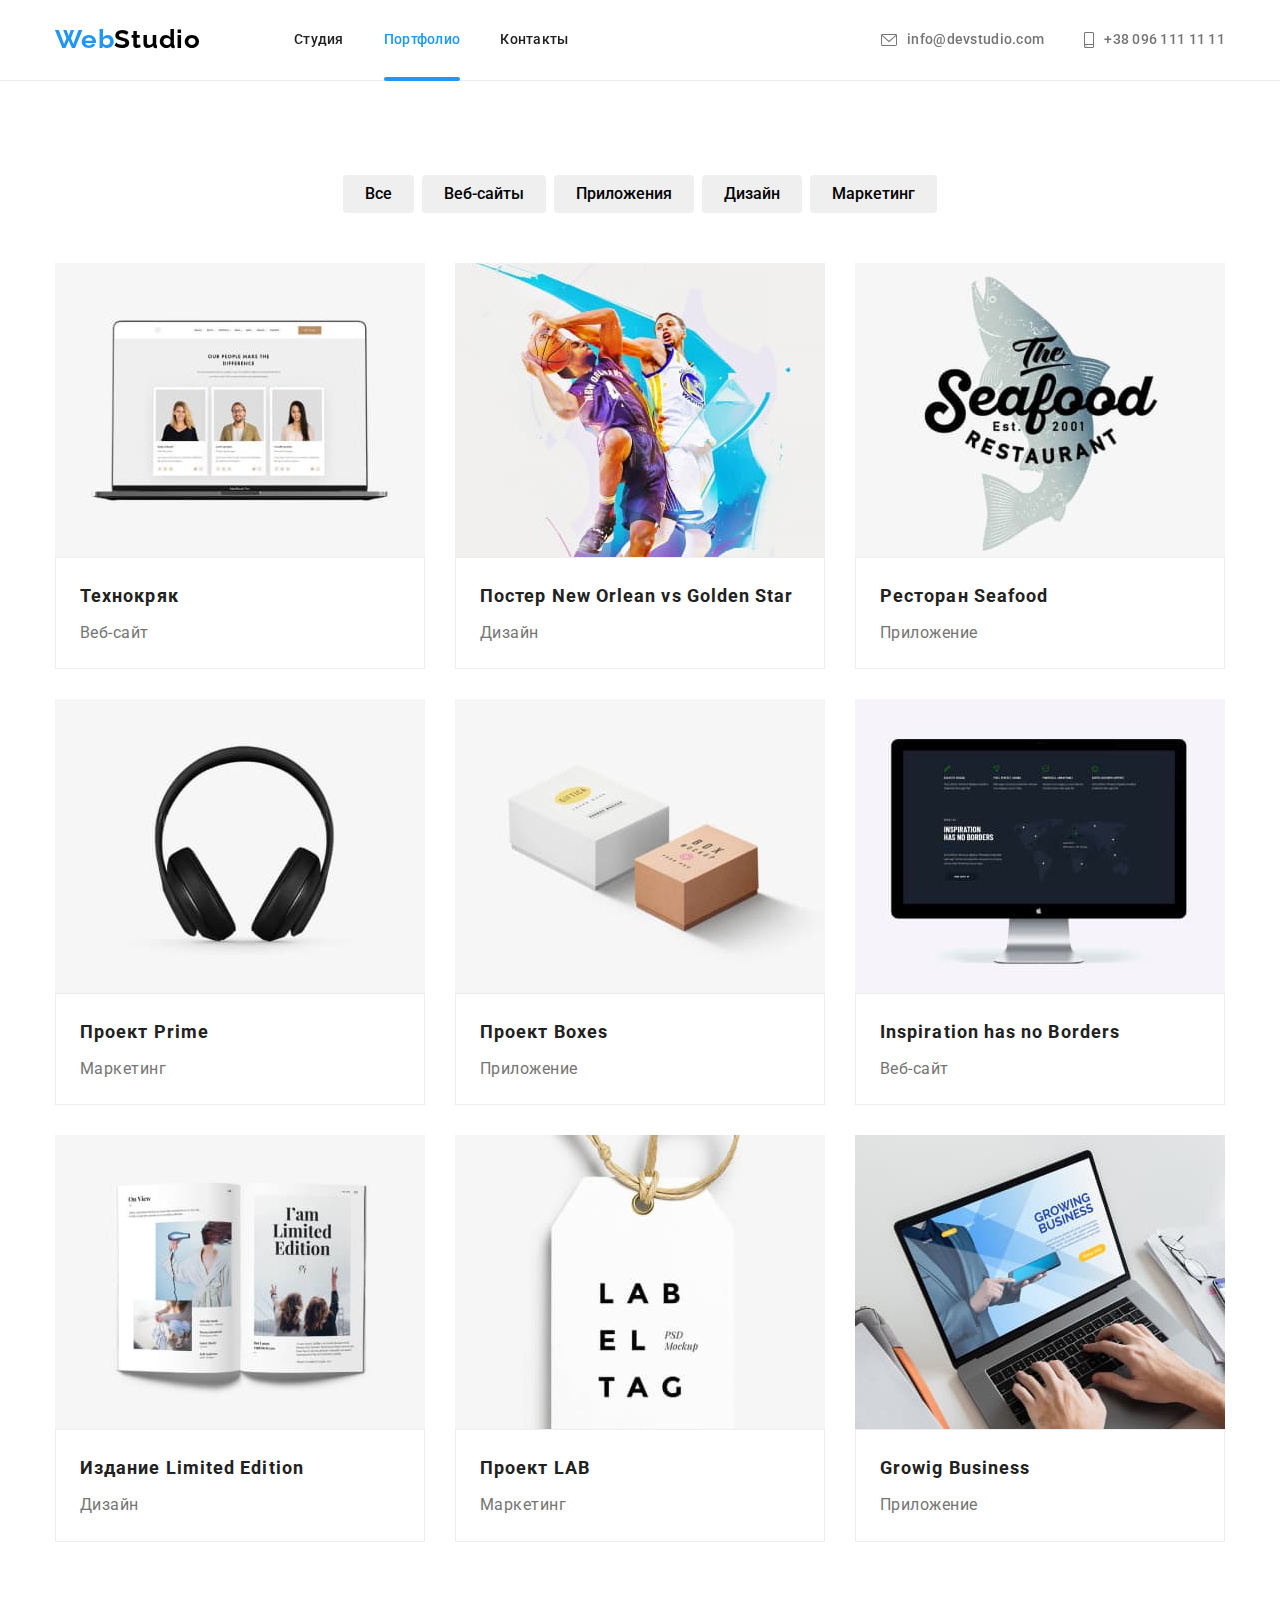
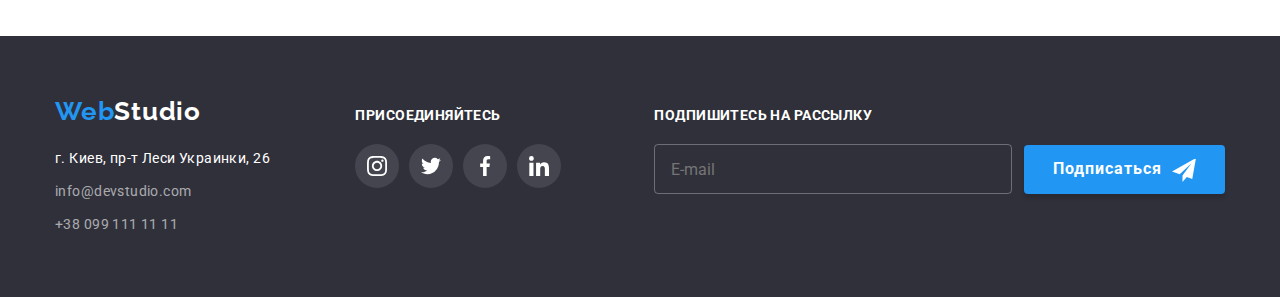
==== portfolio.html @ 3650c0e2 "Initial commit" ====
<!DOCTYPE html>
<html lang="ru">
<head>
    <meta charset="UTF-8">
    <meta http-equiv="X-UA-Compatible" content="IE=edge">
    <meta name="viewport" content="width=device-width, initial-scale=1.0">
    <title>Студия</title>
    <link rel="preconnect" href="https://fonts.googleapis.com">
    <link rel="preconnect" href="https://fonts.gstatic.com" crossorigin>
    <link
        href="https://fonts.googleapis.com/css2?family=Raleway:wght@700&family=Roboto:wght@400;500;700;900&display=swap"
        rel="stylesheet">
    <link rel="stylesheet" href="./css/main.min.css">
</head>

<body class="body">
    <!-- header -->
         <header class="page-header">
        <!-- навигация -->
        <div class="container container__page-header">
            <nav class="navigation-wrapper">
                <a href="./index.html" class="page-header__logo logo">Web<span
                        class="logo__black">Studio
                    </span>
                </a>
                    <ul class="site-nav">
                        <li class="site-nav__item">
                            <a href="./index.html" class="site-nav__link">Студия</a>
                        </li>
                        <li class="site-nav__item">
                            <a href="./portfolio.html" class="site-nav__link site-nav__link--current">Портфолио</a>
                        </li>
                        <li class="site-nav__item">
                            <a href="/" class="site-nav__link">Контакты</a>
                        </li>
                    </ul>
                </nav>
            
                <ul class="page-header__contacts contacts">
                    <li class="contacts__item">
                        <a href="mailto:info@devstudio.com" class="contacts__link">
                            <svg class="contacts__icon" width="16" height="12">
                                <use href="./images/sprite.svg#icon-mail"></use>
                            </svg>info@devstudio.com
                        </a>
                    </li>
                    <li class="contacts__item">
                        <a href="tel:+380961111111" class="contacts__link">
                            <svg class="contacts__icon" width="10" height="16">
                                <use href="./images/sprite.svg#icon-smartphone"></use>
                            </svg>+38 096 111 11 11
                        </a>
                    </li>
                </ul>
            </div>
    </header>
    <main>
     
        <section class="section">
            <div class="container">
                <h1 class="section__title visually-hidden">Портфолио</h1>
                    <ul class="section__menu-panel menu-panel">
                        <li class="menu-panel__item">
                            <button type="button" class="menu-panel__button">Все</button>
                        </li>
                        <li class="menu-panel__item">
                            <button type="button" class="menu-panel__button">Веб-сайты</button>
                        </li>
                        <li class="menu-panel__item">
                            <button type="button" class="menu-panel__button">Приложения</button>
                        </li>
                        <li class="menu-panel__item">
                            <button type="button" class="menu-panel__button">Дизайн</button>
                        </li>
                        <li class="menu-panel__item">
                            <button type="button" class="menu-panel__button">Маркетинг</button>
                        </li>
                    </ul>
                <!-- галерея портфолио -->
                    <ul class="section__portfolio portfolio">
                        <li class="portfolio__item">
                            <a href="/" class="portfolio__link">
                                <div class="portfolio__thumb">
                                    <img class="portfolio__img" src="./images/techno_crack.jpg" alt="Технокряк"
                                        width="370" />
                                    <p class="portfolio__overlay">Технокряк это современная площадка распространения
                                        коронавируса. Компании используют эту платформу для цифрового шпионажа и атак на
                                        защищённые сервера конкурентов.</p>
                                </div>
                                <div class="portfolio__description">
                                    <h2 class="portfolio__title">Технокряк</h2>
                                    <p class="portfolio__text">Веб-сайт</p>
                                </div>
                            </a>
                        </li>

                        <li class="portfolio__item">
                            <a href="/" class="portfolio__link">
                                <div class="portfolio__thumb">
                                    <img class="portfolio__img" src="./images/poster_no_gs.jpg"
                                        alt="Постер New Orlean vs Golden Star" width="370" />
                                    <p class="portfolio__overlay">В дизайне постера New Orlean vs Golden Star мы вынуждены
                                        отталкиваться от того, что внедрение современных методик позволяет оценить
                                        значение распределения внутренних резервов и ресурсов.</p>
                                </div>
                                <div class="portfolio__description">
                                    <h2 class="portfolio__title">Постер New Orlean vs Golden Star</h2>
                                    <p class="portfolio__text">Дизайн</p>
                                </div>
                            </a>
                        </li>

                        <li class="portfolio__item">
                            <a href="/" class="portfolio__link">
                                <div class="portfolio__thumb">
                                    <img class="portfolio__img" src="./images/the_seeafood_restaurant.jpg"
                                        alt="Ресторан Seafood" width="370" />
                                    <p class="portfolio__overlay">Ресторан Seafood - высококачественный прототип будущего
                                        проекта напрямую зависит от анализа существующих паттернов поведения.</p>
                                </div>
                                <div class="portfolio__description">
                                    <h2 class="portfolio__title">Ресторан Seafood</h2>
                                    <p class="portfolio__text">Приложение</p>
                                </div>
                            </a>
                        </li>

                        <li class="portfolio__item">
                            <a href="/" class="portfolio__link">
                                <div class="portfolio__thumb">
                                    <img class="portfolio__img" src="./images/prime_project.jpg" alt="Проект Prime"
                                        width="370" />
                                    <p class="portfolio__overlay">Проект Prime это идейные соображения высшего порядка, а
                                        также перспективное планирование позволяет оценить значение позиций, занимаемых
                                        участниками в отношении поставленных задач.</p>
                                </div>
                                <div class="portfolio__description">
                                    <h2 class="portfolio__title">Проект Prime</h2>
                                    <p class="portfolio__text">Маркетинг</p>
                                </div>
                            </a>
                        </li>

                        <li class="portfolio__item">
                            <a href="/" class="portfolio__link">
                                <div class="portfolio__thumb">
                                    <img class="portfolio__img" src="./images/boxes_project.jpg" alt="Проект Boxes"
                                        width="370" />
                                    <p class="portfolio__overlay">Проект Boxes это интерактивные прототипы, которые лишь
                                        добавляют фракционных разногласий и обнародованы.</p>
                                </div>
                                <div class="portfolio__description">
                                    <h2 class="portfolio__title">Проект Boxes</h2>
                                    <p class="portfolio__text">Приложение</p>
                                </div>
                            </a>
                        </li>

                        <li class="portfolio__item">
                            <a href="/" class="portfolio__link">
                                <div class="portfolio__thumb">
                                    <img class="portfolio__img" src="./images/inspiration.jpg"
                                        alt="Inspiration has no Borders" width="370" />
                                    <p class="portfolio__overlay">Имеется спорная точка зрения, гласящая примерно
                                        следующее: предприниматели в сети интернет могут быть смешаны с не уникальными
                                        данными до степени совершенной неузнаваемости.</p>
                                </div>
                                <div class="portfolio__description">
                                    <h2 class="portfolio__title" lang="en">Inspiration has no Borders</h2>
                                    <p class="portfolio__text">Веб-сайт</p>
                                </div>
                            </a>
                        </li>

                        <li class="portfolio__item">
                            <a href="/" class="portfolio__link">
                                <div class="portfolio__thumb">
                                    <img class="portfolio__img" src="./images/limited_edition.jpg"
                                        alt="Издание Limited Edition" width="370" />
                                    <p class="portfolio__overlay">Как уже неоднократно упомянуто Limited Edition, диаграммы
                                        связей призывают нас к новым свершениям, которые, в свою очередь, должны быть
                                        разоблачены.</p>
                                </div>
                                <div class="portfolio__description">
                                    <h2 class="portfolio__title">Издание Limited Edition</h2>
                                    <p class="portfolio__text">Дизайн</p>
                                </div>
                            </a>
                        </li>

                        <li class="portfolio__item">
                            <a href="/" class="portfolio__link">
                                <div class="portfolio__thumb">
                                    <img class="portfolio__img" src="./images/lab_project.jpg" alt="Проект LAB"
                                        width="370" />
                                    <p class="portfolio__overlay">Безусловно, постоянное информационно-пропагандистское
                                        обеспечение нашей деятельности в значительной степени обусловливает важность
                                        стандартных подходов!</p>
                                </div>
                                <div class="portfolio__description">
                                    <h2 class="portfolio__title">Проект LAB</h2>
                                    <p class="portfolio__text">Маркетинг</p>
                                </div>
                            </a>
                        </li>

                        <li class="portfolio__item">
                            <a href="/" class="portfolio__link">
                                <div class="portfolio__thumb">
                                    <img class="portfolio__img" src="./images/growig_bussines.jpg"
                                        alt="Growing Business" width="370" />
                                    <p class="portfolio__overlay">Growig Business, как элементы политического процесса
                                        функционально разнесены на независимые элементы.</p>
                                </div>
                                <div class="portfolio__description">
                                    <h2 class="portfolio__title" lang="en">Growig Business</h2>
                                    <p class="portfolio__text">Приложение</p>
                                </div>
                            </a>
                        </li>
                    </ul>
                </div>
        </section>
    </main>
   <!-- footer -->
    <footer class="page-footer">
        <div class="container container__page-footer">
            <div class="page-footer__wrapper">
                <a href="./index.html" class="page-footer__logo logo">Web<span
                        class="logo__white">Studio
                    </span>
                </a>
                <address>
                    <ul class="address">
                        <li class="address__item">
                            <a href="https://goo.gl/maps/7974E7wmpm6zUWJ98"
                                class="address__link address__link--white">г.
                                Киев, пр-т Леси
                                Украинки, 26
                            </a>
                        </li>
                        <li class="address__item">
                            <a href="mailto:info@devstudio.com"
                                class="address__link ">info@devstudio.com
                            </a>
                        </li>
                        <li class="address__item">
                            <a href="tel:+380991111111" class="address__link ">+38 099 111 11 11
                            </a>
                        </li>
                    </ul>
                </address>
            </div>
            <!-- соцсети футера -->
            <div class="page-footer__social-thumb">    
            <p class="page-footer__text">присоединяйтесь</p>
                <ul class="social">
                    <li class="social__item">
                        <a href="" class="social__link social__link--grey-bcg">
                            <svg class="social__icon social__icon--white">
                                <use href="./images/sprite.svg#icon-instagram"></use>
                            </svg>
                        </a>
                    </li>
                    <li class="social__item">
                        <a href="" class="social__link social__link--grey-bcg">
                            <svg class="social__icon social__icon--white">
                                <use href="./images/sprite.svg#icon-twitter"></use>
                            </svg>
                        </a>
                    </li>
                    <li class="social__item">
                        <a href="" class="social__link social__link--grey-bcg">
                            <svg class="social__icon social__icon--white">
                                <use href="./images/sprite.svg#icon-facebook"></use>
                            </svg>
                        </a>
                    </li>
                    <li class="social__item">
                        <a href="" class="social__link social__link--grey-bcg">
                            <svg class="social__icon social__icon--white">
                                <use href="./images/sprite.svg#icon-linkedin"></use>
                            </svg>
                        </a>
                    </li>
                </ul>
                </div>
            <!-- рассылка -->
                <form class="page-footer__form mailing-form js-form" autocomplete="off">
                    <label for="user_mail" class="mailing-form__label ">Подпишитесь на рассылку</label>
                    <div class="mailing-form__input-wrapper">
                        <input id="user_mail" type="email" name="email" class="mailing-form__input"
                            placeholder="E-mail" />
                        <button type="submit" class="mailing-form__button ">Подписаться
                            <svg class="mailing-form__icon">
                                <use href="./images/icons.svg#icon-send"></use>
                            </svg>
                        </button>
                    </div>
                </form>
        </div>
    </footer>
    </body>

</html>
---- css/main.min.css ----
/*! modern-normalize v1.1.0 | MIT License | https://github.com/sindresorhus/modern-normalize */*,::before,::after{-webkit-box-sizing:border-box;box-sizing:border-box}html{line-height:1.15;-webkit-text-size-adjust:100%;-moz-tab-size:4;-o-tab-size:4;tab-size:4}body{margin:0;font-family:system-ui,-apple-system,"Segoe UI",Roboto,Helvetica,Arial,sans-serif,"Apple Color Emoji","Segoe UI Emoji"}hr{height:0;color:inherit}abbr[title]{-webkit-text-decoration:underline dotted;text-decoration:underline dotted}b,strong{font-weight:bolder}code,kbd,samp,pre{font-family:ui-monospace, SFMono-Regular, Consolas, 'Liberation Mono', Menlo, monospace;font-size:1em}small{font-size:80%}sub,sup{font-size:75%;line-height:0;position:relative;vertical-align:baseline}sub{bottom:-0.25em}sup{top:-0.5em}table{text-indent:0;border-color:inherit}button,input,optgroup,select,textarea{font-family:inherit;font-size:100%;line-height:1.15;margin:0}button,select{text-transform:none}button,[type='button'],[type='reset'],[type='submit']{-webkit-appearance:button}::-moz-focus-inner{border-style:none;padding:0}:-moz-focusring{outline:1px dotted ButtonText}:-moz-ui-invalid{box-shadow:none}legend{padding:0}progress{vertical-align:baseline}::-webkit-inner-spin-button,::-webkit-outer-spin-button{height:auto}[type='search']{-webkit-appearance:textfield;outline-offset:-2px}::-webkit-search-decoration{-webkit-appearance:none}::-webkit-file-upload-button{-webkit-appearance:button;font:inherit}summary{display:list-item}*,*::before,*::after{-webkit-box-sizing:border-box;box-sizing:border-box}body{color:var(--title-text-color);font-family:var(--primary-font),sans-serif;background-color:#fff}address{font-style:normal}ul,ol{list-style:none;margin:0;padding:0}h1,h2,h3,h4,h5,h6,p{margin:0}a{text-decoration:none;color:var(--title-text-color)}img{display:block;max-width:100%;height:auto}input,textarea{outline:none}:root{--title-text-color: #212121;--secondary-background-color: #f5f4fa;--primary-text-color: #757575;--accent-color: #2196f3;--fill-main: #afb1b8;--primary-font: 'Roboto';--secondary-font: 'Raleway';--timing-function: cubic-bezier(0.4, 0, 0.2, 1)}.container{margin-left:auto;margin-right:auto;padding-left:15px;padding-right:15px;width:1200px}.section{padding:94px 0}.section--no-padding-top{padding-top:0}.section--other-bcg{background-color:var(--secondary-background-color)}@-webkit-keyframes pulse{from{-webkit-transform:scale3d(1, 1, 1);transform:scale3d(1, 1, 1)}10%,20%{-webkit-transform:scale3d(0.9, 0.9, 0.9) rotate3d(0, 0, 1, -3deg);transform:scale3d(0.9, 0.9, 0.9) rotate3d(0, 0, 1, -3deg)}30%,50%,70%,90%{-webkit-transform:scale3d(1.1, 1.1, 1.1) rotate3d(0, 0, 1, 3deg);transform:scale3d(1.1, 1.1, 1.1) rotate3d(0, 0, 1, 3deg)}40%,60%,80%{-webkit-transform:scale3d(1.1, 1.1, 1.1) rotate3d(0, 0, 1, -3deg);transform:scale3d(1.1, 1.1, 1.1) rotate3d(0, 0, 1, -3deg)}to{-webkit-transform:scale3d(1, 1, 1);transform:scale3d(1, 1, 1)}}@keyframes pulse{from{-webkit-transform:scale3d(1, 1, 1);transform:scale3d(1, 1, 1)}10%,20%{-webkit-transform:scale3d(0.9, 0.9, 0.9) rotate3d(0, 0, 1, -3deg);transform:scale3d(0.9, 0.9, 0.9) rotate3d(0, 0, 1, -3deg)}30%,50%,70%,90%{-webkit-transform:scale3d(1.1, 1.1, 1.1) rotate3d(0, 0, 1, 3deg);transform:scale3d(1.1, 1.1, 1.1) rotate3d(0, 0, 1, 3deg)}40%,60%,80%{-webkit-transform:scale3d(1.1, 1.1, 1.1) rotate3d(0, 0, 1, -3deg);transform:scale3d(1.1, 1.1, 1.1) rotate3d(0, 0, 1, -3deg)}to{-webkit-transform:scale3d(1, 1, 1);transform:scale3d(1, 1, 1)}}.page-header{border-bottom:1px solid #ececec;position:-webkit-sticky;position:sticky;top:-1px;background-color:rgba(255,255,255,0.9);z-index:99}.container__page-header{display:-webkit-box;display:-webkit-flex;display:-ms-flexbox;display:flex}.navigation-wrapper{display:-webkit-box;display:-webkit-flex;display:-ms-flexbox;display:flex;-webkit-box-align:center;-webkit-align-items:center;-ms-flex-align:center;align-items:center}.page-header__logo{margin-right:93px}.logo{display:inline-block;color:var(--accent-color);font-family:var(--secondary-font);font-weight:700;font-size:26px;line-height:1.2;letter-spacing:0.03em}.logo__black{color:#000}.site-nav{display:-webkit-box;display:-webkit-flex;display:-ms-flexbox;display:flex}.site-nav__item{display:-webkit-box;display:-webkit-flex;display:-ms-flexbox;display:flex;-webkit-align-content:center;-ms-flex-line-pack:center;align-content:center;margin-right:40px;-webkit-box-align:center;-webkit-align-items:center;-ms-flex-align:center;align-items:center}.site-nav__item:last-child{margin-right:0}.site-nav__link{padding:32px 0;display:block;color:var(--title-text-color);font-weight:500;font-size:14px;line-height:1.1;letter-spacing:0.02em;-webkit-transition:color 250ms var(--timing-function);-o-transition:color 250ms var(--timing-function);transition:color 250ms var(--timing-function)}.site-nav__link:focus,.site-nav__link:hover{color:var(--accent-color)}.site-nav__link--current{position:relative;color:var(--accent-color)}.site-nav__link--current::after{content:'';display:block;position:absolute;width:100%;height:4px;background-color:currentColor;bottom:-1px;-webkit-border-radius:2px;border-radius:2px}.page-header__contacts{margin-left:auto}.contacts{display:-webkit-box;display:-webkit-flex;display:-ms-flexbox;display:flex}.contacts__link{display:-webkit-inline-box;display:-webkit-inline-flex;display:-ms-inline-flexbox;display:inline-flex;-webkit-box-pack:center;-webkit-justify-content:center;-ms-flex-pack:center;justify-content:center;-webkit-box-align:center;-webkit-align-items:center;-ms-flex-align:center;align-items:center;color:var(--primary-text-color);padding:32px 0;font-weight:500;font-size:14px;line-height:1.1;letter-spacing:0.02em;-webkit-transition:color 250ms var(--timing-function);-o-transition:color 250ms var(--timing-function);transition:color 250ms var(--timing-function)}.contacts__link:hover,.contacts__link:focus{color:var(--accent-color)}.contacts__item{display:-webkit-box;display:-webkit-flex;display:-ms-flexbox;display:flex;-webkit-align-content:center;-ms-flex-line-pack:center;align-content:center;margin-right:40px;-webkit-box-align:center;-webkit-align-items:center;-ms-flex-align:center;align-items:center}.contacts__item:last-child{margin-right:0}.contacts__icon{margin-right:10px;fill:var(--primary-text-color);-webkit-transition:fill 250ms var(--timing-function);-o-transition:fill 250ms var(--timing-function);transition:fill 250ms var(--timing-function)}.contacts__link:hover>.contacts__icon,.contacts__link:focus>.contacts__icon{fill:var(--accent-color)}.hero{background-color:#212121;background-image:-webkit-gradient(linear, left top, left bottom, from(rgba(47,48,58,0.4)), to(rgba(47,48,58,0.4))),url(../images/bg-1.jpg);background-image:-webkit-linear-gradient(rgba(47,48,58,0.4), rgba(47,48,58,0.4)),url(../images/bg-1.jpg);background-image:-o-linear-gradient(rgba(47,48,58,0.4), rgba(47,48,58,0.4)),url(../images/bg-1.jpg);background-image:linear-gradient(rgba(47,48,58,0.4), rgba(47,48,58,0.4)),url(../images/bg-1.jpg);-webkit-background-size:cover;background-size:cover;text-align:center;background-repeat:no-repeat;padding:200px 0;max-width:1600px}.main__hero{margin-right:auto;margin-left:auto}.hero__title{margin-bottom:30px;color:#fff;font-weight:900;font-size:44px;line-height:1.4;letter-spacing:0.06em;text-transform:uppercase}.hero__button{-webkit-border-radius:4px;border-radius:4px;border:transparent;display:inline-block;padding:10px 32px;font-family:inherit;font-weight:700;font-size:16px;line-height:1.8;letter-spacing:0.06em;cursor:pointer;color:#fff;background:var(--accent-color);-webkit-box-shadow:0px 4px 4px rgba(0,0,0,0.15);box-shadow:0px 4px 4px rgba(0,0,0,0.15)}.backdrop{position:fixed;top:0;left:0;width:100%;height:100%;background-color:rgba(0,0,0,0.2);opacity:1;visibility:visible;-webkit-transition:opacity 250ms var(--timing-function),visibility 250ms var(--timing-function);-o-transition:opacity 250ms var(--timing-function),visibility 250ms var(--timing-function);transition:opacity 250ms var(--timing-function),visibility 250ms var(--timing-function);z-index:100}.backdrop.backdrop--is-hidden{visibility:hidden;opacity:0;pointer-events:none}.backdrop--is-hidden>.modal__box{-webkit-transform:translate(-50%, -50%) scale(1.3);-ms-transform:translate(-50%, -50%) scale(1.3);transform:translate(-50%, -50%) scale(1.3)}.modal__box{position:absolute;top:50%;left:50%;width:528px;min-height:581px;padding:40px;background-color:#fff;-webkit-box-shadow:0px 1px 3px rgba(0,0,0,0.12),0px 1px 1px rgba(0,0,0,0.14),0px 2px 1px rgba(0,0,0,0.2);box-shadow:0px 1px 3px rgba(0,0,0,0.12),0px 1px 1px rgba(0,0,0,0.14),0px 2px 1px rgba(0,0,0,0.2);-webkit-border-radius:4px;border-radius:4px;-webkit-transform:translate(-50%, -50%) scale(1);-ms-transform:translate(-50%, -50%) scale(1);transform:translate(-50%, -50%) scale(1);-webkit-transition:-webkit-transform 250ms var(--timing-function);transition:-webkit-transform 250ms var(--timing-function);-o-transition:transform 250ms var(--timing-function);transition:transform 250ms var(--timing-function);transition:transform 250ms var(--timing-function), -webkit-transform 250ms var(--timing-function)}.modal__close-icon{position:absolute;fill:#000;-webkit-transition:fill 250ms var(--timing-function);-o-transition:fill 250ms var(--timing-function);transition:fill 250ms var(--timing-function)}.modal__close-button:hover>.modal__close-icon,.modal__close-button:focus>.modal__close-icon{fill:var(--accent-color)}.modal__close-button{position:absolute;display:-webkit-box;display:-webkit-flex;display:-ms-flexbox;display:flex;-webkit-box-pack:center;-webkit-justify-content:center;-ms-flex-pack:center;justify-content:center;-webkit-box-align:center;-webkit-align-items:center;-ms-flex-align:center;align-items:center;width:30px;height:30px;top:8px;right:8px;background-color:#fff;border:1px solid rgba(0,0,0,0.1);-webkit-border-radius:50%;border-radius:50%;cursor:pointer}.modal__headline{font-size:20px;line-height:1.5;text-align:center;letter-spacing:0.03em;color:var(--title-text-color)}.modal__form{margin-top:12px}.form{text-align:center}.form__label{display:-webkit-box;display:-webkit-flex;display:-ms-flexbox;display:flex;-webkit-box-orient:vertical;-webkit-box-direction:normal;-webkit-flex-direction:column;-ms-flex-direction:column;flex-direction:column;-webkit-box-align:baseline;-webkit-align-items:baseline;-ms-flex-align:baseline;align-items:baseline;margin-bottom:10px;color:var(--primary-text-color);font-size:12px;position:relative}.form__label--comment{margin-bottom:20px}.form__input,.form__textarea{width:100%;height:40px;border:1px solid rgba(33,33,33,0.2);-webkit-border-radius:4px;border-radius:4px;margin-top:4px;padding:12px 15px 12px 42px;-webkit-transition:border 250ms var(--timing-function);-o-transition:border 250ms var(--timing-function);transition:border 250ms var(--timing-function)}.form__input :focus,.form__input:hover,.form__textarea :focus,.form__textarea:hover{border:1px solid var(--accent-color)}.form__textarea{font-size:12px;letter-spacing:0.01em;line-height:1.14;resize:none;height:120px;padding:12px 16px}.form__textarea::-webkit-input-placeholder{color:rgba(117,117,117,0.5)}.form__textarea:-ms-input-placeholder{color:rgba(117,117,117,0.5)}.form__textarea::-ms-input-placeholder{color:rgba(117,117,117,0.5)}.form__textarea::placeholder{color:rgba(117,117,117,0.5)}.form__policy-box{font-size:14px;color:var(--primary-text-color);margin-bottom:30px;display:-webkit-box;display:-webkit-flex;display:-ms-flexbox;display:flex;-webkit-box-align:center;-webkit-align-items:center;-ms-flex-align:center;align-items:center;-webkit-box-pack:center;-webkit-justify-content:center;-ms-flex-pack:center;justify-content:center}.form__policy-box::before{content:'';display:block;cursor:pointer;width:16px;height:15px;border:2px solid var(--title-text-color);-webkit-border-radius:2px;border-radius:2px;margin-right:7px;-webkit-transition:border 250ms var(--timing-function);-o-transition:border 250ms var(--timing-function);transition:border 250ms var(--timing-function)}.form__policy-checkbox:checked+.form__policy-box::before{background-image:url(../images/icon-check.svg);border-color:var(--accent-color);background-color:var(--accent-color);background-repeat:no-repeat;background-position:center;-webkit-background-size:contain;background-size:contain;-webkit-background-origin:border-box;background-origin:border-box}.form__policy-checkbox:hover+.form__policy-box::before,.form__policy-checkbox:focus+.form__policy-box::before{border:2px solid var(--accent-color)}.form__policy-box a{color:var(--accent-color);text-decoration:underline}.form__button{-webkit-border-radius:4px;border-radius:4px;border:transparent;font-family:inherit;font-weight:700;font-size:16px;line-height:1.8;letter-spacing:0.06em;cursor:pointer;color:#fff;background:var(--accent-color);-webkit-box-shadow:0px 4px 4px rgba(0,0,0,0.15);box-shadow:0px 4px 4px rgba(0,0,0,0.15);padding:10px 55px;-webkit-transition:-webkit-box-shadow 250ms var(--timing-function);transition:-webkit-box-shadow 250ms var(--timing-function);-o-transition:box-shadow 250ms var(--timing-function);transition:box-shadow 250ms var(--timing-function);transition:box-shadow 250ms var(--timing-function), -webkit-box-shadow 250ms var(--timing-function)}.form__button:hover,.form__button:focus{-webkit-box-shadow:2px 2px 10px 2px rgba(0,0,0,0.4);box-shadow:2px 2px 10px 2px rgba(0,0,0,0.4)}.form__input-icon{display:block;width:18px;height:18px;position:absolute;top:50%;left:10px;fill:var(--title-text-color);-webkit-transition:fill 250ms var(--timing-function);-o-transition:fill 250ms var(--timing-function);transition:fill 250ms var(--timing-function)}.form__input:focus+.form__input-icon,.form__input:hover+.form__input-icon{fill:var(--accent-color)}.form__policy-checkbox.visually-hidden{position:absolute;width:1px;height:1px;margin:-1px;border:0px;padding:0px;clip:rect(0 0 0 0);overflow:hidden}.section__title.visually-hidden{position:absolute;width:1px;height:1px;margin:-1px;border:0px;padding:0px;clip:rect(0 0 0 0);overflow:hidden}.features{display:-webkit-box;display:-webkit-flex;display:-ms-flexbox;display:flex}.features__wrap{display:-webkit-box;display:-webkit-flex;display:-ms-flexbox;display:flex;-webkit-box-pack:center;-webkit-justify-content:center;-ms-flex-pack:center;justify-content:center;-webkit-box-align:center;-webkit-align-items:center;-ms-flex-align:center;align-items:center;margin-bottom:30px;width:270px;height:120px;background:#f5f4fa;-webkit-border-radius:4px;border-radius:4px}.features__icon{width:70px;height:70px}.features__title{margin-bottom:10px;color:var(--title-text-color);font-weight:700;font-size:14px;line-height:1.14;letter-spacing:0.03em;text-transform:uppercase}.features__text{color:var(--primary-text-color);font-size:14px;line-height:1.71;letter-spacing:0.03em}.features__item{margin-right:30px}.features__item:last-child{margin-right:0}.section__title{text-align:center;margin-bottom:50px;font-weight:700;font-size:36px;line-height:1.2;letter-spacing:0.03em}.work{display:-webkit-box;display:-webkit-flex;display:-ms-flexbox;display:flex}.work__item{margin-right:30px}.work__item:last-child{margin-right:0}.work__title{display:-webkit-box;display:-webkit-flex;display:-ms-flexbox;display:flex;-webkit-box-align:center;-webkit-align-items:center;-ms-flex-align:center;align-items:center;-webkit-box-pack:center;-webkit-justify-content:center;-ms-flex-pack:center;justify-content:center;position:absolute;bottom:0;width:100%;height:70px;color:#fff;background-color:rgba(47,48,58,0.8);font-weight:700;font-size:14px;line-height:1.14;letter-spacing:0.03em;text-transform:uppercase}.work__thumb{position:relative;overflow:hidden}.section__title{text-align:center;margin-bottom:50px;font-weight:700;font-size:36px;line-height:1.2;letter-spacing:0.03em}.team{margin-left:-30px;display:-webkit-box;display:-webkit-flex;display:-ms-flexbox;display:flex;-webkit-flex-wrap:wrap;-ms-flex-wrap:wrap;flex-wrap:wrap}.team__item{background:#fff;-webkit-flex-basis:-webkit-calc(100% / 4 - 30px);-ms-flex-preferred-size:calc(100% / 4 - 30px);flex-basis:calc(100% / 4 - 30px);margin-left:30px;-webkit-box-shadow:0px 1px 3px rgba(0,0,0,0.12),0px 1px 1px rgba(0,0,0,0.14),0px 2px 1px rgba(0,0,0,0.2);box-shadow:0px 1px 3px rgba(0,0,0,0.12),0px 1px 1px rgba(0,0,0,0.14),0px 2px 1px rgba(0,0,0,0.2);-webkit-border-radius:4px;border-radius:4px}.team__thumb{padding:30px 0}.team__title{margin-bottom:10px;text-align:center;font-weight:500;font-size:16px;line-height:1.2;letter-spacing:0.03em}.team__text{margin-bottom:16px;text-align:center;color:var(--primary-text-color);font-size:16px;line-height:1.2;letter-spacing:0.03em}.social{display:-webkit-box;display:-webkit-flex;display:-ms-flexbox;display:flex;-webkit-box-pack:center;-webkit-justify-content:center;-ms-flex-pack:center;justify-content:center}.social__item{display:-webkit-box;display:-webkit-flex;display:-ms-flexbox;display:flex;-webkit-box-pack:center;-webkit-justify-content:center;-ms-flex-pack:center;justify-content:center;margin-right:10px}.social__item:last-child{margin-right:0}.social__icon{width:20px;height:20px;fill:var(--fill-main);-webkit-transition:fill 250ms var(--timing-function);-o-transition:fill 250ms var(--timing-function);transition:fill 250ms var(--timing-function)}.social__link:hover>.social__icon,.social__link:focus>.social__icon{fill:#fff}.social__link{background-color:#fff;-webkit-border-radius:50%;border-radius:50%;width:44px;height:44px;display:-webkit-inline-box;display:-webkit-inline-flex;display:-ms-inline-flexbox;display:inline-flex;-webkit-box-pack:center;-webkit-justify-content:center;-ms-flex-pack:center;justify-content:center;-webkit-box-align:center;-webkit-align-items:center;-ms-flex-align:center;align-items:center;-webkit-transition:background-color 250ms var(--timing-function);-o-transition:background-color 250ms var(--timing-function);transition:background-color 250ms var(--timing-function)}.social__link:hover,.social__link:focus{background-color:var(--accent-color)}.section__title{text-align:center;margin-bottom:50px;font-weight:700;font-size:36px;line-height:1.2;letter-spacing:0.03em}.customer{display:-webkit-box;display:-webkit-flex;display:-ms-flexbox;display:flex}.customer__item{display:-webkit-box;display:-webkit-flex;display:-ms-flexbox;display:flex;-webkit-box-pack:center;-webkit-justify-content:center;-ms-flex-pack:center;justify-content:center;margin-right:30px}.customer__item:last-child{margin-right:0}.customer__logo{width:106px;height:60px;fill:var(--fill-main);-webkit-transition:fill 250ms var(--timing-function);-o-transition:fill 250ms var(--timing-function);transition:fill 250ms var(--timing-function)}.customer__link:hover>.customer__logo,.customer__link:focus>.customer__logo{fill:var(--accent-color)}.customer__link{display:-webkit-box;display:-webkit-flex;display:-ms-flexbox;display:flex;-webkit-box-pack:center;-webkit-justify-content:center;-ms-flex-pack:center;justify-content:center;-webkit-box-align:center;-webkit-align-items:center;-ms-flex-align:center;align-items:center;width:170px;height:92px;border:1px solid var(--fill-main);-webkit-border-radius:4px;border-radius:4px;-webkit-transition:border 250ms var(--timing-function);-o-transition:border 250ms var(--timing-function);transition:border 250ms var(--timing-function)}.customer__link:hover,.customer__link:focus{border:1px solid var(--accent-color)}.menu-panel{display:-webkit-box;display:-webkit-flex;display:-ms-flexbox;display:flex;-webkit-box-pack:center;-webkit-justify-content:center;-ms-flex-pack:center;justify-content:center}.section__menu-panel{margin-bottom:50px}.menu-panel__item{margin-right:8px}.menu-panel__item:last-child{margin-right:0}.menu-panel__button{border:transparent;-webkit-border-radius:4px;border-radius:4px;text-align:center;padding:6px 22px;font-family:inherit;cursor:pointer;font-weight:500;font-size:16px;line-height:1.6;-webkit-transition:background-color 250ms var(--timing-function),color 250ms var(--timing-function),-webkit-box-shadow 250ms var(--timing-function);transition:background-color 250ms var(--timing-function),color 250ms var(--timing-function),-webkit-box-shadow 250ms var(--timing-function);-o-transition:background-color 250ms var(--timing-function),color 250ms var(--timing-function),box-shadow 250ms var(--timing-function);transition:background-color 250ms var(--timing-function),color 250ms var(--timing-function),box-shadow 250ms var(--timing-function);transition:background-color 250ms var(--timing-function),color 250ms var(--timing-function),box-shadow 250ms var(--timing-function),-webkit-box-shadow 250ms var(--timing-function)}.menu-panel__button:hover,.menu-panel__button:focus{background-color:var(--accent-color);color:#fff;-webkit-box-shadow:0px 1px 1px rgba(0,0,0,0.12),0px 4px 4px rgba(0,0,0,0.06),1px 4px 6px rgba(0,0,0,0.16);box-shadow:0px 1px 1px rgba(0,0,0,0.12),0px 4px 4px rgba(0,0,0,0.06),1px 4px 6px rgba(0,0,0,0.16)}.menu-panel__button:active{background-color:var(--accent-color);color:#fff}.section__title.visually-hidden{position:absolute;width:1px;height:1px;margin:-1px;border:0px;padding:0px;clip:rect(0 0 0 0);overflow:hidden}.section__portfolio{margin-left:-30px;margin-top:-30px}.portfolio{display:-webkit-box;display:-webkit-flex;display:-ms-flexbox;display:flex;-webkit-flex-wrap:wrap;-ms-flex-wrap:wrap;flex-wrap:wrap}.portfolio__thumb{position:relative;overflow:hidden}.portfolio__img{display:block}.portfolio__overlay{position:absolute;padding:63px 24px;top:0;left:0;font-size:18px;line-height:1.55;letter-spacing:0.03em;color:#fff;background-color:rgba(33,150,243,0.9);width:100%;height:100%;-webkit-transition:-webkit-transform 250ms var(--timing-function);transition:-webkit-transform 250ms var(--timing-function);-o-transition:transform 250ms var(--timing-function);transition:transform 250ms var(--timing-function);transition:transform 250ms var(--timing-function), -webkit-transform 250ms var(--timing-function);-webkit-transform:translateY(100%);-ms-transform:translateY(100%);transform:translateY(100%)}.portfolio__link:hover .portfolio__overlay,.portfolio__link:focus .portfolio__overlay{-webkit-transform:translateY(0);-ms-transform:translateY(0);transform:translateY(0)}.portfolio__item{cursor:pointer;-webkit-flex-basis:-webkit-calc(100% / 3 - 30px);-ms-flex-preferred-size:calc(100% / 3 - 30px);flex-basis:calc(100% / 3 - 30px);margin-left:30px;margin-top:30px}.portfolio__link{display:block;-webkit-transition:-webkit-box-shadow 250ms var(--timing-function);transition:-webkit-box-shadow 250ms var(--timing-function);-o-transition:box-shadow 250ms var(--timing-function);transition:box-shadow 250ms var(--timing-function);transition:box-shadow 250ms var(--timing-function), -webkit-box-shadow 250ms var(--timing-function)}.portfolio__link:hover,.portfolio__link:focus{-webkit-box-shadow:0px 1px 1px rgba(0,0,0,0.12),0px 4px 4px rgba(0,0,0,0.06),1px 4px 6px rgba(0,0,0,0.16);box-shadow:0px 1px 1px rgba(0,0,0,0.12),0px 4px 4px rgba(0,0,0,0.06),1px 4px 6px rgba(0,0,0,0.16)}.portfolio__description{border:1px solid #eeeeee;padding:20px 24px}.portfolio__title{margin-bottom:4px;font-weight:700;font-size:18px;line-height:2;letter-spacing:0.06em}.portfolio__text{color:var(--primary-text-color);font-size:16px;line-height:1.9;letter-spacing:0.03em}.page-footer{background-color:#2f303a;padding:60px 0}.container__page-footer{display:-webkit-box;display:-webkit-flex;display:-ms-flexbox;display:flex;-webkit-box-align:baseline;-webkit-align-items:baseline;-ms-flex-align:baseline;align-items:baseline}.page-footer__wrapper{-webkit-box-flex:1;-webkit-flex-grow:1;-ms-flex-positive:1;flex-grow:1}.page-footer__logo{margin-bottom:20px}.logo{display:inline-block;color:var(--accent-color);font-family:var(--secondary-font);font-weight:700;font-size:26px;line-height:1.2;letter-spacing:0.03em}.logo__white{color:#fff}.address__item{margin-bottom:9px}.address__item:last-child{margin-bottom:0}.address__link{font-size:14px;line-height:1.71;letter-spacing:0.03em;color:rgba(255,255,255,0.6);-webkit-transition:color 250ms var(--timing-function);-o-transition:color 250ms var(--timing-function);transition:color 250ms var(--timing-function)}.address__link:focus,.address__link:hover{color:var(--accent-color)}.address__link--white{color:#fff}.page-footer__form{margin-left:93px}.mailing-form__label{font-weight:700;font-size:14px;line-height:1.14;letter-spacing:0.03em;text-transform:uppercase;color:#fff;margin-bottom:20px}.mailing-form__input-wrapper{margin-top:20px;display:-webkit-box;display:-webkit-flex;display:-ms-flexbox;display:flex;-webkit-box-align:end;-webkit-align-items:flex-end;-ms-flex-align:end;align-items:flex-end}.mailing-form__input{color:rgba(255,255,255,0.6);padding:15px 16px;width:358px;height:50px;border:1px solid rgba(255,255,255,0.3);-webkit-border-radius:4px;border-radius:4px;background-color:transparent;-webkit-transition:border 250ms var(--timing-function);-o-transition:border 250ms var(--timing-function);transition:border 250ms var(--timing-function)}.mailing-form__input:hover,.mailing-form__input:focus{border:1px solid var(--accent-color)}.mailing-form__input:not(placeholder-shown){color:#fff}.mailing-form__button{-webkit-border-radius:4px;border-radius:4px;border:transparent;font-family:inherit;font-weight:700;font-size:16px;line-height:1.8;letter-spacing:0.06em;cursor:pointer;color:#fff;background:var(--accent-color);-webkit-box-shadow:0px 4px 4px rgba(0,0,0,0.15);box-shadow:0px 4px 4px rgba(0,0,0,0.15);-webkit-box-align:center;-webkit-align-items:center;-ms-flex-align:center;align-items:center;display:-webkit-box;display:-webkit-flex;display:-ms-flexbox;display:flex;padding:10px 29px;margin-left:12px;-webkit-transition:-webkit-box-shadow 250ms var(--timing-function);transition:-webkit-box-shadow 250ms var(--timing-function);-o-transition:box-shadow 250ms var(--timing-function);transition:box-shadow 250ms var(--timing-function);transition:box-shadow 250ms var(--timing-function), -webkit-box-shadow 250ms var(--timing-function)}.mailing-form__button:hover,.mailing-form__button:focus{-webkit-box-shadow:0px 0px 2px #fff, 0px 0px 4px #fff;box-shadow:0px 0px 2px #fff, 0px 0px 4px #fff}.mailing-form__icon{margin-left:10px;width:24px;height:24px;fill:#fff}.mailing-form__button:hover>.mailing-form__icon,.mailing-form__button:focus>.mailing-form__icon{-webkit-filter:drop-shadow(0px 4px 4px rgba(0,0,0,0.15));filter:drop-shadow(0px 4px 4px rgba(0,0,0,0.15));-webkit-animation-name:pulse;animation-name:pulse;-webkit-animation-duration:2500ms;animation-duration:2500ms}.page-footer__text{font-weight:700;font-size:14px;line-height:1.14;letter-spacing:0.03em;text-transform:uppercase;color:#fff;margin-bottom:20px}.page-footer__social-thumb{margin-left:70px}.social{display:-webkit-box;display:-webkit-flex;display:-ms-flexbox;display:flex;-webkit-box-pack:center;-webkit-justify-content:center;-ms-flex-pack:center;justify-content:center}.social__item{display:-webkit-box;display:-webkit-flex;display:-ms-flexbox;display:flex;-webkit-box-pack:center;-webkit-justify-content:center;-ms-flex-pack:center;justify-content:center;margin-right:10px}.social__item:last-child{margin-right:0}.social__icon{width:20px;height:20px;fill:var(--fill-main);-webkit-transition:fill 250ms var(--timing-function);-o-transition:fill 250ms var(--timing-function);transition:fill 250ms var(--timing-function)}.social__icon--white{fill:#fff}.social__link{background-color:#fff;-webkit-border-radius:50%;border-radius:50%;width:44px;height:44px;display:-webkit-inline-box;display:-webkit-inline-flex;display:-ms-inline-flexbox;display:inline-flex;-webkit-box-pack:center;-webkit-justify-content:center;-ms-flex-pack:center;justify-content:center;-webkit-box-align:center;-webkit-align-items:center;-ms-flex-align:center;align-items:center;-webkit-transition:background-color 250ms var(--timing-function);-o-transition:background-color 250ms var(--timing-function);transition:background-color 250ms var(--timing-function)}.social__link:hover,.social__link:focus{background-color:var(--accent-color)}.social__link--grey-bcg{background-color:rgba(255,255,255,0.1)}
/*# sourceMappingURL=main.min.css.map */
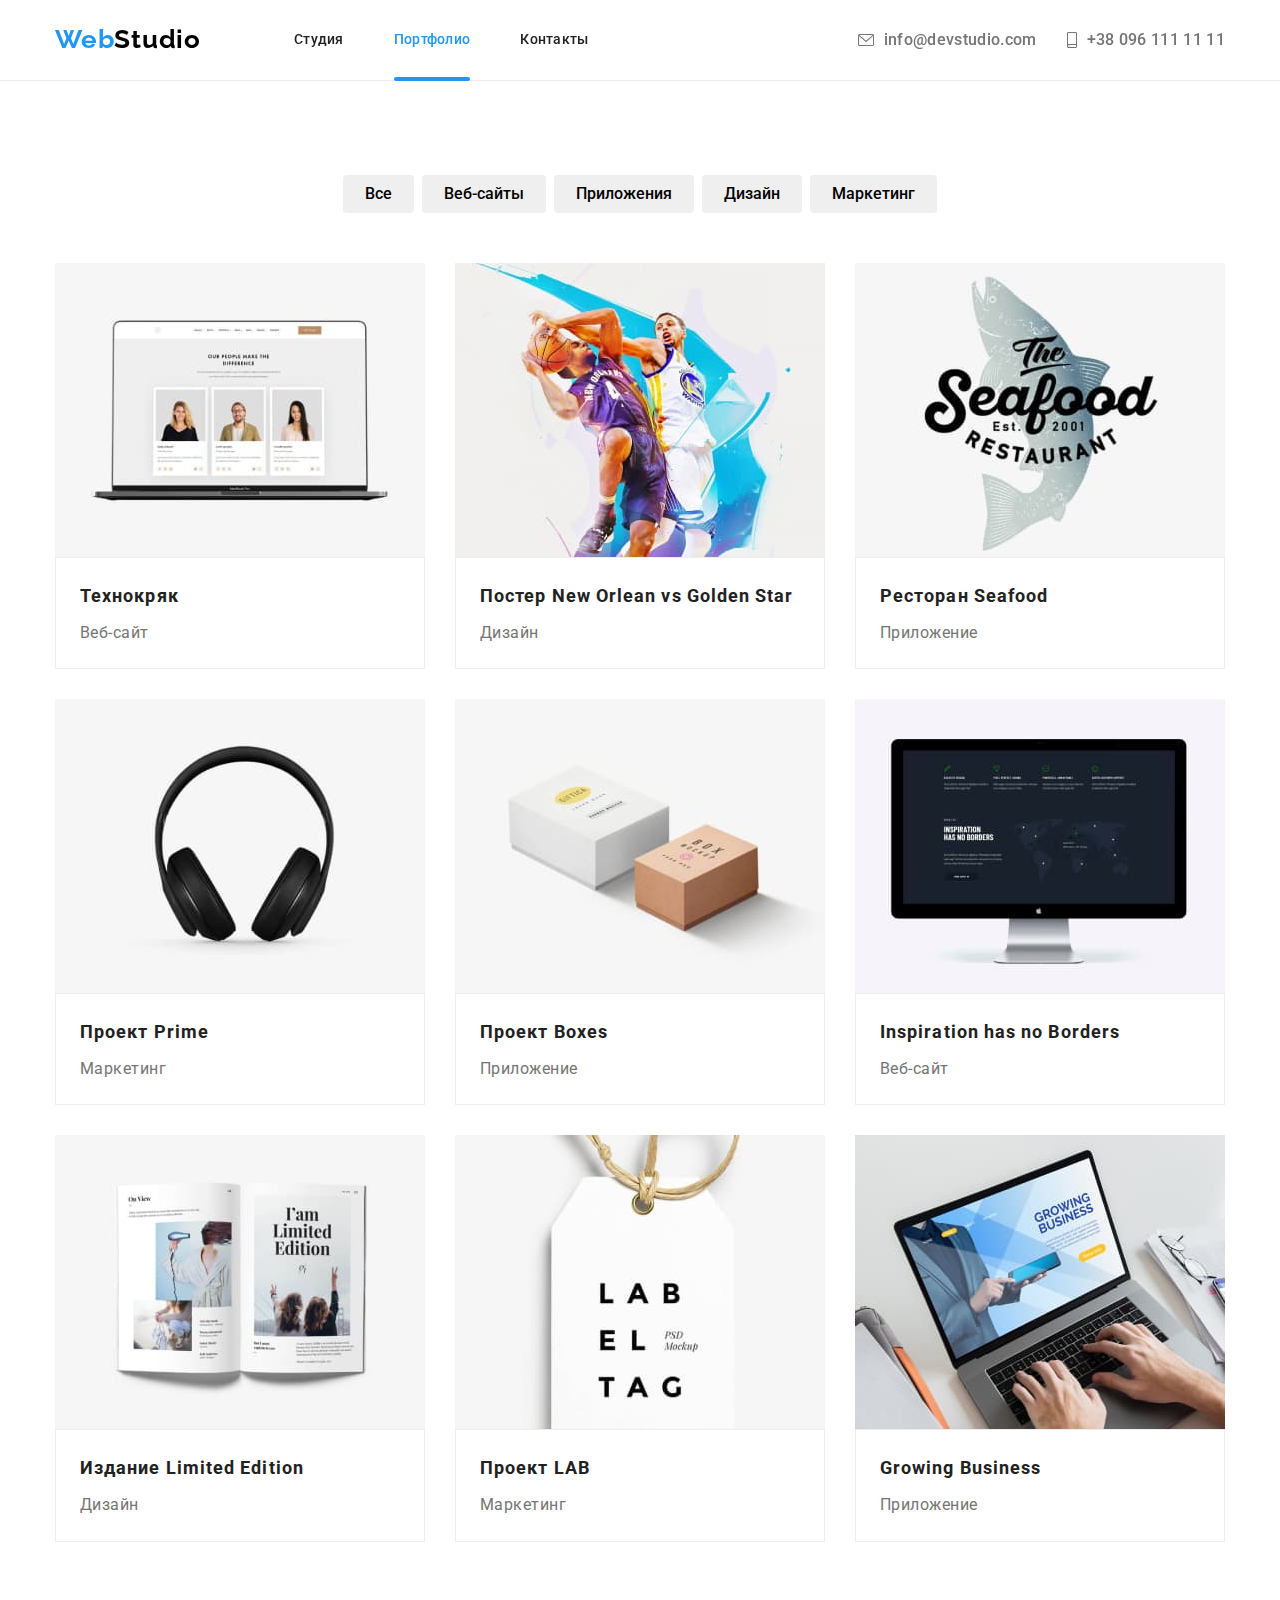
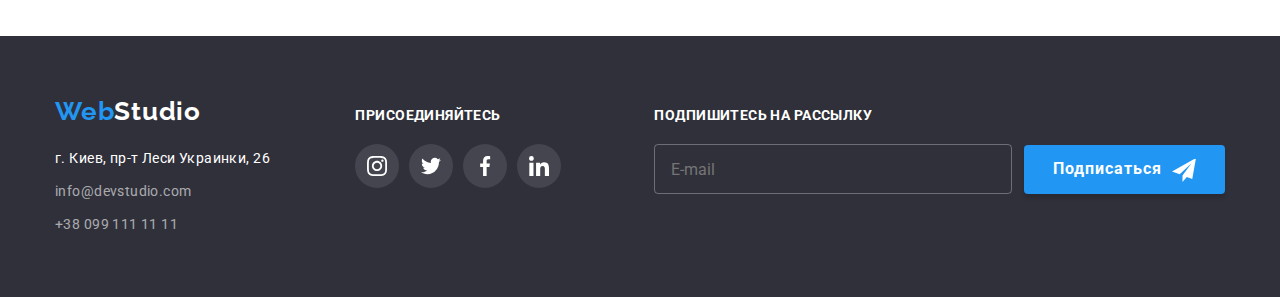
==== commit 3ded1626: "дз8 готово" ====
--- a/portfolio.html
+++ b/portfolio.html
@@ -1,5 +1,6 @@
 <!DOCTYPE html>
 <html lang="ru">
+
 <head>
     <meta charset="UTF-8">
     <meta http-equiv="X-UA-Compatible" content="IE=edge">
@@ -15,14 +16,20 @@
 
 <body class="body">
     <!-- header -->
-         <header class="page-header">
+    <header class="page-header">
         <!-- навигация -->
         <div class="container container__page-header">
-            <nav class="navigation-wrapper">
-                <a href="./index.html" class="page-header__logo logo">Web<span
-                        class="logo__black">Studio
-                    </span>
-                </a>
+            <a href="./index.html" class="page-header__logo logo">Web<span class="logo__black">Studio</span>
+            </a>
+            <button type="button" class="page-header__menu-button" aria-expanded="false" aria-controls="menu"
+                data-menu-button>
+                <svg class="page-header__menu-icon" width="40" height="40" aria-label="Переключатель мобильного меню">
+                    <use class="page-header__menu-burger" href="./images/sprite.svg#icon-burger"></use>
+                    <use class="page-header__menu-close" href="./images/sprite.svg#icon-close"></use>
+                </svg>
+            </button>
+            <div class="menu" id="menu" data-menu>
+                <nav class="navigation-wrapper">
                     <ul class="site-nav">
                         <li class="site-nav__item">
                             <a href="./index.html" class="site-nav__link">Студия</a>
@@ -35,213 +42,333 @@
                         </li>
                     </ul>
                 </nav>
-            
-                <ul class="page-header__contacts contacts">
-                    <li class="contacts__item">
-                        <a href="mailto:info@devstudio.com" class="contacts__link">
-                            <svg class="contacts__icon" width="16" height="12">
-                                <use href="./images/sprite.svg#icon-mail"></use>
-                            </svg>info@devstudio.com
-                        </a>
-                    </li>
-                    <li class="contacts__item">
-                        <a href="tel:+380961111111" class="contacts__link">
-                            <svg class="contacts__icon" width="10" height="16">
-                                <use href="./images/sprite.svg#icon-smartphone"></use>
-                            </svg>+38 096 111 11 11
-                        </a>
-                    </li>
-                </ul>
+                <div class="contacts-list">
+                    <ul class="page-header__contacts contacts">
+                        <li class="contacts__item">
+                            <a href="mailto:info@devstudio.com" class="contacts__link contacts__link--mail">
+                                <svg class="contacts__icon contacts__icon--mail" width="16" height="12">
+                                    <use href="./images/sprite.svg#icon-mail"></use>
+                                </svg>info@devstudio.com
+                            </a>
+                        </li>
+                        <li class="contacts__item">
+                            <a href="tel:+380961111111" class="contacts__link contacts__link--phone">
+                                <svg class="contacts__icon contacts__icon--phone" width="10" height="16">
+                                    <use href="./images/sprite.svg#icon-smartphone"></use>
+                                </svg>+38 096 111 11 11
+                            </a>
+                        </li>
+                    </ul>
+                    <ul class="contacts-list__social">
+                        <li class="contacts-list__social-item">
+                            <a class="contacts-list__social-link">Instagram</a>
+                        </li>
+                        <li class="contacts-list__social-item">
+                            <a class="contacts-list__social-link">Twitter</a>
+                        </li>
+                        <li class="contacts-list__social-item">
+                            <a class="contacts-list__social-link">Facebook</a>
+                        </li>
+                        <li class="contacts-list__social-item">
+                            <a class="contacts-list__social-link">LinkedIn</a>
+                        </li>
+                    </ul>
+                </div>
             </div>
+        </div>
     </header>
     <main>
-     
+
         <section class="section">
             <div class="container">
                 <h1 class="section__title visually-hidden">Портфолио</h1>
-                    <ul class="section__menu-panel menu-panel">
-                        <li class="menu-panel__item">
-                            <button type="button" class="menu-panel__button">Все</button>
-                        </li>
-                        <li class="menu-panel__item">
-                            <button type="button" class="menu-panel__button">Веб-сайты</button>
-                        </li>
-                        <li class="menu-panel__item">
-                            <button type="button" class="menu-panel__button">Приложения</button>
-                        </li>
-                        <li class="menu-panel__item">
-                            <button type="button" class="menu-panel__button">Дизайн</button>
-                        </li>
-                        <li class="menu-panel__item">
-                            <button type="button" class="menu-panel__button">Маркетинг</button>
-                        </li>
-                    </ul>
+                <ul class="section__menu-panel menu-panel">
+                    <li class="menu-panel__item">
+                        <button type="button" class="menu-panel__button">Все</button>
+                    </li>
+                    <li class="menu-panel__item">
+                        <button type="button" class="menu-panel__button">Веб-сайты</button>
+                    </li>
+                    <li class="menu-panel__item">
+                        <button type="button" class="menu-panel__button">Приложения</button>
+                    </li>
+                    <li class="menu-panel__item">
+                        <button type="button" class="menu-panel__button">Дизайн</button>
+                    </li>
+                    <li class="menu-panel__item">
+                        <button type="button" class="menu-panel__button">Маркетинг</button>
+                    </li>
+                </ul>
                 <!-- галерея портфолио -->
-                    <ul class="section__portfolio portfolio">
-                        <li class="portfolio__item">
-                            <a href="/" class="portfolio__link">
-                                <div class="portfolio__thumb">
-                                    <img class="portfolio__img" src="./images/techno_crack.jpg" alt="Технокряк"
-                                        width="370" />
-                                    <p class="portfolio__overlay">Технокряк это современная площадка распространения
-                                        коронавируса. Компании используют эту платформу для цифрового шпионажа и атак на
-                                        защищённые сервера конкурентов.</p>
-                                </div>
-                                <div class="portfolio__description">
-                                    <h2 class="portfolio__title">Технокряк</h2>
-                                    <p class="portfolio__text">Веб-сайт</p>
-                                </div>
-                            </a>
-                        </li>
-
-                        <li class="portfolio__item">
-                            <a href="/" class="portfolio__link">
-                                <div class="portfolio__thumb">
-                                    <img class="portfolio__img" src="./images/poster_no_gs.jpg"
+                <ul class="section__portfolio portfolio">
+                    <li class="portfolio__item">
+                        <a href="/" class="portfolio__link">
+                            <div class="portfolio__thumb">
+                                <picture>
+                                    <source
+                                        srcset="./images/desktop/portfolio/techno_crack.jpg 1x, ./images/desktop/portfolio/techno_crack@2x.jpg 2x"
+                                        media="(min-width: 1200px)">
+                                    <source
+                                        srcset="./images/tablet/portfolio/techno_crack_tab.jpg 1x, ./images/tablet/portfolio/techno_crack_tab@2x.jpg 2x"
+                                        media="(min-width: 768px)">
+                                    <source
+                                        srcset="./images/mobile/portfolio/techno_crack_mob.jpg 1x, ./images/mobile/portfolio/techno_crack_mob@2x.jpg 2x"
+                                        media="(min-width: 480px)">
+                                    <img class="portfolio__img" src="./images/desktop/portfolio/techno_crack.jpg"
+                                        alt="Технокряк" width="370" />
+                                </picture>
+                                <p class="portfolio__overlay">Технокряк это современная площадка распространения
+                                    коронавируса. Компании используют эту платформу для цифрового шпионажа и атак на
+                                    защищённые сервера конкурентов.</p>
+                            </div>
+                            <div class="portfolio__description">
+                                <h2 class="portfolio__title">Технокряк</h2>
+                                <p class="portfolio__text">Веб-сайт</p>
+                            </div>
+                        </a>
+                    </li>
+
+                    <li class="portfolio__item">
+                        <a href="/" class="portfolio__link">
+                            <div class="portfolio__thumb">
+                                <picture>
+                                    <source
+                                        srcset="./images/desktop/portfolio/poster_no_gs.jpg 1x, ./images/desktop/portfolio/poster_no_gs@2x.jpg 2x"
+                                        media="(min-width: 1200px)">
+                                    <source
+                                        srcset="./images/tablet/portfolio/poster_no_gs_tab.jpg 1x, ./images/tablet/portfolio/poster_no_gs_tab@2x.jpg 2x"
+                                        media="(min-width: 768px)">
+                                    <source
+                                        srcset="./images/mobile/portfolio/poster_no_gs_mob.jpg 1x, ./images/mobile/portfolio/poster_no_gs_mob@2x.jpg 2x"
+                                        media="(min-width: 480px)">
+                                    <img class="portfolio__img" src="./images/desktop/portfolio/poster_no_gs.jpg"
                                         alt="Постер New Orlean vs Golden Star" width="370" />
-                                    <p class="portfolio__overlay">В дизайне постера New Orlean vs Golden Star мы вынуждены
-                                        отталкиваться от того, что внедрение современных методик позволяет оценить
-                                        значение распределения внутренних резервов и ресурсов.</p>
-                                </div>
-                                <div class="portfolio__description">
-                                    <h2 class="portfolio__title">Постер New Orlean vs Golden Star</h2>
-                                    <p class="portfolio__text">Дизайн</p>
-                                </div>
-                            </a>
-                        </li>
-
-                        <li class="portfolio__item">
-                            <a href="/" class="portfolio__link">
-                                <div class="portfolio__thumb">
-                                    <img class="portfolio__img" src="./images/the_seeafood_restaurant.jpg"
-                                        alt="Ресторан Seafood" width="370" />
-                                    <p class="portfolio__overlay">Ресторан Seafood - высококачественный прототип будущего
-                                        проекта напрямую зависит от анализа существующих паттернов поведения.</p>
-                                </div>
-                                <div class="portfolio__description">
-                                    <h2 class="portfolio__title">Ресторан Seafood</h2>
-                                    <p class="portfolio__text">Приложение</p>
-                                </div>
-                            </a>
-                        </li>
-
-                        <li class="portfolio__item">
-                            <a href="/" class="portfolio__link">
-                                <div class="portfolio__thumb">
-                                    <img class="portfolio__img" src="./images/prime_project.jpg" alt="Проект Prime"
-                                        width="370" />
-                                    <p class="portfolio__overlay">Проект Prime это идейные соображения высшего порядка, а
-                                        также перспективное планирование позволяет оценить значение позиций, занимаемых
-                                        участниками в отношении поставленных задач.</p>
-                                </div>
-                                <div class="portfolio__description">
-                                    <h2 class="portfolio__title">Проект Prime</h2>
-                                    <p class="portfolio__text">Маркетинг</p>
-                                </div>
-                            </a>
-                        </li>
-
-                        <li class="portfolio__item">
-                            <a href="/" class="portfolio__link">
-                                <div class="portfolio__thumb">
-                                    <img class="portfolio__img" src="./images/boxes_project.jpg" alt="Проект Boxes"
-                                        width="370" />
-                                    <p class="portfolio__overlay">Проект Boxes это интерактивные прототипы, которые лишь
-                                        добавляют фракционных разногласий и обнародованы.</p>
-                                </div>
-                                <div class="portfolio__description">
-                                    <h2 class="portfolio__title">Проект Boxes</h2>
-                                    <p class="portfolio__text">Приложение</p>
-                                </div>
-                            </a>
-                        </li>
-
-                        <li class="portfolio__item">
-                            <a href="/" class="portfolio__link">
-                                <div class="portfolio__thumb">
-                                    <img class="portfolio__img" src="./images/inspiration.jpg"
-                                        alt="Inspiration has no Borders" width="370" />
-                                    <p class="portfolio__overlay">Имеется спорная точка зрения, гласящая примерно
-                                        следующее: предприниматели в сети интернет могут быть смешаны с не уникальными
-                                        данными до степени совершенной неузнаваемости.</p>
-                                </div>
-                                <div class="portfolio__description">
-                                    <h2 class="portfolio__title" lang="en">Inspiration has no Borders</h2>
-                                    <p class="portfolio__text">Веб-сайт</p>
-                                </div>
-                            </a>
-                        </li>
-
-                        <li class="portfolio__item">
-                            <a href="/" class="portfolio__link">
-                                <div class="portfolio__thumb">
-                                    <img class="portfolio__img" src="./images/limited_edition.jpg"
-                                        alt="Издание Limited Edition" width="370" />
-                                    <p class="portfolio__overlay">Как уже неоднократно упомянуто Limited Edition, диаграммы
-                                        связей призывают нас к новым свершениям, которые, в свою очередь, должны быть
-                                        разоблачены.</p>
-                                </div>
-                                <div class="portfolio__description">
-                                    <h2 class="portfolio__title">Издание Limited Edition</h2>
-                                    <p class="portfolio__text">Дизайн</p>
-                                </div>
-                            </a>
-                        </li>
-
-                        <li class="portfolio__item">
-                            <a href="/" class="portfolio__link">
-                                <div class="portfolio__thumb">
-                                    <img class="portfolio__img" src="./images/lab_project.jpg" alt="Проект LAB"
-                                        width="370" />
-                                    <p class="portfolio__overlay">Безусловно, постоянное информационно-пропагандистское
-                                        обеспечение нашей деятельности в значительной степени обусловливает важность
-                                        стандартных подходов!</p>
-                                </div>
-                                <div class="portfolio__description">
-                                    <h2 class="portfolio__title">Проект LAB</h2>
-                                    <p class="portfolio__text">Маркетинг</p>
-                                </div>
-                            </a>
-                        </li>
-
-                        <li class="portfolio__item">
-                            <a href="/" class="portfolio__link">
-                                <div class="portfolio__thumb">
-                                    <img class="portfolio__img" src="./images/growig_bussines.jpg"
-                                        alt="Growing Business" width="370" />
-                                    <p class="portfolio__overlay">Growig Business, как элементы политического процесса
-                                        функционально разнесены на независимые элементы.</p>
-                                </div>
-                                <div class="portfolio__description">
-                                    <h2 class="portfolio__title" lang="en">Growig Business</h2>
-                                    <p class="portfolio__text">Приложение</p>
-                                </div>
-                            </a>
-                        </li>
-                    </ul>
-                </div>
+                                </picture>
+                                <p class="portfolio__overlay">В дизайне постера New Orlean vs Golden Star мы вынуждены
+                                    отталкиваться от того, что внедрение современных методик позволяет оценить
+                                    значение распределения внутренних резервов и ресурсов.</p>
+                            </div>
+                            <div class="portfolio__description">
+                                <h2 class="portfolio__title">Постер New Orlean vs Golden Star</h2>
+                                <p class="portfolio__text">Дизайн</p>
+                            </div>
+                        </a>
+                    </li>
+
+                    <li class="portfolio__item">
+                        <a href="/" class="portfolio__link">
+                            <div class="portfolio__thumb">
+                                <picture>
+                                    <source
+                                        srcset="./images/desktop/portfolio/the_seeafood_restaurant.jpg 1x, ./images/desktop/portfolio/the_seeafood_restaurant@2x.jpg 2x"
+                                        media="(min-width: 1200px)">
+                                    <source
+                                        srcset="./images/tablet/portfolio/the_seeafood_restaurant_tab.jpg 1x, ./images/tablet/portfolio/the_seeafood_restaurant_tab@2x.jpg 2x"
+                                        media="(min-width: 768px)">
+                                    <source
+                                        srcset="./images/mobile/portfolio/the_seeafood_restaurant_mob.jpg 1x, ./images/mobile/portfolio/the_seeafood_restaurant_mob@2x.jpg 2x"
+                                        media="(min-width: 480px)">
+                                
+                                        <img class="portfolio__img" src="./images/desktop/portfolio/the_seeafood_restaurant.jpg"
+                                            alt="Ресторан Seafood" width="370" />
+                                </picture>
+                                <p class="portfolio__overlay">Ресторан Seafood - высококачественный прототип будущего
+                                    проекта напрямую зависит от анализа существующих паттернов поведения.</p>
+                            </div>
+                            <div class="portfolio__description">
+                                <h2 class="portfolio__title">Ресторан Seafood</h2>
+                                <p class="portfolio__text">Приложение</p>
+                            </div>
+                        </a>
+                    </li>
+
+                    <li class="portfolio__item">
+                        <a href="/" class="portfolio__link">
+                            <div class="portfolio__thumb">
+                                <picture>
+                                    <source
+                                        srcset="./images/desktop/portfolio/prime_project.jpg 1x, ./images/desktop/portfolio/prime_project@2x.jpg 2x"
+                                        media="(min-width: 1200px)">
+                                    <source
+                                        srcset="./images/tablet/portfolio/prime_project_tab.jpg 1x, ./images/tablet/portfolio/prime_project_tab@2x.jpg 2x"
+                                        media="(min-width: 768px)">
+                                    <source
+                                        srcset="./images/mobile/portfolio/prime_project_mob.jpg 1x, ./images/mobile/portfolio/prime_project_mob@2x.jpg 2x"
+                                        media="(min-width: 480px)">
+                           
+                                        <img class="portfolio__img" src="./images/desktop/portfolio/prime_project.jpg"
+                                            alt="Проект Prime" width="370" />
+                                </picture>
+                                <p class="portfolio__overlay">Проект Prime это идейные соображения высшего порядка, а
+                                    также перспективное планирование позволяет оценить значение позиций, занимаемых
+                                    участниками в отношении поставленных задач.</p>
+                            </div>
+                            <div class="portfolio__description">
+                                <h2 class="portfolio__title">Проект Prime</h2>
+                                <p class="portfolio__text">Маркетинг</p>
+                            </div>
+                        </a>
+                    </li>
+
+                    <li class="portfolio__item">
+                        <a href="/" class="portfolio__link">
+                            <div class="portfolio__thumb">
+                                <picture>
+                                    <source
+                                        srcset="./images/desktop/portfolio/boxes_project.jpg 1x, ./images/desktop/portfolio/boxes_project@2x.jpg 2x"
+                                        media="(min-width: 1200px)">
+                                    <source
+                                        srcset="./images/tablet/portfolio/boxes_project_tab.jpg 1x, ./images/tablet/portfolio/boxes_project_tab@2x.jpg 2x"
+                                        media="(min-width: 768px)">
+                                    <source
+                                        srcset="./images/mobile/portfolio/boxes_project_mob.jpg 1x, ./images/mobile/portfolio/boxes_project_mob@2x.jpg 2x"
+                                        media="(min-width: 480px)">
+                            
+                                        <img class="portfolio__img" src="./images/desktop/portfolio/boxes_project.jpg"
+                                            alt="Проект Boxes" width="370" />
+                                </picture>
+                                <p class="portfolio__overlay">Проект Boxes это интерактивные прототипы, которые лишь
+                                    добавляют фракционных разногласий и обнародованы.</p>
+                            </div>
+                            <div class="portfolio__description">
+                                <h2 class="portfolio__title">Проект Boxes</h2>
+                                <p class="portfolio__text">Приложение</p>
+                            </div>
+                        </a>
+                    </li>
+
+                    <li class="portfolio__item">
+                        <a href="/" class="portfolio__link">
+                            <div class="portfolio__thumb">
+                                <picture>
+                                    <source
+                                        srcset="./images/desktop/portfolio/inspiration.jpg 1x, ./images/desktop/portfolio/inspiration@2x.jpg 2x"
+                                        media="(min-width: 1200px)">
+                                    <source
+                                        srcset="./images/tablet/portfolio/inspiration_tab.jpg 1x, ./images/tablet/portfolio/inspiration_tab@2x.jpg 2x"
+                                        media="(min-width: 768px)">
+                                    <source
+                                        srcset="./images/mobile/portfolio/inspiration_mob.jpg 1x, ./images/mobile/portfolio/inspiration_mob@2x.jpg 2x"
+                                        media="(min-width: 480px)">
+                          
+                                        <img class="portfolio__img" src="./images/desktop/portfolio/inspiration.jpg"
+                                            alt="Inspiration has no Borders" width="370" />
+                                </picture>
+                                <p class="portfolio__overlay">Имеется спорная точка зрения, гласящая примерно
+                                    следующее: предприниматели в сети интернет могут быть смешаны с не уникальными
+                                    данными до степени совершенной неузнаваемости.</p>
+                            </div>
+                            <div class="portfolio__description">
+                                <h2 class="portfolio__title" lang="en">Inspiration has no Borders</h2>
+                                <p class="portfolio__text">Веб-сайт</p>
+                            </div>
+                        </a>
+                    </li>
+
+                    <li class="portfolio__item">
+                        <a href="/" class="portfolio__link">
+                            <div class="portfolio__thumb">
+                                <picture>
+                                    <source
+                                        srcset="./images/desktop/portfolio/limited_edition.jpg 1x, ./images/desktop/portfolio/limited_edition@2x.jpg 2x"
+                                        media="(min-width: 1200px)">
+                                    <source
+                                        srcset="./images/tablet/portfolio/limited_edition_tab.jpg 1x, ./images/tablet/portfolio/limited_edition_tab@2x.jpg 2x"
+                                        media="(min-width: 768px)">
+                                    <source
+                                        srcset="./images/mobile/portfolio/limited_edition_mob.jpg 1x, ./images/mobile/portfolio/limited_edition_mob@2x.jpg 2x"
+                                        media="(min-width: 480px)">
+                             
+                                        <img class="portfolio__img" src="./images/desktop/portfolio/limited_edition.jpg"
+                                            alt="Издание Limited Edition" width="370" />
+                                </picture>
+                                <p class="portfolio__overlay">Как уже неоднократно упомянуто Limited Edition, диаграммы
+                                    связей призывают нас к новым свершениям, которые, в свою очередь, должны быть
+                                    разоблачены.</p>
+                            </div>
+                            <div class="portfolio__description">
+                                <h2 class="portfolio__title">Издание Limited Edition</h2>
+                                <p class="portfolio__text">Дизайн</p>
+                            </div>
+                        </a>
+                    </li>
+
+                    <li class="portfolio__item">
+                        <a href="/" class="portfolio__link">
+                            <div class="portfolio__thumb">
+                                <picture>
+                                    <source
+                                        srcset="./images/desktop/portfolio/lab_project.jpg 1x, ./images/desktop/portfolio/lab_project@2x.jpg 2x"
+                                        media="(min-width: 1200px)">
+                                    <source
+                                        srcset="./images/tablet/portfolio/lab_project_tab.jpg 1x, ./images/tablet/portfolio/lab_project_tab@2x.jpg 2x"
+                                        media="(min-width: 768px)">
+                                    <source
+                                        srcset="./images/mobile/portfolio/lab_project_mob.jpg 1x, ./images/mobile/portfolio/lab_project_mob@2x.jpg 2x"
+                                        media="(min-width: 480px)">
+                           
+                                        <img class="portfolio__img" src="./images/desktop/portfolio/lab_project.jpg"
+                                            alt="Проект LAB" width="370" />
+                                </picture>
+                                <p class="portfolio__overlay">Безусловно, постоянное информационно-пропагандистское
+                                    обеспечение нашей деятельности в значительной степени обусловливает важность
+                                    стандартных подходов!</p>
+                            </div>
+                            <div class="portfolio__description">
+                                <h2 class="portfolio__title">Проект LAB</h2>
+                                <p class="portfolio__text">Маркетинг</p>
+                            </div>
+                        </a>
+                    </li>
+
+                    <li class="portfolio__item">
+                        <a href="/" class="portfolio__link">
+                            <div class="portfolio__thumb">
+                                <picture>
+                                    <source
+                                        srcset="./images/desktop/portfolio/growing_business.jpg 1x, ./images/desktop/portfolio/growing_business@2x.jpg 2x"
+                                        media="(min-width: 1200px)">
+                                    <source
+                                        srcset="./images/tablet/portfolio/growing_business_tab.jpg 1x, ./images/tablet/portfolio/growing_business_tab@2x.jpg 2x"
+                                        media="(min-width: 768px)">
+                                    <source
+                                        srcset="./images/mobile/portfolio/growing_business_mob.jpg 1x, ./images/mobile/portfolio/growing_business_mob@2x.jpg 2x"
+                                        media="(min-width: 480px)">
+                     
+                                        <img class="portfolio__img" src="./images/desktop/portfolio/growing_business.jpg"
+                                            alt="Growing Business" width="370" />
+                                </picture>
+                                <p class="portfolio__overlay">Growing Business, как элементы политического процесса
+                                    функционально разнесены на независимые элементы.</p>
+                            </div>
+                            <div class="portfolio__description">
+                                <h2 class="portfolio__title" lang="en">Growing Business</h2>
+                                <p class="portfolio__text">Приложение</p>
+                            </div>
+                        </a>
+                    </li>
+                </ul>
+            </div>
         </section>
     </main>
-   <!-- footer -->
+    <!-- footer -->
     <footer class="page-footer">
         <div class="container container__page-footer">
             <div class="page-footer__wrapper">
-                <a href="./index.html" class="page-footer__logo logo">Web<span
-                        class="logo__white">Studio
+                <a href="./index.html" class="page-footer__logo logo">Web<span class="logo__white">Studio
                     </span>
                 </a>
                 <address>
                     <ul class="address">
                         <li class="address__item">
                             <a href="https://goo.gl/maps/7974E7wmpm6zUWJ98"
-                                class="address__link address__link--white">г.
+                                class="address__link address__link--location">г.
                                 Киев, пр-т Леси
                                 Украинки, 26
                             </a>
                         </li>
                         <li class="address__item">
-                            <a href="mailto:info@devstudio.com"
-                                class="address__link ">info@devstudio.com
+                            <a href="mailto:info@devstudio.com" class="address__link ">info@devstudio.com
                             </a>
                         </li>
                         <li class="address__item">
@@ -252,8 +379,8 @@
                 </address>
             </div>
             <!-- соцсети футера -->
-            <div class="page-footer__social-thumb">    
-            <p class="page-footer__text">присоединяйтесь</p>
+            <div class="page-footer__social-thumb">
+                <p class="page-footer__text">присоединяйтесь</p>
                 <ul class="social">
                     <li class="social__item">
                         <a href="" class="social__link social__link--grey-bcg">
@@ -284,22 +411,22 @@
                         </a>
                     </li>
                 </ul>
+            </div>
+            <!-- рассылка -->
+            <form class="page-footer__form mailing-form js-form" autocomplete="off">
+                <label for="user_mail" class="mailing-form__label ">Подпишитесь на рассылку</label>
+                <div class="mailing-form__input-wrapper">
+                    <input id="user_mail" type="email" name="email" class="mailing-form__input" placeholder="E-mail" />
+                    <button type="submit" class="mailing-form__button main-btn">Подписаться
+                        <svg class="mailing-form__icon">
+                            <use href="./images/icons.svg#icon-send"></use>
+                        </svg>
+                    </button>
                 </div>
-            <!-- рассылка -->
-                <form class="page-footer__form mailing-form js-form" autocomplete="off">
-                    <label for="user_mail" class="mailing-form__label ">Подпишитесь на рассылку</label>
-                    <div class="mailing-form__input-wrapper">
-                        <input id="user_mail" type="email" name="email" class="mailing-form__input"
-                            placeholder="E-mail" />
-                        <button type="submit" class="mailing-form__button ">Подписаться
-                            <svg class="mailing-form__icon">
-                                <use href="./images/icons.svg#icon-send"></use>
-                            </svg>
-                        </button>
-                    </div>
-                </form>
+            </form>
         </div>
     </footer>
-    </body>
+    <script src="./js/mobile-menu.js"></script>
+</body>
 
 </html>--- a/css/main.min.css
+++ b/css/main.min.css
@@ -3,5 +3,5 @@
  Consolas,  'Liberation Mono',  Menlo,- monospace;font-size:1em}small{font-size:80%}sub,sup{font-size:75%;line-height:0;position:relative;vertical-align:baseline}sub{bottom:-0.25em}sup{top:-0.5em}table{text-indent:0;border-color:inherit}button,input,optgroup,select,textarea{font-family:inherit;font-size:100%;line-height:1.15;margin:0}button,select{text-transform:none}button,[type='button'],[type='reset'],[type='submit']{-webkit-appearance:button}::-moz-focus-inner{border-style:none;padding:0}:-moz-focusring{outline:1px dotted ButtonText}:-moz-ui-invalid{box-shadow:none}legend{padding:0}progress{vertical-align:baseline}::-webkit-inner-spin-button,::-webkit-outer-spin-button{height:auto}[type='search']{-webkit-appearance:textfield;outline-offset:-2px}::-webkit-search-decoration{-webkit-appearance:none}::-webkit-file-upload-button{-webkit-appearance:button;font:inherit}summary{display:list-item}*,*::before,*::after{-webkit-box-sizing:border-box;box-sizing:border-box}body{color:var(--title-text-color);font-family:var(--primary-font),sans-serif;background-color:#fff}address{font-style:normal}ul,ol{list-style:none;margin:0;padding:0}h1,h2,h3,h4,h5,h6,p{margin:0}a{text-decoration:none;color:var(--title-text-color)}img{display:block;max-width:100%;height:auto}input,textarea{outline:none}:root{--title-text-color: #212121;--secondary-background-color: #f5f4fa;--primary-text-color: #757575;--accent-color: #2196f3;--fill-main: #afb1b8;--primary-font: 'Roboto';--secondary-font: 'Raleway';--timing-function: cubic-bezier(0.4, 0, 0.2, 1)}.container{margin-left:auto;margin-right:auto;padding-left:15px;padding-right:15px;width:1200px}.section{padding:94px 0}.section--no-padding-top{padding-top:0}.section--other-bcg{background-color:var(--secondary-background-color)}@-webkit-keyframes pulse{from{-webkit-transform:scale3d(1, 1, 1);transform:scale3d(1, 1, 1)}10%,20%{-webkit-transform:scale3d(0.9, 0.9, 0.9) rotate3d(0, 0, 1, -3deg);transform:scale3d(0.9, 0.9, 0.9) rotate3d(0, 0, 1, -3deg)}30%,50%,70%,90%{-webkit-transform:scale3d(1.1, 1.1, 1.1) rotate3d(0, 0, 1, 3deg);transform:scale3d(1.1, 1.1, 1.1) rotate3d(0, 0, 1, 3deg)}40%,60%,80%{-webkit-transform:scale3d(1.1, 1.1, 1.1) rotate3d(0, 0, 1, -3deg);transform:scale3d(1.1, 1.1, 1.1) rotate3d(0, 0, 1, -3deg)}to{-webkit-transform:scale3d(1, 1, 1);transform:scale3d(1, 1, 1)}}@keyframes pulse{from{-webkit-transform:scale3d(1, 1, 1);transform:scale3d(1, 1, 1)}10%,20%{-webkit-transform:scale3d(0.9, 0.9, 0.9) rotate3d(0, 0, 1, -3deg);transform:scale3d(0.9, 0.9, 0.9) rotate3d(0, 0, 1, -3deg)}30%,50%,70%,90%{-webkit-transform:scale3d(1.1, 1.1, 1.1) rotate3d(0, 0, 1, 3deg);transform:scale3d(1.1, 1.1, 1.1) rotate3d(0, 0, 1, 3deg)}40%,60%,80%{-webkit-transform:scale3d(1.1, 1.1, 1.1) rotate3d(0, 0, 1, -3deg);transform:scale3d(1.1, 1.1, 1.1) rotate3d(0, 0, 1, -3deg)}to{-webkit-transform:scale3d(1, 1, 1);transform:scale3d(1, 1, 1)}}.page-header{border-bottom:1px solid #ececec;position:-webkit-sticky;position:sticky;top:-1px;background-color:rgba(255,255,255,0.9);z-index:99}.container__page-header{display:-webkit-box;display:-webkit-flex;display:-ms-flexbox;display:flex}.navigation-wrapper{display:-webkit-box;display:-webkit-flex;display:-ms-flexbox;display:flex;-webkit-box-align:center;-webkit-align-items:center;-ms-flex-align:center;align-items:center}.page-header__logo{margin-right:93px}.logo{display:inline-block;color:var(--accent-color);font-family:var(--secondary-font);font-weight:700;font-size:26px;line-height:1.2;letter-spacing:0.03em}.logo__black{color:#000}.site-nav{display:-webkit-box;display:-webkit-flex;display:-ms-flexbox;display:flex}.site-nav__item{display:-webkit-box;display:-webkit-flex;display:-ms-flexbox;display:flex;-webkit-align-content:center;-ms-flex-line-pack:center;align-content:center;margin-right:40px;-webkit-box-align:center;-webkit-align-items:center;-ms-flex-align:center;align-items:center}.site-nav__item:last-child{margin-right:0}.site-nav__link{padding:32px 0;display:block;color:var(--title-text-color);font-weight:500;font-size:14px;line-height:1.1;letter-spacing:0.02em;-webkit-transition:color 250ms var(--timing-function);-o-transition:color 250ms var(--timing-function);transition:color 250ms var(--timing-function)}.site-nav__link:focus,.site-nav__link:hover{color:var(--accent-color)}.site-nav__link--current{position:relative;color:var(--accent-color)}.site-nav__link--current::after{content:'';display:block;position:absolute;width:100%;height:4px;background-color:currentColor;bottom:-1px;-webkit-border-radius:2px;border-radius:2px}.page-header__contacts{margin-left:auto}.contacts{display:-webkit-box;display:-webkit-flex;display:-ms-flexbox;display:flex}.contacts__link{display:-webkit-inline-box;display:-webkit-inline-flex;display:-ms-inline-flexbox;display:inline-flex;-webkit-box-pack:center;-webkit-justify-content:center;-ms-flex-pack:center;justify-content:center;-webkit-box-align:center;-webkit-align-items:center;-ms-flex-align:center;align-items:center;color:var(--primary-text-color);padding:32px 0;font-weight:500;font-size:14px;line-height:1.1;letter-spacing:0.02em;-webkit-transition:color 250ms var(--timing-function);-o-transition:color 250ms var(--timing-function);transition:color 250ms var(--timing-function)}.contacts__link:hover,.contacts__link:focus{color:var(--accent-color)}.contacts__item{display:-webkit-box;display:-webkit-flex;display:-ms-flexbox;display:flex;-webkit-align-content:center;-ms-flex-line-pack:center;align-content:center;margin-right:40px;-webkit-box-align:center;-webkit-align-items:center;-ms-flex-align:center;align-items:center}.contacts__item:last-child{margin-right:0}.contacts__icon{margin-right:10px;fill:var(--primary-text-color);-webkit-transition:fill 250ms var(--timing-function);-o-transition:fill 250ms var(--timing-function);transition:fill 250ms var(--timing-function)}.contacts__link:hover>.contacts__icon,.contacts__link:focus>.contacts__icon{fill:var(--accent-color)}.hero{background-color:#212121;background-image:-webkit-gradient(linear, left top, left bottom, from(rgba(47,48,58,0.4)), to(rgba(47,48,58,0.4))),url(../images/bg-1.jpg);background-image:-webkit-linear-gradient(rgba(47,48,58,0.4), rgba(47,48,58,0.4)),url(../images/bg-1.jpg);background-image:-o-linear-gradient(rgba(47,48,58,0.4), rgba(47,48,58,0.4)),url(../images/bg-1.jpg);background-image:linear-gradient(rgba(47,48,58,0.4), rgba(47,48,58,0.4)),url(../images/bg-1.jpg);-webkit-background-size:cover;background-size:cover;text-align:center;background-repeat:no-repeat;padding:200px 0;max-width:1600px}.main__hero{margin-right:auto;margin-left:auto}.hero__title{margin-bottom:30px;color:#fff;font-weight:900;font-size:44px;line-height:1.4;letter-spacing:0.06em;text-transform:uppercase}.hero__button{-webkit-border-radius:4px;border-radius:4px;border:transparent;display:inline-block;padding:10px 32px;font-family:inherit;font-weight:700;font-size:16px;line-height:1.8;letter-spacing:0.06em;cursor:pointer;color:#fff;background:var(--accent-color);-webkit-box-shadow:0px 4px 4px rgba(0,0,0,0.15);box-shadow:0px 4px 4px rgba(0,0,0,0.15)}.backdrop{position:fixed;top:0;left:0;width:100%;height:100%;background-color:rgba(0,0,0,0.2);opacity:1;visibility:visible;-webkit-transition:opacity 250ms var(--timing-function),visibility 250ms var(--timing-function);-o-transition:opacity 250ms var(--timing-function),visibility 250ms var(--timing-function);transition:opacity 250ms var(--timing-function),visibility 250ms var(--timing-function);z-index:100}.backdrop.backdrop--is-hidden{visibility:hidden;opacity:0;pointer-events:none}.backdrop--is-hidden>.modal__box{-webkit-transform:translate(-50%, -50%) scale(1.3);-ms-transform:translate(-50%, -50%) scale(1.3);transform:translate(-50%, -50%) scale(1.3)}.modal__box{position:absolute;top:50%;left:50%;width:528px;min-height:581px;padding:40px;background-color:#fff;-webkit-box-shadow:0px 1px 3px rgba(0,0,0,0.12),0px 1px 1px rgba(0,0,0,0.14),0px 2px 1px rgba(0,0,0,0.2);box-shadow:0px 1px 3px rgba(0,0,0,0.12),0px 1px 1px rgba(0,0,0,0.14),0px 2px 1px rgba(0,0,0,0.2);-webkit-border-radius:4px;border-radius:4px;-webkit-transform:translate(-50%, -50%) scale(1);-ms-transform:translate(-50%, -50%) scale(1);transform:translate(-50%, -50%) scale(1);-webkit-transition:-webkit-transform 250ms var(--timing-function);transition:-webkit-transform 250ms var(--timing-function);-o-transition:transform 250ms var(--timing-function);transition:transform 250ms var(--timing-function);transition:transform 250ms var(--timing-function), -webkit-transform 250ms var(--timing-function)}.modal__close-icon{position:absolute;fill:#000;-webkit-transition:fill 250ms var(--timing-function);-o-transition:fill 250ms var(--timing-function);transition:fill 250ms var(--timing-function)}.modal__close-button:hover>.modal__close-icon,.modal__close-button:focus>.modal__close-icon{fill:var(--accent-color)}.modal__close-button{position:absolute;display:-webkit-box;display:-webkit-flex;display:-ms-flexbox;display:flex;-webkit-box-pack:center;-webkit-justify-content:center;-ms-flex-pack:center;justify-content:center;-webkit-box-align:center;-webkit-align-items:center;-ms-flex-align:center;align-items:center;width:30px;height:30px;top:8px;right:8px;background-color:#fff;border:1px solid rgba(0,0,0,0.1);-webkit-border-radius:50%;border-radius:50%;cursor:pointer}.modal__headline{font-size:20px;line-height:1.5;text-align:center;letter-spacing:0.03em;color:var(--title-text-color)}.modal__form{margin-top:12px}.form{text-align:center}.form__label{display:-webkit-box;display:-webkit-flex;display:-ms-flexbox;display:flex;-webkit-box-orient:vertical;-webkit-box-direction:normal;-webkit-flex-direction:column;-ms-flex-direction:column;flex-direction:column;-webkit-box-align:baseline;-webkit-align-items:baseline;-ms-flex-align:baseline;align-items:baseline;margin-bottom:10px;color:var(--primary-text-color);font-size:12px;position:relative}.form__label--comment{margin-bottom:20px}.form__input,.form__textarea{width:100%;height:40px;border:1px solid rgba(33,33,33,0.2);-webkit-border-radius:4px;border-radius:4px;margin-top:4px;padding:12px 15px 12px 42px;-webkit-transition:border 250ms var(--timing-function);-o-transition:border 250ms var(--timing-function);transition:border 250ms var(--timing-function)}.form__input :focus,.form__input:hover,.form__textarea :focus,.form__textarea:hover{border:1px solid var(--accent-color)}.form__textarea{font-size:12px;letter-spacing:0.01em;line-height:1.14;resize:none;height:120px;padding:12px 16px}.form__textarea::-webkit-input-placeholder{color:rgba(117,117,117,0.5)}.form__textarea:-ms-input-placeholder{color:rgba(117,117,117,0.5)}.form__textarea::-ms-input-placeholder{color:rgba(117,117,117,0.5)}.form__textarea::placeholder{color:rgba(117,117,117,0.5)}.form__policy-box{font-size:14px;color:var(--primary-text-color);margin-bottom:30px;display:-webkit-box;display:-webkit-flex;display:-ms-flexbox;display:flex;-webkit-box-align:center;-webkit-align-items:center;-ms-flex-align:center;align-items:center;-webkit-box-pack:center;-webkit-justify-content:center;-ms-flex-pack:center;justify-content:center}.form__policy-box::before{content:'';display:block;cursor:pointer;width:16px;height:15px;border:2px solid var(--title-text-color);-webkit-border-radius:2px;border-radius:2px;margin-right:7px;-webkit-transition:border 250ms var(--timing-function);-o-transition:border 250ms var(--timing-function);transition:border 250ms var(--timing-function)}.form__policy-checkbox:checked+.form__policy-box::before{background-image:url(../images/icon-check.svg);border-color:var(--accent-color);background-color:var(--accent-color);background-repeat:no-repeat;background-position:center;-webkit-background-size:contain;background-size:contain;-webkit-background-origin:border-box;background-origin:border-box}.form__policy-checkbox:hover+.form__policy-box::before,.form__policy-checkbox:focus+.form__policy-box::before{border:2px solid var(--accent-color)}.form__policy-box a{color:var(--accent-color);text-decoration:underline}.form__button{-webkit-border-radius:4px;border-radius:4px;border:transparent;font-family:inherit;font-weight:700;font-size:16px;line-height:1.8;letter-spacing:0.06em;cursor:pointer;color:#fff;background:var(--accent-color);-webkit-box-shadow:0px 4px 4px rgba(0,0,0,0.15);box-shadow:0px 4px 4px rgba(0,0,0,0.15);padding:10px 55px;-webkit-transition:-webkit-box-shadow 250ms var(--timing-function);transition:-webkit-box-shadow 250ms var(--timing-function);-o-transition:box-shadow 250ms var(--timing-function);transition:box-shadow 250ms var(--timing-function);transition:box-shadow 250ms var(--timing-function), -webkit-box-shadow 250ms var(--timing-function)}.form__button:hover,.form__button:focus{-webkit-box-shadow:2px 2px 10px 2px rgba(0,0,0,0.4);box-shadow:2px 2px 10px 2px rgba(0,0,0,0.4)}.form__input-icon{display:block;width:18px;height:18px;position:absolute;top:50%;left:10px;fill:var(--title-text-color);-webkit-transition:fill 250ms var(--timing-function);-o-transition:fill 250ms var(--timing-function);transition:fill 250ms var(--timing-function)}.form__input:focus+.form__input-icon,.form__input:hover+.form__input-icon{fill:var(--accent-color)}.form__policy-checkbox.visually-hidden{position:absolute;width:1px;height:1px;margin:-1px;border:0px;padding:0px;clip:rect(0 0 0 0);overflow:hidden}.section__title.visually-hidden{position:absolute;width:1px;height:1px;margin:-1px;border:0px;padding:0px;clip:rect(0 0 0 0);overflow:hidden}.features{display:-webkit-box;display:-webkit-flex;display:-ms-flexbox;display:flex}.features__wrap{display:-webkit-box;display:-webkit-flex;display:-ms-flexbox;display:flex;-webkit-box-pack:center;-webkit-justify-content:center;-ms-flex-pack:center;justify-content:center;-webkit-box-align:center;-webkit-align-items:center;-ms-flex-align:center;align-items:center;margin-bottom:30px;width:270px;height:120px;background:#f5f4fa;-webkit-border-radius:4px;border-radius:4px}.features__icon{width:70px;height:70px}.features__title{margin-bottom:10px;color:var(--title-text-color);font-weight:700;font-size:14px;line-height:1.14;letter-spacing:0.03em;text-transform:uppercase}.features__text{color:var(--primary-text-color);font-size:14px;line-height:1.71;letter-spacing:0.03em}.features__item{margin-right:30px}.features__item:last-child{margin-right:0}.section__title{text-align:center;margin-bottom:50px;font-weight:700;font-size:36px;line-height:1.2;letter-spacing:0.03em}.work{display:-webkit-box;display:-webkit-flex;display:-ms-flexbox;display:flex}.work__item{margin-right:30px}.work__item:last-child{margin-right:0}.work__title{display:-webkit-box;display:-webkit-flex;display:-ms-flexbox;display:flex;-webkit-box-align:center;-webkit-align-items:center;-ms-flex-align:center;align-items:center;-webkit-box-pack:center;-webkit-justify-content:center;-ms-flex-pack:center;justify-content:center;position:absolute;bottom:0;width:100%;height:70px;color:#fff;background-color:rgba(47,48,58,0.8);font-weight:700;font-size:14px;line-height:1.14;letter-spacing:0.03em;text-transform:uppercase}.work__thumb{position:relative;overflow:hidden}.section__title{text-align:center;margin-bottom:50px;font-weight:700;font-size:36px;line-height:1.2;letter-spacing:0.03em}.team{margin-left:-30px;display:-webkit-box;display:-webkit-flex;display:-ms-flexbox;display:flex;-webkit-flex-wrap:wrap;-ms-flex-wrap:wrap;flex-wrap:wrap}.team__item{background:#fff;-webkit-flex-basis:-webkit-calc(100% / 4 - 30px);-ms-flex-preferred-size:calc(100% / 4 - 30px);flex-basis:calc(100% / 4 - 30px);margin-left:30px;-webkit-box-shadow:0px 1px 3px rgba(0,0,0,0.12),0px 1px 1px rgba(0,0,0,0.14),0px 2px 1px rgba(0,0,0,0.2);box-shadow:0px 1px 3px rgba(0,0,0,0.12),0px 1px 1px rgba(0,0,0,0.14),0px 2px 1px rgba(0,0,0,0.2);-webkit-border-radius:4px;border-radius:4px}.team__thumb{padding:30px 0}.team__title{margin-bottom:10px;text-align:center;font-weight:500;font-size:16px;line-height:1.2;letter-spacing:0.03em}.team__text{margin-bottom:16px;text-align:center;color:var(--primary-text-color);font-size:16px;line-height:1.2;letter-spacing:0.03em}.social{display:-webkit-box;display:-webkit-flex;display:-ms-flexbox;display:flex;-webkit-box-pack:center;-webkit-justify-content:center;-ms-flex-pack:center;justify-content:center}.social__item{display:-webkit-box;display:-webkit-flex;display:-ms-flexbox;display:flex;-webkit-box-pack:center;-webkit-justify-content:center;-ms-flex-pack:center;justify-content:center;margin-right:10px}.social__item:last-child{margin-right:0}.social__icon{width:20px;height:20px;fill:var(--fill-main);-webkit-transition:fill 250ms var(--timing-function);-o-transition:fill 250ms var(--timing-function);transition:fill 250ms var(--timing-function)}.social__link:hover>.social__icon,.social__link:focus>.social__icon{fill:#fff}.social__link{background-color:#fff;-webkit-border-radius:50%;border-radius:50%;width:44px;height:44px;display:-webkit-inline-box;display:-webkit-inline-flex;display:-ms-inline-flexbox;display:inline-flex;-webkit-box-pack:center;-webkit-justify-content:center;-ms-flex-pack:center;justify-content:center;-webkit-box-align:center;-webkit-align-items:center;-ms-flex-align:center;align-items:center;-webkit-transition:background-color 250ms var(--timing-function);-o-transition:background-color 250ms var(--timing-function);transition:background-color 250ms var(--timing-function)}.social__link:hover,.social__link:focus{background-color:var(--accent-color)}.section__title{text-align:center;margin-bottom:50px;font-weight:700;font-size:36px;line-height:1.2;letter-spacing:0.03em}.customer{display:-webkit-box;display:-webkit-flex;display:-ms-flexbox;display:flex}.customer__item{display:-webkit-box;display:-webkit-flex;display:-ms-flexbox;display:flex;-webkit-box-pack:center;-webkit-justify-content:center;-ms-flex-pack:center;justify-content:center;margin-right:30px}.customer__item:last-child{margin-right:0}.customer__logo{width:106px;height:60px;fill:var(--fill-main);-webkit-transition:fill 250ms var(--timing-function);-o-transition:fill 250ms var(--timing-function);transition:fill 250ms var(--timing-function)}.customer__link:hover>.customer__logo,.customer__link:focus>.customer__logo{fill:var(--accent-color)}.customer__link{display:-webkit-box;display:-webkit-flex;display:-ms-flexbox;display:flex;-webkit-box-pack:center;-webkit-justify-content:center;-ms-flex-pack:center;justify-content:center;-webkit-box-align:center;-webkit-align-items:center;-ms-flex-align:center;align-items:center;width:170px;height:92px;border:1px solid var(--fill-main);-webkit-border-radius:4px;border-radius:4px;-webkit-transition:border 250ms var(--timing-function);-o-transition:border 250ms var(--timing-function);transition:border 250ms var(--timing-function)}.customer__link:hover,.customer__link:focus{border:1px solid var(--accent-color)}.menu-panel{display:-webkit-box;display:-webkit-flex;display:-ms-flexbox;display:flex;-webkit-box-pack:center;-webkit-justify-content:center;-ms-flex-pack:center;justify-content:center}.section__menu-panel{margin-bottom:50px}.menu-panel__item{margin-right:8px}.menu-panel__item:last-child{margin-right:0}.menu-panel__button{border:transparent;-webkit-border-radius:4px;border-radius:4px;text-align:center;padding:6px 22px;font-family:inherit;cursor:pointer;font-weight:500;font-size:16px;line-height:1.6;-webkit-transition:background-color 250ms var(--timing-function),color 250ms var(--timing-function),-webkit-box-shadow 250ms var(--timing-function);transition:background-color 250ms var(--timing-function),color 250ms var(--timing-function),-webkit-box-shadow 250ms var(--timing-function);-o-transition:background-color 250ms var(--timing-function),color 250ms var(--timing-function),box-shadow 250ms var(--timing-function);transition:background-color 250ms var(--timing-function),color 250ms var(--timing-function),box-shadow 250ms var(--timing-function);transition:background-color 250ms var(--timing-function),color 250ms var(--timing-function),box-shadow 250ms var(--timing-function),-webkit-box-shadow 250ms var(--timing-function)}.menu-panel__button:hover,.menu-panel__button:focus{background-color:var(--accent-color);color:#fff;-webkit-box-shadow:0px 1px 1px rgba(0,0,0,0.12),0px 4px 4px rgba(0,0,0,0.06),1px 4px 6px rgba(0,0,0,0.16);box-shadow:0px 1px 1px rgba(0,0,0,0.12),0px 4px 4px rgba(0,0,0,0.06),1px 4px 6px rgba(0,0,0,0.16)}.menu-panel__button:active{background-color:var(--accent-color);color:#fff}.section__title.visually-hidden{position:absolute;width:1px;height:1px;margin:-1px;border:0px;padding:0px;clip:rect(0 0 0 0);overflow:hidden}.section__portfolio{margin-left:-30px;margin-top:-30px}.portfolio{display:-webkit-box;display:-webkit-flex;display:-ms-flexbox;display:flex;-webkit-flex-wrap:wrap;-ms-flex-wrap:wrap;flex-wrap:wrap}.portfolio__thumb{position:relative;overflow:hidden}.portfolio__img{display:block}.portfolio__overlay{position:absolute;padding:63px 24px;top:0;left:0;font-size:18px;line-height:1.55;letter-spacing:0.03em;color:#fff;background-color:rgba(33,150,243,0.9);width:100%;height:100%;-webkit-transition:-webkit-transform 250ms var(--timing-function);transition:-webkit-transform 250ms var(--timing-function);-o-transition:transform 250ms var(--timing-function);transition:transform 250ms var(--timing-function);transition:transform 250ms var(--timing-function), -webkit-transform 250ms var(--timing-function);-webkit-transform:translateY(100%);-ms-transform:translateY(100%);transform:translateY(100%)}.portfolio__link:hover .portfolio__overlay,.portfolio__link:focus .portfolio__overlay{-webkit-transform:translateY(0);-ms-transform:translateY(0);transform:translateY(0)}.portfolio__item{cursor:pointer;-webkit-flex-basis:-webkit-calc(100% / 3 - 30px);-ms-flex-preferred-size:calc(100% / 3 - 30px);flex-basis:calc(100% / 3 - 30px);margin-left:30px;margin-top:30px}.portfolio__link{display:block;-webkit-transition:-webkit-box-shadow 250ms var(--timing-function);transition:-webkit-box-shadow 250ms var(--timing-function);-o-transition:box-shadow 250ms var(--timing-function);transition:box-shadow 250ms var(--timing-function);transition:box-shadow 250ms var(--timing-function), -webkit-box-shadow 250ms var(--timing-function)}.portfolio__link:hover,.portfolio__link:focus{-webkit-box-shadow:0px 1px 1px rgba(0,0,0,0.12),0px 4px 4px rgba(0,0,0,0.06),1px 4px 6px rgba(0,0,0,0.16);box-shadow:0px 1px 1px rgba(0,0,0,0.12),0px 4px 4px rgba(0,0,0,0.06),1px 4px 6px rgba(0,0,0,0.16)}.portfolio__description{border:1px solid #eeeeee;padding:20px 24px}.portfolio__title{margin-bottom:4px;font-weight:700;font-size:18px;line-height:2;letter-spacing:0.06em}.portfolio__text{color:var(--primary-text-color);font-size:16px;line-height:1.9;letter-spacing:0.03em}.page-footer{background-color:#2f303a;padding:60px 0}.container__page-footer{display:-webkit-box;display:-webkit-flex;display:-ms-flexbox;display:flex;-webkit-box-align:baseline;-webkit-align-items:baseline;-ms-flex-align:baseline;align-items:baseline}.page-footer__wrapper{-webkit-box-flex:1;-webkit-flex-grow:1;-ms-flex-positive:1;flex-grow:1}.page-footer__logo{margin-bottom:20px}.logo{display:inline-block;color:var(--accent-color);font-family:var(--secondary-font);font-weight:700;font-size:26px;line-height:1.2;letter-spacing:0.03em}.logo__white{color:#fff}.address__item{margin-bottom:9px}.address__item:last-child{margin-bottom:0}.address__link{font-size:14px;line-height:1.71;letter-spacing:0.03em;color:rgba(255,255,255,0.6);-webkit-transition:color 250ms var(--timing-function);-o-transition:color 250ms var(--timing-function);transition:color 250ms var(--timing-function)}.address__link:focus,.address__link:hover{color:var(--accent-color)}.address__link--white{color:#fff}.page-footer__form{margin-left:93px}.mailing-form__label{font-weight:700;font-size:14px;line-height:1.14;letter-spacing:0.03em;text-transform:uppercase;color:#fff;margin-bottom:20px}.mailing-form__input-wrapper{margin-top:20px;display:-webkit-box;display:-webkit-flex;display:-ms-flexbox;display:flex;-webkit-box-align:end;-webkit-align-items:flex-end;-ms-flex-align:end;align-items:flex-end}.mailing-form__input{color:rgba(255,255,255,0.6);padding:15px 16px;width:358px;height:50px;border:1px solid rgba(255,255,255,0.3);-webkit-border-radius:4px;border-radius:4px;background-color:transparent;-webkit-transition:border 250ms var(--timing-function);-o-transition:border 250ms var(--timing-function);transition:border 250ms var(--timing-function)}.mailing-form__input:hover,.mailing-form__input:focus{border:1px solid var(--accent-color)}.mailing-form__input:not(placeholder-shown){color:#fff}.mailing-form__button{-webkit-border-radius:4px;border-radius:4px;border:transparent;font-family:inherit;font-weight:700;font-size:16px;line-height:1.8;letter-spacing:0.06em;cursor:pointer;color:#fff;background:var(--accent-color);-webkit-box-shadow:0px 4px 4px rgba(0,0,0,0.15);box-shadow:0px 4px 4px rgba(0,0,0,0.15);-webkit-box-align:center;-webkit-align-items:center;-ms-flex-align:center;align-items:center;display:-webkit-box;display:-webkit-flex;display:-ms-flexbox;display:flex;padding:10px 29px;margin-left:12px;-webkit-transition:-webkit-box-shadow 250ms var(--timing-function);transition:-webkit-box-shadow 250ms var(--timing-function);-o-transition:box-shadow 250ms var(--timing-function);transition:box-shadow 250ms var(--timing-function);transition:box-shadow 250ms var(--timing-function), -webkit-box-shadow 250ms var(--timing-function)}.mailing-form__button:hover,.mailing-form__button:focus{-webkit-box-shadow:0px 0px 2px #fff, 0px 0px 4px #fff;box-shadow:0px 0px 2px #fff, 0px 0px 4px #fff}.mailing-form__icon{margin-left:10px;width:24px;height:24px;fill:#fff}.mailing-form__button:hover>.mailing-form__icon,.mailing-form__button:focus>.mailing-form__icon{-webkit-filter:drop-shadow(0px 4px 4px rgba(0,0,0,0.15));filter:drop-shadow(0px 4px 4px rgba(0,0,0,0.15));-webkit-animation-name:pulse;animation-name:pulse;-webkit-animation-duration:2500ms;animation-duration:2500ms}.page-footer__text{font-weight:700;font-size:14px;line-height:1.14;letter-spacing:0.03em;text-transform:uppercase;color:#fff;margin-bottom:20px}.page-footer__social-thumb{margin-left:70px}.social{display:-webkit-box;display:-webkit-flex;display:-ms-flexbox;display:flex;-webkit-box-pack:center;-webkit-justify-content:center;-ms-flex-pack:center;justify-content:center}.social__item{display:-webkit-box;display:-webkit-flex;display:-ms-flexbox;display:flex;-webkit-box-pack:center;-webkit-justify-content:center;-ms-flex-pack:center;justify-content:center;margin-right:10px}.social__item:last-child{margin-right:0}.social__icon{width:20px;height:20px;fill:var(--fill-main);-webkit-transition:fill 250ms var(--timing-function);-o-transition:fill 250ms var(--timing-function);transition:fill 250ms var(--timing-function)}.social__icon--white{fill:#fff}.social__link{background-color:#fff;-webkit-border-radius:50%;border-radius:50%;width:44px;height:44px;display:-webkit-inline-box;display:-webkit-inline-flex;display:-ms-inline-flexbox;display:inline-flex;-webkit-box-pack:center;-webkit-justify-content:center;-ms-flex-pack:center;justify-content:center;-webkit-box-align:center;-webkit-align-items:center;-ms-flex-align:center;align-items:center;-webkit-transition:background-color 250ms var(--timing-function);-o-transition:background-color 250ms var(--timing-function);transition:background-color 250ms var(--timing-function)}.social__link:hover,.social__link:focus{background-color:var(--accent-color)}.social__link--grey-bcg{background-color:rgba(255,255,255,0.1)}
+ monospace;font-size:1em}small{font-size:80%}sub,sup{font-size:75%;line-height:0;position:relative;vertical-align:baseline}sub{bottom:-0.25em}sup{top:-0.5em}table{text-indent:0;border-color:inherit}button,input,optgroup,select,textarea{font-family:inherit;font-size:100%;line-height:1.15;margin:0}button,select{text-transform:none}button,[type='button'],[type='reset'],[type='submit']{-webkit-appearance:button}::-moz-focus-inner{border-style:none;padding:0}:-moz-focusring{outline:1px dotted ButtonText}:-moz-ui-invalid{box-shadow:none}legend{padding:0}progress{vertical-align:baseline}::-webkit-inner-spin-button,::-webkit-outer-spin-button{height:auto}[type='search']{-webkit-appearance:textfield;outline-offset:-2px}::-webkit-search-decoration{-webkit-appearance:none}::-webkit-file-upload-button{-webkit-appearance:button;font:inherit}summary{display:list-item}*,*::before,*::after{-webkit-box-sizing:border-box;box-sizing:border-box}body{color:var(--title-text-color);font-family:var(--primary-font),sans-serif;background-color:#fff}address{font-style:normal}ul,ol{list-style:none;margin:0;padding:0}h1,h2,h3,h4,h5,h6,p{margin:0}a{text-decoration:none;color:var(--title-text-color)}input,textarea{outline:none}img{display:block;max-width:100%;height:auto}:root{--title-text-color: #212121;--secondary-background-color: #f5f4fa;--primary-text-color: #757575;--accent-color: #2196f3;--fill-main: #afb1b8;--primary-font: 'Roboto';--secondary-font: 'Raleway';--timing-function: cubic-bezier(0.4, 0, 0.2, 1)}.container{margin-left:auto;margin-right:auto;padding-left:15px;padding-right:15px}@media screen and (min-width: 480px){.container{width:480px}}@media screen and (min-width: 768px){.container{width:768px}}@media screen and (min-width: 1200px){.container{width:1200px}}.logo{color:var(--accent-color);font-family:var(--secondary-font);font-weight:700;font-size:24px;line-height:1.1;letter-spacing:0.03em}@media screen and (min-width: 1200px){.logo{font-size:26px;line-height:1.2}}.main-btn{display:-webkit-box;display:-webkit-flex;display:-ms-flexbox;display:flex;-webkit-box-pack:center;-webkit-justify-content:center;-ms-flex-pack:center;justify-content:center;-webkit-box-align:center;-webkit-align-items:center;-ms-flex-align:center;align-items:center;text-align:center;margin:0 auto;font-family:inherit;font-weight:700;font-size:16px;line-height:1.8;letter-spacing:0.06em;background-color:var(--accent-color);-webkit-box-shadow:0px 4px 4px rgba(0,0,0,0.15);box-shadow:0px 4px 4px rgba(0,0,0,0.15);cursor:pointer;color:#fff;-webkit-border-radius:4px;border-radius:4px;border:transparent;-webkit-transition:background-color 250ms var(--timing-function);-o-transition:background-color 250ms var(--timing-function);transition:background-color 250ms var(--timing-function)}.main-btn:hover,.main-btn:focus{background-color:#006FC9}.section__title{text-align:center;margin-bottom:30px;font-size:28px;line-height:1.18}@media screen and (min-width: 1200px){.section__title{text-align:center;margin-bottom:50px;font-weight:700;font-size:36px;line-height:1.2;letter-spacing:0.03em}}.section{padding:60px 0}@media screen and (min-width: 1200px){.section{padding:94px 0}.section--no-padding-top{padding-top:0px}}.section--other-bcg{background-color:var(--secondary-background-color)}.visually-hidden{position:absolute;width:1px;height:1px;margin:-1px;border:0px;padding:0px;clip:rect(0 0 0 0);overflow:hidden}@-webkit-keyframes pulse{from{-webkit-transform:scale3d(1, 1, 1);transform:scale3d(1, 1, 1)}10%,20%{-webkit-transform:scale3d(0.9, 0.9, 0.9) rotate3d(0, 0, 1, -3deg);transform:scale3d(0.9, 0.9, 0.9) rotate3d(0, 0, 1, -3deg)}30%,50%,70%,90%{-webkit-transform:scale3d(1.1, 1.1, 1.1) rotate3d(0, 0, 1, 3deg);transform:scale3d(1.1, 1.1, 1.1) rotate3d(0, 0, 1, 3deg)}40%,60%,80%{-webkit-transform:scale3d(1.1, 1.1, 1.1) rotate3d(0, 0, 1, -3deg);transform:scale3d(1.1, 1.1, 1.1) rotate3d(0, 0, 1, -3deg)}to{-webkit-transform:scale3d(1, 1, 1);transform:scale3d(1, 1, 1)}}@keyframes pulse{from{-webkit-transform:scale3d(1, 1, 1);transform:scale3d(1, 1, 1)}10%,20%{-webkit-transform:scale3d(0.9, 0.9, 0.9) rotate3d(0, 0, 1, -3deg);transform:scale3d(0.9, 0.9, 0.9) rotate3d(0, 0, 1, -3deg)}30%,50%,70%,90%{-webkit-transform:scale3d(1.1, 1.1, 1.1) rotate3d(0, 0, 1, 3deg);transform:scale3d(1.1, 1.1, 1.1) rotate3d(0, 0, 1, 3deg)}40%,60%,80%{-webkit-transform:scale3d(1.1, 1.1, 1.1) rotate3d(0, 0, 1, -3deg);transform:scale3d(1.1, 1.1, 1.1) rotate3d(0, 0, 1, -3deg)}to{-webkit-transform:scale3d(1, 1, 1);transform:scale3d(1, 1, 1)}}.page-header{border-bottom:1px solid #ececec}@media screen and (min-width: 1199px), (min-width: 767px){.page-header{position:-webkit-sticky;position:sticky;top:-1px;background-color:rgba(255,255,255,0.9);z-index:99}}@media screen and (max-width: 767px){.container__page-header{position:relative;display:-webkit-box;display:-webkit-flex;display:-ms-flexbox;display:flex}}@media screen and (min-width: 768px){.container__page-header{display:-webkit-box;display:-webkit-flex;display:-ms-flexbox;display:flex;-webkit-box-align:center;-webkit-align-items:center;-ms-flex-align:center;align-items:center}}@media screen and (max-width: 767px){.navigation-wrapper{position:relative;margin-bottom:32px}}.page-header__logo{padding:16px 0}@media screen and (min-width: 768px){.page-header__logo{padding:26px 0}}@media screen and (min-width: 1200px){.page-header__logo{margin-right:93px;padding:24px 0}}.logo__black{color:#000}@media screen and (min-width: 768px){.site-nav{display:-webkit-box;display:-webkit-flex;display:-ms-flexbox;display:flex}}@media screen and (max-width: 767px){.site-nav__item:not(:last-child){margin-bottom:32px}}@media screen and (min-width: 768px){.site-nav__item:not(:last-child){margin-right:50px}}.site-nav__link{color:var(--title-text-color);font-weight:500;font-size:14px;line-height:1.1;letter-spacing:0.02em;-webkit-transition:color 250ms var(--timing-function);-o-transition:color 250ms var(--timing-function);transition:color 250ms var(--timing-function)}.site-nav__link:hover,.site-nav__link:focus{color:var(--accent-color)}.site-nav__link--current{color:var(--accent-color);position:relative}@media screen and (max-width: 767px){.site-nav__link{font-size:40px;line-height:1.17}}@media screen and (min-width: 767px){.site-nav__link{display:block;padding:32px 0}.site-nav__link--current::after{content:'';display:block;position:absolute;bottom:-1px;width:100%;height:4px;background-color:var(--accent-color);-webkit-border-radius:2px;border-radius:2px}}@media screen and (max-width: 767px){.page-header__contacts{display:-webkit-box;display:-webkit-flex;display:-ms-flexbox;display:flex;-webkit-box-orient:vertical;-webkit-box-direction:reverse;-webkit-flex-direction:column-reverse;-ms-flex-direction:column-reverse;flex-direction:column-reverse;margin-bottom:64px}}@media screen and (min-width: 1200px){.page-header__contacts{display:-webkit-box;display:-webkit-flex;display:-ms-flexbox;display:flex;margin-left:auto}}@media screen and (max-width: 767px){.contacts__item{margin-bottom:32px}}@media screen and (min-width: 768px) and (max-width: 1199px){.contacts__item:not(:last-child){margin-bottom:10px}}@media screen and (min-width: 1200px){.contacts__item:not(:last-child){margin-right:30px}}.contacts__link{display:-webkit-box;display:-webkit-flex;display:-ms-flexbox;display:flex;-webkit-box-align:center;-webkit-align-items:center;-ms-flex-align:center;align-items:center;letter-spacing:0.02em;font-weight:500;text-decoration:none;color:var(--primary-text-color);-webkit-transition:color 250ms var(--timing-function);-o-transition:color 250ms var(--timing-function);transition:color 250ms var(--timing-function)}.contacts__link:hover,.contacts__link:focus{color:var(--accent-color)}@media screen and (min-width: 768px) and (max-width: 1199px){.contacts__link{font-size:12px;line-height:1.17}}@media screen and (min-width: 1200px){.contacts__link{display:-webkit-box;display:-webkit-flex;display:-ms-flexbox;display:flex;max-height:80px;padding:32px 0;line-height:1.14}}.contacts__link:hover,.contacts__link:focus{color:var(--accent-color)}@media screen and (max-width: 767px){.contacts__link--mail{font-size:24px;line-height:1.17}}@media screen and (max-width: 767px){.contacts__link--phone{font-size:34px;line-height:1.18;color:var(--accent-color)}}.contacts__icon{margin-right:10px;fill:var(--primary-text-color);-webkit-transition:fill 250ms var(--timing-function);-o-transition:fill 250ms var(--timing-function);transition:fill 250ms var(--timing-function)}.contacts__link:hover>.contacts__icon,.contacts__link:focus>.contacts__icon{fill:var(--accent-color)}@media screen and (max-width: 767px){.contacts__icon{display:none}}@media screen and (min-width: 768px) and (max-width: 1199px){.contacts__icon--mail{width:14px;height:10px;margin-right:8px}}@media screen and (min-width: 768px) and (max-width: 1199px){.contacts__icon--phone{width:10px;height:14px;margin-right:8px}}@media screen and (max-width: 767px){.menu{display:none;position:absolute;z-index:10;top:0;left:0;padding:48px 40px;width:100%;height:100vh;background-color:#fff;-webkit-box-shadow:0px 4px 8px rgba(0,0,0,0.04),0px 2px 4px rgba(0,0,0,0.08),0px 1px 3px rgba(0,0,0,0.16);box-shadow:0px 4px 8px rgba(0,0,0,0.04),0px 2px 4px rgba(0,0,0,0.08),0px 1px 3px rgba(0,0,0,0.16)}.menu--is-open{display:-webkit-box;display:-webkit-flex;display:-ms-flexbox;display:flex;-webkit-box-orient:vertical;-webkit-box-direction:normal;-webkit-flex-direction:column;-ms-flex-direction:column;flex-direction:column;-webkit-box-pack:justify;-webkit-justify-content:space-between;-ms-flex-pack:justify;justify-content:space-between}}@media screen and (min-width: 768px){.menu{display:-webkit-box;display:-webkit-flex;display:-ms-flexbox;display:flex;-webkit-box-flex:1;-webkit-flex-grow:1;-ms-flex-positive:1;flex-grow:1;-webkit-box-align:center;-webkit-align-items:center;-ms-flex-align:center;align-items:center;margin-left:88px}}@media screen and (min-width: 1200px){.menu{margin-left:auto}}.page-header__menu-button{display:-webkit-box;display:-webkit-flex;display:-ms-flexbox;display:flex;position:absolute;top:10px;right:15px;width:40px;height:40px;border:none;background-color:transparent;z-index:50}.page-header__menu-close{display:none}@media screen and (max-width: 767px){.page-header__menu-button--is-open .page-header__menu-close{display:block}}.page-header__menu-burger{display:none}@media screen and (max-width: 767px){.page-header__menu-burger{display:block}.page-header__menu-button--is-open .page-header__menu-burger{display:none}}.page-header__menu-icon:hover,.page-header__menu-icon:focus{fill:var(--accent-color)}@media screen and (min-width: 768px){.contacts-list{margin-left:auto}}.contacts-list__social{display:-webkit-inline-box;display:-webkit-inline-flex;display:-ms-inline-flexbox;display:inline-flex;-webkit-flex-wrap:wrap;-ms-flex-wrap:wrap;flex-wrap:wrap}@media screen and (min-width: 768px){.contacts-list__social{display:none}}.contacts-list__social-item:not(:last-child)::after{content:'';vertical-align:top;display:-webkit-inline-box;display:-webkit-inline-flex;display:-ms-inline-flexbox;display:inline-flex;height:22px;width:1px;margin:0 10px;border-right:1px solid rgba(33,33,33,0.2)}.contacts-list__social-link{font-size:18px;line-height:1.22;letter-spacing:0.02em;color:var(--accent-color)}.hero{margin-left:auto;margin-right:auto;padding:118px 0;text-align:center;-webkit-background-size:cover;background-size:cover;background-repeat:no-repeat;background-position:center;background-color:#212121;background-image:-webkit-gradient(linear, left top, left bottom, from(rgba(47,48,58,0.4)), to(rgba(47,48,58,0.4))),url("../images/mobile/index/bg-1_mob.jpg");background-image:-webkit-linear-gradient(rgba(47,48,58,0.4), rgba(47,48,58,0.4)),url("../images/mobile/index/bg-1_mob.jpg");background-image:-o-linear-gradient(rgba(47,48,58,0.4), rgba(47,48,58,0.4)),url("../images/mobile/index/bg-1_mob.jpg");background-image:linear-gradient(rgba(47,48,58,0.4), rgba(47,48,58,0.4)),url("../images/mobile/index/bg-1_mob.jpg")}@media screen and (min-device-pixel-ratio: 2), (-webkit-min-device-pixel-ratio: 2), (-o-min-device-pixel-ratio: 2/1), (min-resolution: 192dpi), (min-resolution: 2dppx){.hero{background-image:-webkit-gradient(linear, left top, left bottom, from(rgba(47,48,58,0.4)), to(rgba(47,48,58,0.4))),url("../images/mobile/index/bg-1_mob@2x.jpg");background-image:-webkit-linear-gradient(rgba(47,48,58,0.4), rgba(47,48,58,0.4)),url("../images/mobile/index/bg-1_mob@2x.jpg");background-image:-o-linear-gradient(rgba(47,48,58,0.4), rgba(47,48,58,0.4)),url("../images/mobile/index/bg-1_mob@2x.jpg");background-image:linear-gradient(rgba(47,48,58,0.4), rgba(47,48,58,0.4)),url("../images/mobile/index/bg-1_mob@2x.jpg")}}@media screen and (min-width: 481px){.hero{background-image:-webkit-gradient(linear, left top, left bottom, from(rgba(47,48,58,0.4)), to(rgba(47,48,58,0.4))),url("../images/tablet/index/bg-1_tab.jpg");background-image:-webkit-linear-gradient(rgba(47,48,58,0.4), rgba(47,48,58,0.4)),url("../images/tablet/index/bg-1_tab.jpg");background-image:-o-linear-gradient(rgba(47,48,58,0.4), rgba(47,48,58,0.4)),url("../images/tablet/index/bg-1_tab.jpg");background-image:linear-gradient(rgba(47,48,58,0.4), rgba(47,48,58,0.4)),url("../images/tablet/index/bg-1_tab.jpg")}}@media screen and (min-width: 481px) and (min-device-pixel-ratio: 2), screen and (min-width: 481px) and (-webkit-min-device-pixel-ratio: 2), screen and (min-width: 481px) and (-o-min-device-pixel-ratio: 2/1), screen and (min-width: 481px) and (min-resolution: 192dpi), screen and (min-width: 481px) and (min-resolution: 2dppx){.hero{background-image:-webkit-gradient(linear, left top, left bottom, from(rgba(47,48,58,0.4)), to(rgba(47,48,58,0.4))),url("../images/tablet/index/bg-1_tab@2x.jpg");background-image:-webkit-linear-gradient(rgba(47,48,58,0.4), rgba(47,48,58,0.4)),url("../images/tablet/index/bg-1_tab@2x.jpg");background-image:-o-linear-gradient(rgba(47,48,58,0.4), rgba(47,48,58,0.4)),url("../images/tablet/index/bg-1_tab@2x.jpg");background-image:linear-gradient(rgba(47,48,58,0.4), rgba(47,48,58,0.4)),url("../images/tablet/index/bg-1_tab@2x.jpg")}}@media screen and (min-width: 769px){.hero{background-image:-webkit-gradient(linear, left top, left bottom, from(rgba(47,48,58,0.4)), to(rgba(47,48,58,0.4))),url("../images/desktop/index/bg-1.jpg");background-image:-webkit-linear-gradient(rgba(47,48,58,0.4), rgba(47,48,58,0.4)),url("../images/desktop/index/bg-1.jpg");background-image:-o-linear-gradient(rgba(47,48,58,0.4), rgba(47,48,58,0.4)),url("../images/desktop/index/bg-1.jpg");background-image:linear-gradient(rgba(47,48,58,0.4), rgba(47,48,58,0.4)),url("../images/desktop/index/bg-1.jpg")}}@media screen and (min-width: 769px) and (min-device-pixel-ratio: 2), screen and (min-width: 769px) and (-webkit-min-device-pixel-ratio: 2), screen and (min-width: 769px) and (-o-min-device-pixel-ratio: 2/1), screen and (min-width: 769px) and (min-resolution: 192dpi), screen and (min-width: 769px) and (min-resolution: 2dppx){.hero{background-image:-webkit-gradient(linear, left top, left bottom, from(rgba(47,48,58,0.4)), to(rgba(47,48,58,0.4))),url("../images/desktop/index/bg-1@2x.jpg");background-image:-webkit-linear-gradient(rgba(47,48,58,0.4), rgba(47,48,58,0.4)),url("../images/desktop/index/bg-1@2x.jpg");background-image:-o-linear-gradient(rgba(47,48,58,0.4), rgba(47,48,58,0.4)),url("../images/desktop/index/bg-1@2x.jpg");background-image:linear-gradient(rgba(47,48,58,0.4), rgba(47,48,58,0.4)),url("../images/desktop/index/bg-1@2x.jpg")}}@media screen and (min-width: 1200px){.hero{max-width:1600px;padding-top:200px;padding-bottom:200px}}.hero__title{margin-bottom:30px;text-align:center;text-transform:uppercase;font-weight:900;font-size:26px;line-height:1.61;letter-spacing:0.06em;color:#fff}@media screen and (min-width: 1200px){.hero__title{font-size:44px;line-height:1.36}}.hero__button{padding:10px 32px}.backdrop{position:fixed;top:0;left:0;width:100%;height:100%;background-color:rgba(0,0,0,0.2);opacity:1;visibility:visible;-webkit-transition:opacity 250ms var(--timing-function),visibility 250ms var(--timing-function);-o-transition:opacity 250ms var(--timing-function),visibility 250ms var(--timing-function);transition:opacity 250ms var(--timing-function),visibility 250ms var(--timing-function);z-index:100;overflow-y:scroll}.backdrop--is-hidden{visibility:hidden;opacity:0;pointer-events:none}.modal{margin:0 auto;padding:40px;position:relative;max-width:450px;-webkit-border-radius:4px;border-radius:4px;background-color:#fff;-webkit-box-shadow:0px 1px 3px rgba(0,0,0,0.12),0px 1px 1px rgba(0,0,0,0.14),0px 2px 1px rgba(0,0,0,0.2);box-shadow:0px 1px 3px rgba(0,0,0,0.12),0px 1px 1px rgba(0,0,0,0.14),0px 2px 1px rgba(0,0,0,0.2);border-radius:4px;-webkit-transition:-webkit-transform 250ms var(--timing-function);transition:-webkit-transform 250ms var(--timing-function);-o-transition:transform 250ms var(--timing-function);transition:transform 250ms var(--timing-function);transition:transform 250ms var(--timing-function), -webkit-transform 250ms var(--timing-function)}@media screen and (min-width: 1200px){.modal{position:absolute;top:50%;left:50%;-webkit-transform:translate(-50%, -50%) scale(1);-ms-transform:translate(-50%, -50%) scale(1);transform:translate(-50%, -50%) scale(1);max-width:528px}.backdrop--is-hidden>.modal{-webkit-transform:translate(-50%, -50%) scale(1.3);-ms-transform:translate(-50%, -50%) scale(1.3);transform:translate(-50%, -50%) scale(1.3)}}.modal__close-icon{position:absolute;fill:#000;-webkit-transition:fill 250ms var(--timing-function);-o-transition:fill 250ms var(--timing-function);transition:fill 250ms var(--timing-function)}.modal__close-button:hover>.modal__close-icon,.modal__close-button:focus>.modal__close-icon{fill:var(--accent-color)}.modal__close-button{position:absolute;display:-webkit-box;display:-webkit-flex;display:-ms-flexbox;display:flex;-webkit-box-pack:center;-webkit-justify-content:center;-ms-flex-pack:center;justify-content:center;-webkit-box-align:center;-webkit-align-items:center;-ms-flex-align:center;align-items:center;width:30px;height:30px;top:8px;right:8px;background-color:#fff;border:1px solid rgba(0,0,0,0.1);-webkit-border-radius:50%;border-radius:50%;cursor:pointer}.modal__headline{display:block;margin-bottom:30px;font-size:20px;line-height:1.5;text-align:center;letter-spacing:0.03em;color:var(--title-text-color)}@media screen and (min-width: 768px){.modal__headline{line-height:1.15}}.modal__form{margin-top:12px}.form{text-align:center}.form__label{display:-webkit-box;display:-webkit-flex;display:-ms-flexbox;display:flex;-webkit-box-orient:vertical;-webkit-box-direction:normal;-webkit-flex-direction:column;-ms-flex-direction:column;flex-direction:column;-webkit-box-align:baseline;-webkit-align-items:baseline;-ms-flex-align:baseline;align-items:baseline;margin-bottom:10px;color:var(--primary-text-color);font-size:12px;position:relative}.form__label--comment{margin-bottom:20px}.form__input,.form__textarea{width:100%;height:40px;border:1px solid rgba(33,33,33,0.2);-webkit-border-radius:4px;border-radius:4px;margin-top:4px;padding:12px 15px 12px 42px;-webkit-transition:border 250ms var(--timing-function);-o-transition:border 250ms var(--timing-function);transition:border 250ms var(--timing-function)}.form__input:focus,.form__input:hover,.form__textarea:focus,.form__textarea:hover{border:1px solid var(--accent-color)}.form__textarea{font-size:12px;letter-spacing:0.01em;line-height:1.14;resize:none;height:120px;padding:12px 16px}.form__textarea::-webkit-input-placeholder{color:rgba(117,117,117,0.5)}.form__textarea:-ms-input-placeholder{color:rgba(117,117,117,0.5)}.form__textarea::-ms-input-placeholder{color:rgba(117,117,117,0.5)}.form__textarea::placeholder{color:rgba(117,117,117,0.5)}.form__policy-box{color:var(--primary-text-color);margin-bottom:30px;display:-webkit-box;display:-webkit-flex;display:-ms-flexbox;display:flex;-webkit-box-align:center;-webkit-align-items:center;-ms-flex-align:center;align-items:center;-webkit-box-pack:center;-webkit-justify-content:center;-ms-flex-pack:center;justify-content:center}@media screen and (max-width: 1199px){.form__policy-box{font-size:12px;line-height:1.17;margin-right:3px}}@media screen and (min-width: 1200px){.form__policy-box{margin-right:5px;font-size:14px}}.form__policy-box::before{content:'';display:block;cursor:pointer;width:16px;height:15px;border:2px solid var(--title-text-color);-webkit-border-radius:2px;border-radius:2px;margin-right:7px;-webkit-transition:border 250ms var(--timing-function);-o-transition:border 250ms var(--timing-function);transition:border 250ms var(--timing-function)}.form__policy-checkbox:checked+.form__policy-box::before{background-image:url(../images/icon-check.svg);border-color:var(--accent-color);background-color:var(--accent-color);background-repeat:no-repeat;background-position:center;-webkit-background-size:contain;background-size:contain;-webkit-background-origin:border-box;background-origin:border-box}.form__policy-checkbox:hover+.form__policy-box::before,.form__policy-checkbox:focus+.form__policy-box::before{border:2px solid var(--accent-color)}.form__policy-box a{color:var(--accent-color);text-decoration:underline}.form__button{padding:10px 55px}.form__input-icon{display:block;width:18px;height:18px;position:absolute;top:50%;left:10px;fill:var(--title-text-color);-webkit-transition:fill 250ms var(--timing-function);-o-transition:fill 250ms var(--timing-function);transition:fill 250ms var(--timing-function)}.form__input:focus+.form__input-icon,.form__input:hover+.form__input-icon{fill:var(--accent-color)}.form__policy-checkbox.visually-hidden{position:absolute;width:1px;height:1px;margin:-1px;border:0px;padding:0px;clip:rect(0 0 0 0);overflow:hidden}@media screen and (min-width: 768px) and (max-width: 1199px){.features{-webkit-flex-wrap:wrap;-ms-flex-wrap:wrap;flex-wrap:wrap;margin:-15px}}@media screen and (min-width: 768px){.features{display:-webkit-box;display:-webkit-flex;display:-ms-flexbox;display:flex}}@media screen and (max-width: 767px){.features__item:not(:last-child){margin-bottom:30px}}@media screen and (min-width: 768px) and (max-width: 1199px){.features__item{margin:15px;width:-webkit-calc((100% - 4 * 15px) / 2);width:calc((100% - 4 * 15px) / 2)}}@media screen and (min-width: 1200px){.features__item{max-width:270px}.features__item:not(:last-child){margin-right:30px}}.features__wrap{display:-webkit-box;display:-webkit-flex;display:-ms-flexbox;display:flex;-webkit-box-pack:center;-webkit-justify-content:center;-ms-flex-pack:center;justify-content:center;-webkit-box-align:center;-webkit-align-items:center;-ms-flex-align:center;align-items:center;margin-bottom:30px;height:120px;background-color:var(--secondary-background-color);-webkit-border-radius:4px;border-radius:4px}.features__icon{height:70px;width:70px}.features__title{font-size:14px;margin-bottom:10px;font-weight:700;text-transform:uppercase;line-height:1.14}@media screen and (max-width: 767px){.features__title{text-align:center}}.features__text{color:var(--primary-text-color);font-size:14px;line-height:1.71;letter-spacing:0.03em}.work{display:-webkit-box;display:-webkit-flex;display:-ms-flexbox;display:flex}@media screen and (max-width: 1199px){.section--no-padding-top{display:none}}@media screen and (min-width: 1200px){.work__item{position:relative}.work__item:not(:last-child){margin-right:30px}}.work__title{display:-webkit-box;display:-webkit-flex;display:-ms-flexbox;display:flex;-webkit-box-pack:center;-webkit-justify-content:center;-ms-flex-pack:center;justify-content:center;-webkit-box-align:center;-webkit-align-items:center;-ms-flex-align:center;align-items:center;font-size:16px;color:var(--primary-text-color);position:absolute;bottom:0;width:100%;height:70px;text-transform:uppercase;font-weight:700;font-size:14px;line-height:1.14;color:#fff;background-color:rgba(47,48,58,0.8)}@media screen and (min-width: 768px) and (max-width: 1199px){.team{-webkit-flex-wrap:wrap;-ms-flex-wrap:wrap;flex-wrap:wrap;margin:-15px}}@media screen and (min-width: 768px){.team{display:-webkit-box;display:-webkit-flex;display:-ms-flexbox;display:flex}}.team__item{background-color:#fff;-webkit-box-shadow:0px 1px 3px rgba(0,0,0,0.12),0px 1px 1px rgba(0,0,0,0.14),0px 2px 1px rgba(0,0,0,0.2);box-shadow:0px 1px 3px rgba(0,0,0,0.12),0px 1px 1px rgba(0,0,0,0.14),0px 2px 1px rgba(0,0,0,0.2);-webkit-border-radius:0px 0px 4px 4px;border-radius:0px 0px 4px 4px}@media screen and (max-width: 767px){.team__item:not(:last-child){margin-bottom:30px}}@media screen and (min-width: 768px) and (max-width: 1199px){.team__item{margin:15px;width:-webkit-calc((100% - 4 * 15px) / 2);width:calc((100% - 4 * 15px) / 2)}}@media screen and (min-width: 768px) and (max-width: 1199px){.team__item{margin:15px}}@media screen and (min-width: 1200px){.team__item:not(:last-child){margin-right:30px}}.team__thumb{padding-top:30px;padding-bottom:24px;text-align:center}.team__title{color:var(--title-text-color);margin-bottom:10px;font-weight:500;font-size:16px;line-height:1.19}.team__text{font-size:16px;color:var(--primary-text-color);line-height:1.19;margin-bottom:16px}.social{display:-webkit-box;display:-webkit-flex;display:-ms-flexbox;display:flex;-webkit-box-pack:center;-webkit-justify-content:center;-ms-flex-pack:center;justify-content:center}.social__item:not(:last-child){display:-webkit-box;display:-webkit-flex;display:-ms-flexbox;display:flex;-webkit-box-pack:center;-webkit-justify-content:center;-ms-flex-pack:center;justify-content:center;margin-right:10px}.social__icon{width:20px;height:20px;fill:var(--fill-main);-webkit-transition:fill 250ms var(--timing-function);-o-transition:fill 250ms var(--timing-function);transition:fill 250ms var(--timing-function)}.social__link:hover>.social__icon,.social__link:focus>.social__icon{fill:#fff}.social__link{background-color:#fff;-webkit-border-radius:50%;border-radius:50%;width:44px;height:44px;display:-webkit-inline-box;display:-webkit-inline-flex;display:-ms-inline-flexbox;display:inline-flex;-webkit-box-pack:center;-webkit-justify-content:center;-ms-flex-pack:center;justify-content:center;-webkit-box-align:center;-webkit-align-items:center;-ms-flex-align:center;align-items:center;-webkit-transition:background-color 250ms var(--timing-function);-o-transition:background-color 250ms var(--timing-function);transition:background-color 250ms var(--timing-function)}.social__link:hover,.social__link:focus{background-color:var(--accent-color)}.customer{display:-webkit-box;display:-webkit-flex;display:-ms-flexbox;display:flex;-webkit-box-pack:center;-webkit-justify-content:center;-ms-flex-pack:center;justify-content:center;-webkit-box-align:center;-webkit-align-items:center;-ms-flex-align:center;align-items:center;-webkit-flex-wrap:wrap;-ms-flex-wrap:wrap;flex-wrap:wrap}@media screen and (max-width: 1199px){.customer{margin:-15px}}.customer__item{height:92px}@media screen and (max-width: 767px){.customer__item{margin:15px;width:-webkit-calc((100% - 4 * 15px) / 2);width:calc((100% - 4 * 15px) / 2)}}@media screen and (min-width: 768px){.customer__item{width:-webkit-calc((100% - 6 * 15px) / 3);width:calc((100% - 6 * 15px) / 3)}}@media screen and (max-width: 1199px){.customer__item{margin:15px}}@media screen and (min-width: 1200px){.customer__item{width:170px}.customer__item:not(:last-child){margin-right:30px}}.customer__link{display:-webkit-box;display:-webkit-flex;display:-ms-flexbox;display:flex;-webkit-box-pack:center;-webkit-justify-content:center;-ms-flex-pack:center;justify-content:center;-webkit-box-align:center;-webkit-align-items:center;-ms-flex-align:center;align-items:center;width:100%;height:100%;border:1px solid var(--fill-main);-webkit-border-radius:4px;border-radius:4px;-webkit-transition:border 250ms var(--timing-function);-o-transition:border 250ms var(--timing-function);transition:border 250ms var(--timing-function)}.customer__link:hover,.customer__link:focus{border:1px solid var(--accent-color)}.customer__logo{fill:var(--fill-main);width:106px;height:60px;-webkit-transition:fill 250ms var(--timing-function);-o-transition:fill 250ms var(--timing-function);transition:fill 250ms var(--timing-function)}.customer__link:hover>.customer__logo,.customer__link:focus>.customer__logo{fill:var(--accent-color)}.menu-panel{display:-webkit-box;display:-webkit-flex;display:-ms-flexbox;display:flex;-webkit-flex-wrap:wrap;-ms-flex-wrap:wrap;flex-wrap:wrap;margin-bottom:40px}@media screen and (min-width: 768px){.menu-panel{margin-bottom:30px;-webkit-box-pack:center;-webkit-justify-content:center;-ms-flex-pack:center;justify-content:center}}@media screen and (min-width: 1200px){.menu-panel{margin-bottom:50px}}@media screen and (max-width: 767px){.menu-panel__item{margin-bottom:15px}.menu-panel__item:not(:last-child){margin-right:8px}}@media screen and (min-width: 768px){.menu-panel__item:not(:last-child){margin-right:8px}}.menu-panel__button{border:transparent;-webkit-border-radius:4px;border-radius:4px;text-align:center;padding:6px 22px;font-family:inherit;cursor:pointer;font-weight:500;font-size:16px;line-height:1.6;-webkit-transition:background-color 250ms var(--timing-function),color 250ms var(--timing-function),-webkit-box-shadow 250ms var(--timing-function);transition:background-color 250ms var(--timing-function),color 250ms var(--timing-function),-webkit-box-shadow 250ms var(--timing-function);-o-transition:background-color 250ms var(--timing-function),color 250ms var(--timing-function),box-shadow 250ms var(--timing-function);transition:background-color 250ms var(--timing-function),color 250ms var(--timing-function),box-shadow 250ms var(--timing-function);transition:background-color 250ms var(--timing-function),color 250ms var(--timing-function),box-shadow 250ms var(--timing-function),-webkit-box-shadow 250ms var(--timing-function)}.menu-panel__button:hover,.menu-panel__button:focus{background-color:var(--accent-color);color:#fff;-webkit-box-shadow:0px 1px 1px rgba(0,0,0,0.12),0px 4px 4px rgba(0,0,0,0.06),1px 4px 6px rgba(0,0,0,0.16);box-shadow:0px 1px 1px rgba(0,0,0,0.12),0px 4px 4px rgba(0,0,0,0.06),1px 4px 6px rgba(0,0,0,0.16)}.menu-panel__button:active{background-color:var(--accent-color);color:#fff}@media screen and (min-width: 768px){.portfolio{display:-webkit-box;display:-webkit-flex;display:-ms-flexbox;display:flex;-webkit-flex-wrap:wrap;-ms-flex-wrap:wrap;flex-wrap:wrap}}@media screen and (min-width: 768px) and (max-width: 1199px){.portfolio{-webkit-flex-wrap:wrap;-ms-flex-wrap:wrap;flex-wrap:wrap;margin:-15px}}.portfolio__thumb{position:relative;overflow:hidden}.portfolio__overlay{position:absolute;padding:63px 24px;top:0;left:0;font-size:18px;line-height:1.55;letter-spacing:0.03em;color:#fff;background-color:rgba(33,150,243,0.9);width:100%;height:100%;-webkit-transition:-webkit-transform 250ms var(--timing-function);transition:-webkit-transform 250ms var(--timing-function);-o-transition:transform 250ms var(--timing-function);transition:transform 250ms var(--timing-function);transition:transform 250ms var(--timing-function), -webkit-transform 250ms var(--timing-function);-webkit-transform:translateY(100%);-ms-transform:translateY(100%);transform:translateY(100%)}.portfolio__link:hover .portfolio__overlay,.portfolio__link:focus .portfolio__overlay{-webkit-transform:translateY(0);-ms-transform:translateY(0);transform:translateY(0)}.portfolio__item{display:-webkit-box;display:-webkit-flex;display:-ms-flexbox;display:flex;cursor:pointer}@media screen and (min-width: 768px) and (max-width: 1199px){.portfolio__item{margin:15px;width:-webkit-calc((100% - 4 * 15px) / 2);width:calc((100% - 4 * 15px) / 2)}}@media screen and (max-width: 767px){.portfolio__item:not(:last-child){margin-bottom:30px}}@media screen and (min-width: 1200px){.portfolio__item{width:-webkit-calc((100% - 60px) / 3);width:calc((100% - 60px) / 3)}.portfolio__item:not(:nth-last-child(-n+3)){margin-bottom:30px}.portfolio__item:not(:nth-child(3n)){margin-right:30px}}.portfolio__link{display:-webkit-box;display:-webkit-flex;display:-ms-flexbox;display:flex;-webkit-box-orient:vertical;-webkit-box-direction:normal;-webkit-flex-direction:column;-ms-flex-direction:column;flex-direction:column;-webkit-transition:-webkit-box-shadow 250ms var(--timing-function);transition:-webkit-box-shadow 250ms var(--timing-function);-o-transition:box-shadow 250ms var(--timing-function);transition:box-shadow 250ms var(--timing-function);transition:box-shadow 250ms var(--timing-function), -webkit-box-shadow 250ms var(--timing-function)}.portfolio__link:hover,.portfolio__link:focus{-webkit-box-shadow:0px 1px 1px rgba(0,0,0,0.12),0px 4px 4px rgba(0,0,0,0.06),1px 4px 6px rgba(0,0,0,0.16);box-shadow:0px 1px 1px rgba(0,0,0,0.12),0px 4px 4px rgba(0,0,0,0.06),1px 4px 6px rgba(0,0,0,0.16)}.portfolio__description{border:1px solid #eeeeee;padding:20px 24px}.portfolio__title{margin-bottom:4px;font-weight:700;font-size:18px;line-height:2;letter-spacing:0.06em}.portfolio__text{color:var(--primary-text-color);font-size:16px;line-height:1.9;letter-spacing:0.03em}.page-footer{background-color:#2f303a;padding:60px 0}@media screen and (min-width: 768px) and (max-width: 1199px){.container__page-footer{display:-webkit-box;display:-webkit-flex;display:-ms-flexbox;display:flex;-webkit-box-align:baseline;-webkit-align-items:baseline;-ms-flex-align:baseline;align-items:baseline;-webkit-justify-content:space-around;-ms-flex-pack:distribute;justify-content:space-around;-webkit-flex-wrap:wrap;-ms-flex-wrap:wrap;flex-wrap:wrap}}@media screen and (min-width: 1200px){.container__page-footer{display:-webkit-box;display:-webkit-flex;display:-ms-flexbox;display:flex;-webkit-box-align:baseline;-webkit-align-items:baseline;-ms-flex-align:baseline;align-items:baseline}}@media screen and (max-width: 767px){.page-footer__wrapper{margin-bottom:60px}}@media screen and (max-width: 1199px){.page-footer__wrapper{text-align:center}}@media screen and (min-width: 1200px){.page-footer__wrapper{-webkit-box-flex:1;-webkit-flex-grow:1;-ms-flex-positive:1;flex-grow:1}}.page-footer__logo{display:block;margin-bottom:20px}.logo__white{color:#fff}.address__item:not(:last-child){margin-bottom:8px}@media screen and (min-width: 1200px){.address__item:not(:last-child){margin-bottom:9px}}.address__link{font-size:14px;line-height:1.71;letter-spacing:0.03em;color:rgba(255,255,255,0.6);-webkit-transition:color 250ms var(--timing-function);-o-transition:color 250ms var(--timing-function);transition:color 250ms var(--timing-function)}.address__link:focus,.address__link:hover{color:var(--accent-color)}.address__link--location{color:#fff}@media screen and (max-width: 767px){.page-footer__social-thumb{margin-bottom:60px}}@media screen and (max-width: 1199px){.page-footer__social-thumb{text-align:center}}@media screen and (min-width: 1200px){.page-footer__social-thumb{margin-left:70px}}.page-footer__text{font-weight:700;font-size:14px;line-height:1.14;letter-spacing:0.03em;text-transform:uppercase;color:#fff;margin-bottom:20px}.social__icon--white{fill:#fff}.social__link--grey-bcg{background-color:rgba(255,255,255,0.1)}@media screen and (min-width: 768px) and (max-width: 1199px){.page-footer__form{margin-top:60px}}@media screen and (max-width: 1199px){.page-footer__form{text-align:center}}@media screen and (min-width: 1200px){.page-footer__form{margin-left:93px}}.mailing-form__label{font-weight:700;font-size:14px;line-height:1.14;letter-spacing:0.03em;text-transform:uppercase;color:#fff;margin-bottom:20px}@media screen and (min-width: 1200px){.mailing-form__input-wrapper{margin-top:20px;display:-webkit-box;display:-webkit-flex;display:-ms-flexbox;display:flex;-webkit-box-align:end;-webkit-align-items:flex-end;-ms-flex-align:end;align-items:flex-end}}.mailing-form__input{color:rgba(255,255,255,0.6);padding:15px 16px;height:50px;border:1px solid rgba(255,255,255,0.3);-webkit-border-radius:4px;border-radius:4px;background-color:transparent;-webkit-transition:border 250ms var(--timing-function);-o-transition:border 250ms var(--timing-function);transition:border 250ms var(--timing-function)}@media screen and (min-width: 768px) and (max-width: 1199px){.mailing-form__input{max-width:450px;margin:20px 0}}@media screen and (max-width: 1199px){.mailing-form__input{width:450px;margin:20px 0}}@media screen and (min-width: 1200px){.mailing-form__input{width:358px}}.mailing-form__input:hover,.mailing-form__input:focus{border:1px solid var(--accent-color)}.mailing-form__input:not(placeholder-shown){color:#fff}.mailing-form__button{padding:10px 29px}@media screen and (min-width: 1200px){.mailing-form__button{margin-left:12px}}.mailing-form__icon{margin-left:10px;width:24px;height:24px;fill:#fff}.mailing-form__button:hover>.mailing-form__icon,.mailing-form__button:focus>.mailing-form__icon{-webkit-filter:drop-shadow(0px 4px 4px rgba(0,0,0,0.15));filter:drop-shadow(0px 4px 4px rgba(0,0,0,0.15));-webkit-animation-name:pulse;animation-name:pulse;-webkit-animation-duration:2500ms;animation-duration:2500ms}
 /*# sourceMappingURL=main.min.css.map */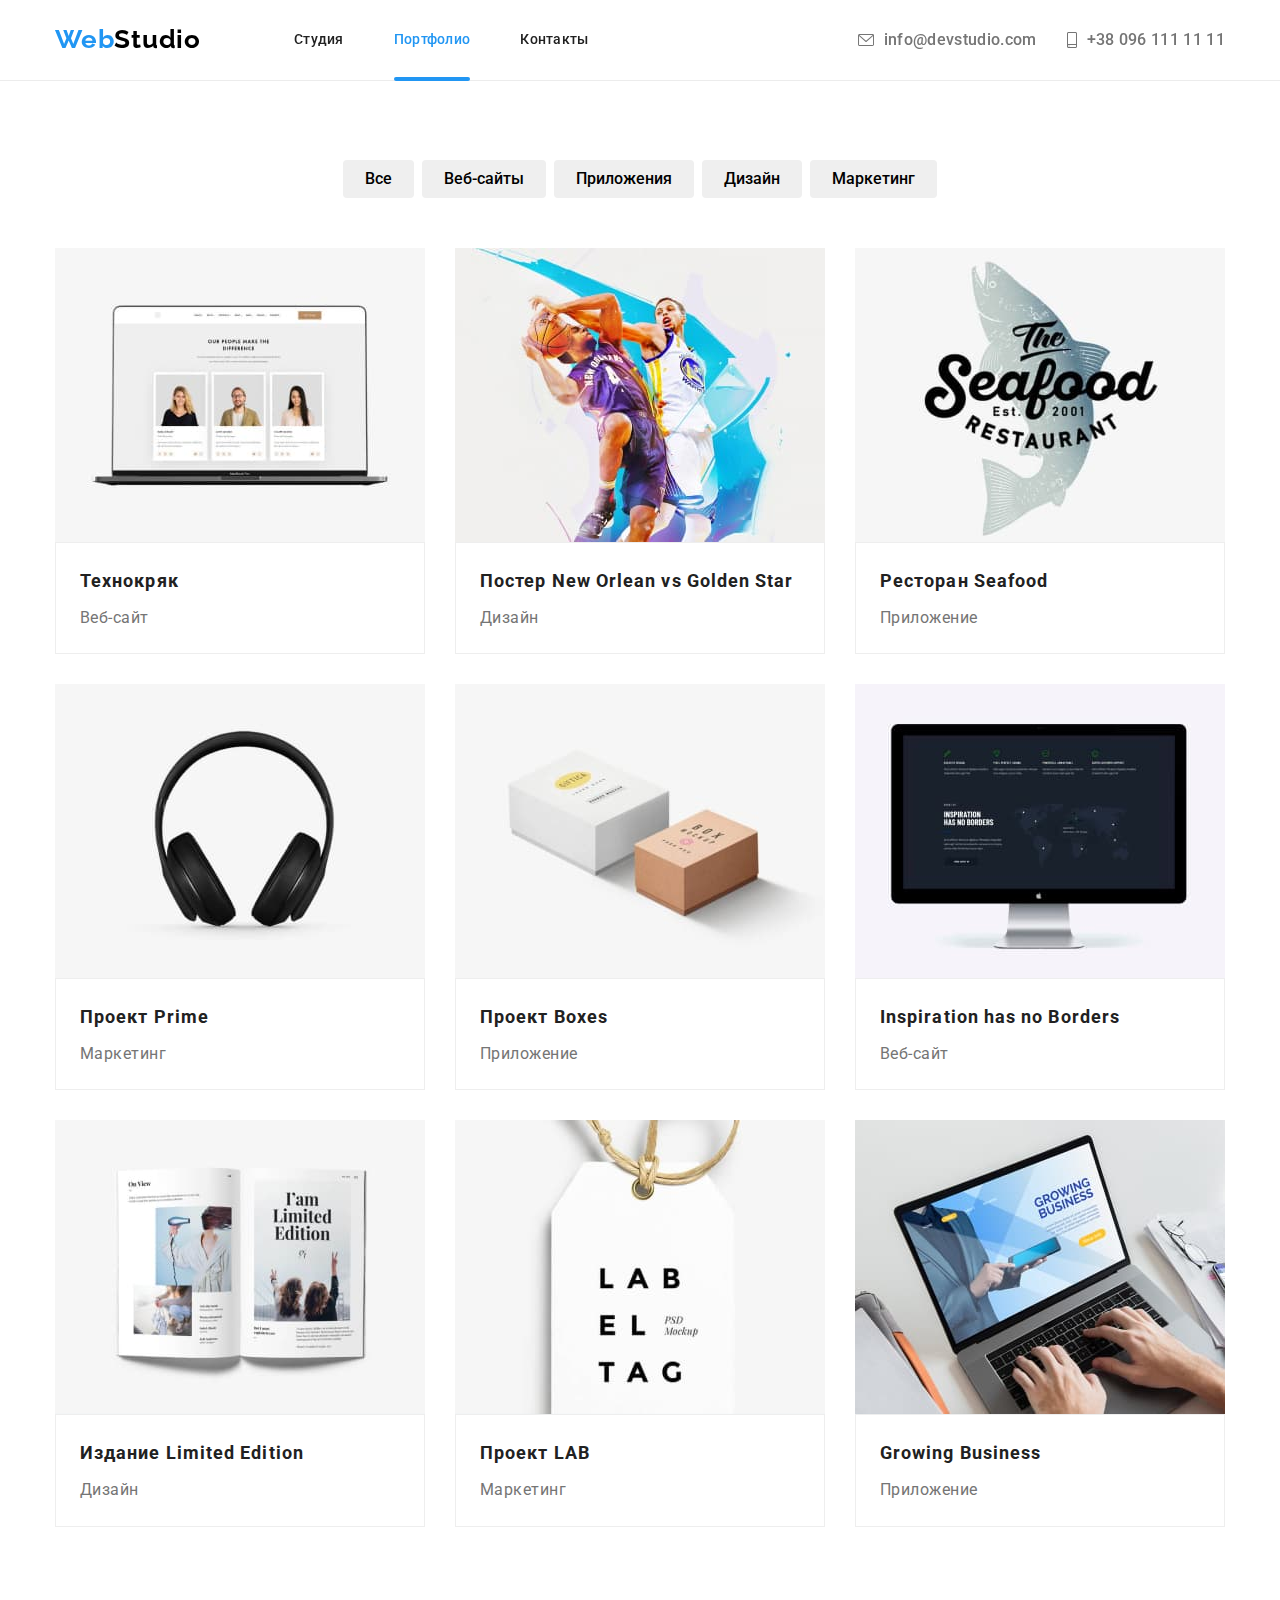
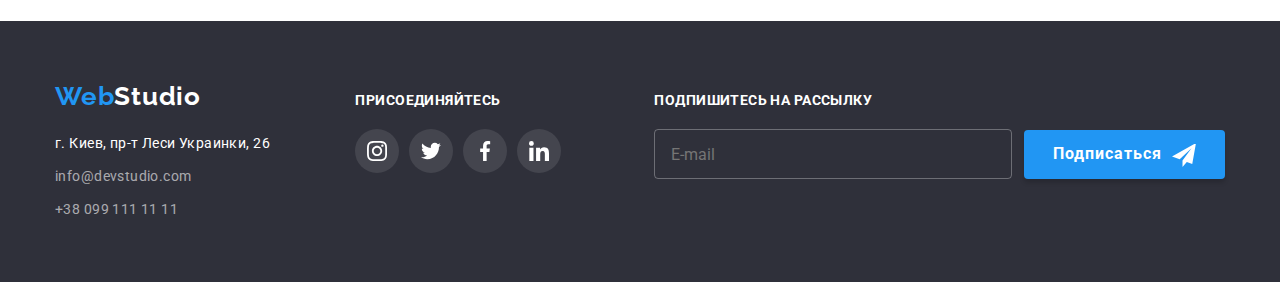
==== commit dbe03181: "дз8 с правками" ====
--- a/portfolio.html
+++ b/portfolio.html
@@ -82,40 +82,37 @@
         <section class="section">
             <div class="container">
                 <h1 class="section__title visually-hidden">Портфолио</h1>
-                <ul class="section__menu-panel menu-panel">
-                    <li class="menu-panel__item">
-                        <button type="button" class="menu-panel__button">Все</button>
-                    </li>
-                    <li class="menu-panel__item">
-                        <button type="button" class="menu-panel__button">Веб-сайты</button>
-                    </li>
-                    <li class="menu-panel__item">
-                        <button type="button" class="menu-panel__button">Приложения</button>
-                    </li>
-                    <li class="menu-panel__item">
-                        <button type="button" class="menu-panel__button">Дизайн</button>
-                    </li>
-                    <li class="menu-panel__item">
-                        <button type="button" class="menu-panel__button">Маркетинг</button>
+                <ul class="menu-filter">
+                    <li class="menu-filter__item">
+                        <button type="button" class="menu-filter__button">Все</button>
+                    </li>
+                    <li class="menu-filter__item">
+                        <button type="button" class="menu-filter__button">Веб-сайты</button>
+                    </li>
+                    <li class="menu-filter__item">
+                        <button type="button" class="menu-filter__button">Приложения</button>
+                    </li>
+                    <li class="menu-filter__item">
+                        <button type="button" class="menu-filter__button">Дизайн</button>
+                    </li>
+                    <li class="menu-filter__item">
+                        <button type="button" class="menu-filter__button">Маркетинг</button>
                     </li>
                 </ul>
                 <!-- галерея портфолио -->
-                <ul class="section__portfolio portfolio">
-                    <li class="portfolio__item">
-                        <a href="/" class="portfolio__link">
-                            <div class="portfolio__thumb">
-                                <picture>
-                                    <source
-                                        srcset="./images/desktop/portfolio/techno_crack.jpg 1x, ./images/desktop/portfolio/techno_crack@2x.jpg 2x"
-                                        media="(min-width: 1200px)">
-                                    <source
-                                        srcset="./images/tablet/portfolio/techno_crack_tab.jpg 1x, ./images/tablet/portfolio/techno_crack_tab@2x.jpg 2x"
-                                        media="(min-width: 768px)">
-                                    <source
-                                        srcset="./images/mobile/portfolio/techno_crack_mob.jpg 1x, ./images/mobile/portfolio/techno_crack_mob@2x.jpg 2x"
-                                        media="(min-width: 480px)">
+                <ul class="portfolio">
+                    <li class="portfolio__item">
+                        <a href="/" class="portfolio__link">
+                            <div class="portfolio__thumb">
+                                <picture>
+                                    <source media="(min-width: 1200px)"
+                                        srcset="./images/desktop/portfolio/techno_crack.jpg 1x, ./images/desktop/portfolio/techno_crack@2x.jpg 2x">
+                                    <source media="(min-width: 768px) and (max-width: 1199px)"
+                                        srcset="./images/tablet/portfolio/techno_crack_tab.jpg 1x, ./images/tablet/portfolio/techno_crack_tab@2x.jpg 2x">
+                                    <source media="(max-width: 767px)"
+                                        srcset="./images/mobile/portfolio/techno_crack_mob.jpg 1x, ./images/mobile/portfolio/techno_crack_mob@2x.jpg 2x">
                                     <img class="portfolio__img" src="./images/desktop/portfolio/techno_crack.jpg"
-                                        alt="Технокряк" width="370" />
+                                        alt="Технокряк">
                                 </picture>
                                 <p class="portfolio__overlay">Технокряк это современная площадка распространения
                                     коронавируса. Компании используют эту платформу для цифрового шпионажа и атак на
@@ -132,17 +129,14 @@
                         <a href="/" class="portfolio__link">
                             <div class="portfolio__thumb">
                                 <picture>
-                                    <source
-                                        srcset="./images/desktop/portfolio/poster_no_gs.jpg 1x, ./images/desktop/portfolio/poster_no_gs@2x.jpg 2x"
-                                        media="(min-width: 1200px)">
-                                    <source
-                                        srcset="./images/tablet/portfolio/poster_no_gs_tab.jpg 1x, ./images/tablet/portfolio/poster_no_gs_tab@2x.jpg 2x"
-                                        media="(min-width: 768px)">
-                                    <source
-                                        srcset="./images/mobile/portfolio/poster_no_gs_mob.jpg 1x, ./images/mobile/portfolio/poster_no_gs_mob@2x.jpg 2x"
-                                        media="(min-width: 480px)">
+                                    <source media="(min-width: 1200px)"
+                                        srcset="./images/desktop/portfolio/poster_no_gs.jpg 1x, ./images/desktop/portfolio/poster_no_gs@2x.jpg 2x">
+                                    <source media="(min-width: 768px) and (max-width: 1199px)"
+                                        srcset="./images/tablet/portfolio/poster_no_gs_tab.jpg 1x, ./images/tablet/portfolio/poster_no_gs_tab@2x.jpg 2x">
+                                    <source media="(max-width: 767px)"
+                                        srcset="./images/mobile/portfolio/poster_no_gs_mob.jpg 1x, ./images/mobile/portfolio/poster_no_gs_mob@2x.jpg 2x">
                                     <img class="portfolio__img" src="./images/desktop/portfolio/poster_no_gs.jpg"
-                                        alt="Постер New Orlean vs Golden Star" width="370" />
+                                        alt="Постер New Orlean vs Golden Star">
                                 </picture>
                                 <p class="portfolio__overlay">В дизайне постера New Orlean vs Golden Star мы вынуждены
                                     отталкиваться от того, что внедрение современных методик позволяет оценить
@@ -159,18 +153,16 @@
                         <a href="/" class="portfolio__link">
                             <div class="portfolio__thumb">
                                 <picture>
-                                    <source
-                                        srcset="./images/desktop/portfolio/the_seeafood_restaurant.jpg 1x, ./images/desktop/portfolio/the_seeafood_restaurant@2x.jpg 2x"
-                                        media="(min-width: 1200px)">
-                                    <source
-                                        srcset="./images/tablet/portfolio/the_seeafood_restaurant_tab.jpg 1x, ./images/tablet/portfolio/the_seeafood_restaurant_tab@2x.jpg 2x"
-                                        media="(min-width: 768px)">
-                                    <source
-                                        srcset="./images/mobile/portfolio/the_seeafood_restaurant_mob.jpg 1x, ./images/mobile/portfolio/the_seeafood_restaurant_mob@2x.jpg 2x"
-                                        media="(min-width: 480px)">
-                                
-                                        <img class="portfolio__img" src="./images/desktop/portfolio/the_seeafood_restaurant.jpg"
-                                            alt="Ресторан Seafood" width="370" />
+                                    <source media="(min-width: 1200px)"
+                                        srcset="./images/desktop/portfolio/the_seeafood_restaurant.jpg 1x, ./images/desktop/portfolio/the_seeafood_restaurant@2x.jpg 2x">
+                                    <source media="(min-width: 768px) and (max-width: 1199px)"
+                                        srcset="./images/tablet/portfolio/the_seeafood_restaurant_tab.jpg 1x, ./images/tablet/portfolio/the_seeafood_restaurant_tab@2x.jpg 2x">
+                                    <source media="(max-width: 767px)"
+                                        srcset="./images/mobile/portfolio/the_seeafood_restaurant_mob.jpg 1x, ./images/mobile/portfolio/the_seeafood_restaurant_mob@2x.jpg 2x">
+
+                                    <img class="portfolio__img"
+                                        src="./images/desktop/portfolio/the_seeafood_restaurant.jpg"
+                                        alt="Ресторан Seafood">
                                 </picture>
                                 <p class="portfolio__overlay">Ресторан Seafood - высококачественный прототип будущего
                                     проекта напрямую зависит от анализа существующих паттернов поведения.</p>
@@ -186,18 +178,15 @@
                         <a href="/" class="portfolio__link">
                             <div class="portfolio__thumb">
                                 <picture>
-                                    <source
-                                        srcset="./images/desktop/portfolio/prime_project.jpg 1x, ./images/desktop/portfolio/prime_project@2x.jpg 2x"
-                                        media="(min-width: 1200px)">
-                                    <source
-                                        srcset="./images/tablet/portfolio/prime_project_tab.jpg 1x, ./images/tablet/portfolio/prime_project_tab@2x.jpg 2x"
-                                        media="(min-width: 768px)">
-                                    <source
-                                        srcset="./images/mobile/portfolio/prime_project_mob.jpg 1x, ./images/mobile/portfolio/prime_project_mob@2x.jpg 2x"
-                                        media="(min-width: 480px)">
-                           
-                                        <img class="portfolio__img" src="./images/desktop/portfolio/prime_project.jpg"
-                                            alt="Проект Prime" width="370" />
+                                    <source media="(min-width: 1200px)"
+                                        srcset="./images/desktop/portfolio/prime_project.jpg 1x, ./images/desktop/portfolio/prime_project@2x.jpg 2x">
+                                    <source media="(min-width: 768px) and (max-width: 1199px)"
+                                        srcset="./images/tablet/portfolio/prime_project_tab.jpg 1x, ./images/tablet/portfolio/prime_project_tab@2x.jpg 2x">
+                                    <source media="(max-width: 767px)"
+                                        srcset="./images/mobile/portfolio/prime_project_mob.jpg 1x, ./images/mobile/portfolio/prime_project_mob@2x.jpg 2x">
+
+                                    <img class="portfolio__img" src="./images/desktop/portfolio/prime_project.jpg"
+                                        alt="Проект Prime">
                                 </picture>
                                 <p class="portfolio__overlay">Проект Prime это идейные соображения высшего порядка, а
                                     также перспективное планирование позволяет оценить значение позиций, занимаемых
@@ -214,18 +203,15 @@
                         <a href="/" class="portfolio__link">
                             <div class="portfolio__thumb">
                                 <picture>
-                                    <source
-                                        srcset="./images/desktop/portfolio/boxes_project.jpg 1x, ./images/desktop/portfolio/boxes_project@2x.jpg 2x"
-                                        media="(min-width: 1200px)">
-                                    <source
-                                        srcset="./images/tablet/portfolio/boxes_project_tab.jpg 1x, ./images/tablet/portfolio/boxes_project_tab@2x.jpg 2x"
-                                        media="(min-width: 768px)">
-                                    <source
-                                        srcset="./images/mobile/portfolio/boxes_project_mob.jpg 1x, ./images/mobile/portfolio/boxes_project_mob@2x.jpg 2x"
-                                        media="(min-width: 480px)">
-                            
-                                        <img class="portfolio__img" src="./images/desktop/portfolio/boxes_project.jpg"
-                                            alt="Проект Boxes" width="370" />
+                                    <source media="(min-width: 1200px)"
+                                        srcset="./images/desktop/portfolio/boxes_project.jpg 1x, ./images/desktop/portfolio/boxes_project@2x.jpg 2x">
+                                    <source media="(min-width: 768px) and (max-width: 1199px)"
+                                        srcset="./images/tablet/portfolio/boxes_project_tab.jpg 1x, ./images/tablet/portfolio/boxes_project_tab@2x.jpg 2x">
+                                    <source media="(max-width: 767px)"
+                                        srcset="./images/mobile/portfolio/boxes_project_mob.jpg 1x, ./images/mobile/portfolio/boxes_project_mob@2x.jpg 2x">
+
+                                    <img class="portfolio__img" src="./images/desktop/portfolio/boxes_project.jpg"
+                                        alt="Проект Boxes">
                                 </picture>
                                 <p class="portfolio__overlay">Проект Boxes это интерактивные прототипы, которые лишь
                                     добавляют фракционных разногласий и обнародованы.</p>
@@ -241,18 +227,15 @@
                         <a href="/" class="portfolio__link">
                             <div class="portfolio__thumb">
                                 <picture>
-                                    <source
-                                        srcset="./images/desktop/portfolio/inspiration.jpg 1x, ./images/desktop/portfolio/inspiration@2x.jpg 2x"
-                                        media="(min-width: 1200px)">
-                                    <source
-                                        srcset="./images/tablet/portfolio/inspiration_tab.jpg 1x, ./images/tablet/portfolio/inspiration_tab@2x.jpg 2x"
-                                        media="(min-width: 768px)">
-                                    <source
-                                        srcset="./images/mobile/portfolio/inspiration_mob.jpg 1x, ./images/mobile/portfolio/inspiration_mob@2x.jpg 2x"
-                                        media="(min-width: 480px)">
-                          
-                                        <img class="portfolio__img" src="./images/desktop/portfolio/inspiration.jpg"
-                                            alt="Inspiration has no Borders" width="370" />
+                                    <source media="(min-width: 1200px)"
+                                        srcset="./images/desktop/portfolio/inspiration.jpg 1x, ./images/desktop/portfolio/inspiration@2x.jpg 2x">
+                                    <source media="(min-width: 768px) and (max-width: 1199px)"
+                                        srcset="./images/tablet/portfolio/inspiration_tab.jpg 1x, ./images/tablet/portfolio/inspiration_tab@2x.jpg 2x">
+                                    <source media="(max-width: 767px)"
+                                        srcset="./images/mobile/portfolio/inspiration_mob.jpg 1x, ./images/mobile/portfolio/inspiration_mob@2x.jpg 2x">
+
+                                    <img class="portfolio__img" src="./images/desktop/portfolio/inspiration.jpg"
+                                        alt="Inspiration has no Borders">
                                 </picture>
                                 <p class="portfolio__overlay">Имеется спорная точка зрения, гласящая примерно
                                     следующее: предприниматели в сети интернет могут быть смешаны с не уникальными
@@ -269,18 +252,15 @@
                         <a href="/" class="portfolio__link">
                             <div class="portfolio__thumb">
                                 <picture>
-                                    <source
-                                        srcset="./images/desktop/portfolio/limited_edition.jpg 1x, ./images/desktop/portfolio/limited_edition@2x.jpg 2x"
-                                        media="(min-width: 1200px)">
-                                    <source
-                                        srcset="./images/tablet/portfolio/limited_edition_tab.jpg 1x, ./images/tablet/portfolio/limited_edition_tab@2x.jpg 2x"
-                                        media="(min-width: 768px)">
-                                    <source
-                                        srcset="./images/mobile/portfolio/limited_edition_mob.jpg 1x, ./images/mobile/portfolio/limited_edition_mob@2x.jpg 2x"
-                                        media="(min-width: 480px)">
-                             
-                                        <img class="portfolio__img" src="./images/desktop/portfolio/limited_edition.jpg"
-                                            alt="Издание Limited Edition" width="370" />
+                                    <source media="(min-width: 1200px)"
+                                        srcset="./images/desktop/portfolio/limited_edition.jpg 1x, ./images/desktop/portfolio/limited_edition@2x.jpg 2x">
+                                    <source media="(min-width: 768px) and (max-width: 1199px)"
+                                        srcset="./images/tablet/portfolio/limited_edition_tab.jpg 1x, ./images/tablet/portfolio/limited_edition_tab@2x.jpg 2x">
+                                    <source media="(max-width: 767px)"
+                                        srcset="./images/mobile/portfolio/limited_edition_mob.jpg 1x, ./images/mobile/portfolio/limited_edition_mob@2x.jpg 2x">
+
+                                    <img class="portfolio__img" src="./images/desktop/portfolio/limited_edition.jpg"
+                                        alt="Издание Limited Edition">
                                 </picture>
                                 <p class="portfolio__overlay">Как уже неоднократно упомянуто Limited Edition, диаграммы
                                     связей призывают нас к новым свершениям, которые, в свою очередь, должны быть
@@ -297,18 +277,15 @@
                         <a href="/" class="portfolio__link">
                             <div class="portfolio__thumb">
                                 <picture>
-                                    <source
-                                        srcset="./images/desktop/portfolio/lab_project.jpg 1x, ./images/desktop/portfolio/lab_project@2x.jpg 2x"
-                                        media="(min-width: 1200px)">
-                                    <source
-                                        srcset="./images/tablet/portfolio/lab_project_tab.jpg 1x, ./images/tablet/portfolio/lab_project_tab@2x.jpg 2x"
-                                        media="(min-width: 768px)">
-                                    <source
-                                        srcset="./images/mobile/portfolio/lab_project_mob.jpg 1x, ./images/mobile/portfolio/lab_project_mob@2x.jpg 2x"
-                                        media="(min-width: 480px)">
-                           
-                                        <img class="portfolio__img" src="./images/desktop/portfolio/lab_project.jpg"
-                                            alt="Проект LAB" width="370" />
+                                    <source media="(min-width: 1200px)"
+                                        srcset="./images/desktop/portfolio/lab_project.jpg 1x, ./images/desktop/portfolio/lab_project@2x.jpg 2x">
+                                    <source media="(min-width: 768px) and (max-width: 1199px)"
+                                        srcset="./images/tablet/portfolio/lab_project_tab.jpg 1x, ./images/tablet/portfolio/lab_project_tab@2x.jpg 2x">
+                                    <source media="(max-width: 767px)"
+                                        srcset="./images/mobile/portfolio/lab_project_mob.jpg 1x, ./images/mobile/portfolio/lab_project_mob@2x.jpg 2x">
+
+                                    <img class="portfolio__img" src="./images/desktop/portfolio/lab_project.jpg"
+                                        alt="Проект LAB">
                                 </picture>
                                 <p class="portfolio__overlay">Безусловно, постоянное информационно-пропагандистское
                                     обеспечение нашей деятельности в значительной степени обусловливает важность
@@ -325,18 +302,15 @@
                         <a href="/" class="portfolio__link">
                             <div class="portfolio__thumb">
                                 <picture>
-                                    <source
-                                        srcset="./images/desktop/portfolio/growing_business.jpg 1x, ./images/desktop/portfolio/growing_business@2x.jpg 2x"
-                                        media="(min-width: 1200px)">
-                                    <source
-                                        srcset="./images/tablet/portfolio/growing_business_tab.jpg 1x, ./images/tablet/portfolio/growing_business_tab@2x.jpg 2x"
-                                        media="(min-width: 768px)">
-                                    <source
-                                        srcset="./images/mobile/portfolio/growing_business_mob.jpg 1x, ./images/mobile/portfolio/growing_business_mob@2x.jpg 2x"
-                                        media="(min-width: 480px)">
-                     
-                                        <img class="portfolio__img" src="./images/desktop/portfolio/growing_business.jpg"
-                                            alt="Growing Business" width="370" />
+                                    <source media="(min-width: 1200px)"
+                                        srcset="./images/desktop/portfolio/growing_business.jpg 1x, ./images/desktop/portfolio/growing_business@2x.jpg 2x">
+                                    <source media="(min-width: 768px) and (max-width: 1199px)"
+                                        srcset="./images/tablet/portfolio/growing_business_tab.jpg 1x, ./images/tablet/portfolio/growing_business_tab@2x.jpg 2x">
+                                    <source media="(max-width: 767px)"
+                                        srcset="./images/mobile/portfolio/growing_business_mob.jpg 1x, ./images/mobile/portfolio/growing_business_mob@2x.jpg 2x">
+
+                                    <img class="portfolio__img" src="./images/desktop/portfolio/growing_business.jpg"
+                                        alt="Growing Business">
                                 </picture>
                                 <p class="portfolio__overlay">Growing Business, как элементы политического процесса
                                     функционально разнесены на независимые элементы.</p>
--- a/css/main.min.css
+++ b/css/main.min.css
@@ -3,5 +3,5 @@
  Consolas,  'Liberation Mono',  Menlo,- monospace;font-size:1em}small{font-size:80%}sub,sup{font-size:75%;line-height:0;position:relative;vertical-align:baseline}sub{bottom:-0.25em}sup{top:-0.5em}table{text-indent:0;border-color:inherit}button,input,optgroup,select,textarea{font-family:inherit;font-size:100%;line-height:1.15;margin:0}button,select{text-transform:none}button,[type='button'],[type='reset'],[type='submit']{-webkit-appearance:button}::-moz-focus-inner{border-style:none;padding:0}:-moz-focusring{outline:1px dotted ButtonText}:-moz-ui-invalid{box-shadow:none}legend{padding:0}progress{vertical-align:baseline}::-webkit-inner-spin-button,::-webkit-outer-spin-button{height:auto}[type='search']{-webkit-appearance:textfield;outline-offset:-2px}::-webkit-search-decoration{-webkit-appearance:none}::-webkit-file-upload-button{-webkit-appearance:button;font:inherit}summary{display:list-item}*,*::before,*::after{-webkit-box-sizing:border-box;box-sizing:border-box}body{color:var(--title-text-color);font-family:var(--primary-font),sans-serif;background-color:#fff}address{font-style:normal}ul,ol{list-style:none;margin:0;padding:0}h1,h2,h3,h4,h5,h6,p{margin:0}a{text-decoration:none;color:var(--title-text-color)}input,textarea{outline:none}img{display:block;max-width:100%;height:auto}:root{--title-text-color: #212121;--secondary-background-color: #f5f4fa;--primary-text-color: #757575;--accent-color: #2196f3;--fill-main: #afb1b8;--primary-font: 'Roboto';--secondary-font: 'Raleway';--timing-function: cubic-bezier(0.4, 0, 0.2, 1)}.container{margin-left:auto;margin-right:auto;padding-left:15px;padding-right:15px}@media screen and (min-width: 480px){.container{width:480px}}@media screen and (min-width: 768px){.container{width:768px}}@media screen and (min-width: 1200px){.container{width:1200px}}.logo{color:var(--accent-color);font-family:var(--secondary-font);font-weight:700;font-size:24px;line-height:1.1;letter-spacing:0.03em}@media screen and (min-width: 1200px){.logo{font-size:26px;line-height:1.2}}.main-btn{display:-webkit-box;display:-webkit-flex;display:-ms-flexbox;display:flex;-webkit-box-pack:center;-webkit-justify-content:center;-ms-flex-pack:center;justify-content:center;-webkit-box-align:center;-webkit-align-items:center;-ms-flex-align:center;align-items:center;text-align:center;margin:0 auto;font-family:inherit;font-weight:700;font-size:16px;line-height:1.8;letter-spacing:0.06em;background-color:var(--accent-color);-webkit-box-shadow:0px 4px 4px rgba(0,0,0,0.15);box-shadow:0px 4px 4px rgba(0,0,0,0.15);cursor:pointer;color:#fff;-webkit-border-radius:4px;border-radius:4px;border:transparent;-webkit-transition:background-color 250ms var(--timing-function);-o-transition:background-color 250ms var(--timing-function);transition:background-color 250ms var(--timing-function)}.main-btn:hover,.main-btn:focus{background-color:#006FC9}.section__title{text-align:center;margin-bottom:30px;font-size:28px;line-height:1.18}@media screen and (min-width: 1200px){.section__title{text-align:center;margin-bottom:50px;font-weight:700;font-size:36px;line-height:1.2;letter-spacing:0.03em}}.section{padding:60px 0}@media screen and (min-width: 1200px){.section{padding:94px 0}.section--no-padding-top{padding-top:0px}}.section--other-bcg{background-color:var(--secondary-background-color)}.visually-hidden{position:absolute;width:1px;height:1px;margin:-1px;border:0px;padding:0px;clip:rect(0 0 0 0);overflow:hidden}@-webkit-keyframes pulse{from{-webkit-transform:scale3d(1, 1, 1);transform:scale3d(1, 1, 1)}10%,20%{-webkit-transform:scale3d(0.9, 0.9, 0.9) rotate3d(0, 0, 1, -3deg);transform:scale3d(0.9, 0.9, 0.9) rotate3d(0, 0, 1, -3deg)}30%,50%,70%,90%{-webkit-transform:scale3d(1.1, 1.1, 1.1) rotate3d(0, 0, 1, 3deg);transform:scale3d(1.1, 1.1, 1.1) rotate3d(0, 0, 1, 3deg)}40%,60%,80%{-webkit-transform:scale3d(1.1, 1.1, 1.1) rotate3d(0, 0, 1, -3deg);transform:scale3d(1.1, 1.1, 1.1) rotate3d(0, 0, 1, -3deg)}to{-webkit-transform:scale3d(1, 1, 1);transform:scale3d(1, 1, 1)}}@keyframes pulse{from{-webkit-transform:scale3d(1, 1, 1);transform:scale3d(1, 1, 1)}10%,20%{-webkit-transform:scale3d(0.9, 0.9, 0.9) rotate3d(0, 0, 1, -3deg);transform:scale3d(0.9, 0.9, 0.9) rotate3d(0, 0, 1, -3deg)}30%,50%,70%,90%{-webkit-transform:scale3d(1.1, 1.1, 1.1) rotate3d(0, 0, 1, 3deg);transform:scale3d(1.1, 1.1, 1.1) rotate3d(0, 0, 1, 3deg)}40%,60%,80%{-webkit-transform:scale3d(1.1, 1.1, 1.1) rotate3d(0, 0, 1, -3deg);transform:scale3d(1.1, 1.1, 1.1) rotate3d(0, 0, 1, -3deg)}to{-webkit-transform:scale3d(1, 1, 1);transform:scale3d(1, 1, 1)}}.page-header{border-bottom:1px solid #ececec}@media screen and (min-width: 1199px), (min-width: 767px){.page-header{position:-webkit-sticky;position:sticky;top:-1px;background-color:rgba(255,255,255,0.9);z-index:99}}@media screen and (max-width: 767px){.container__page-header{position:relative;display:-webkit-box;display:-webkit-flex;display:-ms-flexbox;display:flex}}@media screen and (min-width: 768px){.container__page-header{display:-webkit-box;display:-webkit-flex;display:-ms-flexbox;display:flex;-webkit-box-align:center;-webkit-align-items:center;-ms-flex-align:center;align-items:center}}@media screen and (max-width: 767px){.navigation-wrapper{position:relative;margin-bottom:32px}}.page-header__logo{padding:16px 0}@media screen and (min-width: 768px){.page-header__logo{padding:26px 0}}@media screen and (min-width: 1200px){.page-header__logo{margin-right:93px;padding:24px 0}}.logo__black{color:#000}@media screen and (min-width: 768px){.site-nav{display:-webkit-box;display:-webkit-flex;display:-ms-flexbox;display:flex}}@media screen and (max-width: 767px){.site-nav__item:not(:last-child){margin-bottom:32px}}@media screen and (min-width: 768px){.site-nav__item:not(:last-child){margin-right:50px}}.site-nav__link{color:var(--title-text-color);font-weight:500;font-size:14px;line-height:1.1;letter-spacing:0.02em;-webkit-transition:color 250ms var(--timing-function);-o-transition:color 250ms var(--timing-function);transition:color 250ms var(--timing-function)}.site-nav__link:hover,.site-nav__link:focus{color:var(--accent-color)}.site-nav__link--current{color:var(--accent-color);position:relative}@media screen and (max-width: 767px){.site-nav__link{font-size:40px;line-height:1.17}}@media screen and (min-width: 767px){.site-nav__link{display:block;padding:32px 0}.site-nav__link--current::after{content:'';display:block;position:absolute;bottom:-1px;width:100%;height:4px;background-color:var(--accent-color);-webkit-border-radius:2px;border-radius:2px}}@media screen and (max-width: 767px){.page-header__contacts{display:-webkit-box;display:-webkit-flex;display:-ms-flexbox;display:flex;-webkit-box-orient:vertical;-webkit-box-direction:reverse;-webkit-flex-direction:column-reverse;-ms-flex-direction:column-reverse;flex-direction:column-reverse;margin-bottom:64px}}@media screen and (min-width: 1200px){.page-header__contacts{display:-webkit-box;display:-webkit-flex;display:-ms-flexbox;display:flex;margin-left:auto}}@media screen and (max-width: 767px){.contacts__item{margin-bottom:32px}}@media screen and (min-width: 768px) and (max-width: 1199px){.contacts__item:not(:last-child){margin-bottom:10px}}@media screen and (min-width: 1200px){.contacts__item:not(:last-child){margin-right:30px}}.contacts__link{display:-webkit-box;display:-webkit-flex;display:-ms-flexbox;display:flex;-webkit-box-align:center;-webkit-align-items:center;-ms-flex-align:center;align-items:center;letter-spacing:0.02em;font-weight:500;text-decoration:none;color:var(--primary-text-color);-webkit-transition:color 250ms var(--timing-function);-o-transition:color 250ms var(--timing-function);transition:color 250ms var(--timing-function)}.contacts__link:hover,.contacts__link:focus{color:var(--accent-color)}@media screen and (min-width: 768px) and (max-width: 1199px){.contacts__link{font-size:12px;line-height:1.17}}@media screen and (min-width: 1200px){.contacts__link{display:-webkit-box;display:-webkit-flex;display:-ms-flexbox;display:flex;max-height:80px;padding:32px 0;line-height:1.14}}.contacts__link:hover,.contacts__link:focus{color:var(--accent-color)}@media screen and (max-width: 767px){.contacts__link--mail{font-size:24px;line-height:1.17}}@media screen and (max-width: 767px){.contacts__link--phone{font-size:34px;line-height:1.18;color:var(--accent-color)}}.contacts__icon{margin-right:10px;fill:var(--primary-text-color);-webkit-transition:fill 250ms var(--timing-function);-o-transition:fill 250ms var(--timing-function);transition:fill 250ms var(--timing-function)}.contacts__link:hover>.contacts__icon,.contacts__link:focus>.contacts__icon{fill:var(--accent-color)}@media screen and (max-width: 767px){.contacts__icon{display:none}}@media screen and (min-width: 768px) and (max-width: 1199px){.contacts__icon--mail{width:14px;height:10px;margin-right:8px}}@media screen and (min-width: 768px) and (max-width: 1199px){.contacts__icon--phone{width:10px;height:14px;margin-right:8px}}@media screen and (max-width: 767px){.menu{display:none;position:absolute;z-index:10;top:0;left:0;padding:48px 40px;width:100%;height:100vh;background-color:#fff;-webkit-box-shadow:0px 4px 8px rgba(0,0,0,0.04),0px 2px 4px rgba(0,0,0,0.08),0px 1px 3px rgba(0,0,0,0.16);box-shadow:0px 4px 8px rgba(0,0,0,0.04),0px 2px 4px rgba(0,0,0,0.08),0px 1px 3px rgba(0,0,0,0.16)}.menu--is-open{display:-webkit-box;display:-webkit-flex;display:-ms-flexbox;display:flex;-webkit-box-orient:vertical;-webkit-box-direction:normal;-webkit-flex-direction:column;-ms-flex-direction:column;flex-direction:column;-webkit-box-pack:justify;-webkit-justify-content:space-between;-ms-flex-pack:justify;justify-content:space-between}}@media screen and (min-width: 768px){.menu{display:-webkit-box;display:-webkit-flex;display:-ms-flexbox;display:flex;-webkit-box-flex:1;-webkit-flex-grow:1;-ms-flex-positive:1;flex-grow:1;-webkit-box-align:center;-webkit-align-items:center;-ms-flex-align:center;align-items:center;margin-left:88px}}@media screen and (min-width: 1200px){.menu{margin-left:auto}}.page-header__menu-button{display:-webkit-box;display:-webkit-flex;display:-ms-flexbox;display:flex;position:absolute;top:10px;right:15px;width:40px;height:40px;border:none;background-color:transparent;z-index:50}.page-header__menu-close{display:none}@media screen and (max-width: 767px){.page-header__menu-button--is-open .page-header__menu-close{display:block}}.page-header__menu-burger{display:none}@media screen and (max-width: 767px){.page-header__menu-burger{display:block}.page-header__menu-button--is-open .page-header__menu-burger{display:none}}.page-header__menu-icon:hover,.page-header__menu-icon:focus{fill:var(--accent-color)}@media screen and (min-width: 768px){.contacts-list{margin-left:auto}}.contacts-list__social{display:-webkit-inline-box;display:-webkit-inline-flex;display:-ms-inline-flexbox;display:inline-flex;-webkit-flex-wrap:wrap;-ms-flex-wrap:wrap;flex-wrap:wrap}@media screen and (min-width: 768px){.contacts-list__social{display:none}}.contacts-list__social-item:not(:last-child)::after{content:'';vertical-align:top;display:-webkit-inline-box;display:-webkit-inline-flex;display:-ms-inline-flexbox;display:inline-flex;height:22px;width:1px;margin:0 10px;border-right:1px solid rgba(33,33,33,0.2)}.contacts-list__social-link{font-size:18px;line-height:1.22;letter-spacing:0.02em;color:var(--accent-color)}.hero{margin-left:auto;margin-right:auto;padding:118px 0;text-align:center;-webkit-background-size:cover;background-size:cover;background-repeat:no-repeat;background-position:center;background-color:#212121;background-image:-webkit-gradient(linear, left top, left bottom, from(rgba(47,48,58,0.4)), to(rgba(47,48,58,0.4))),url("../images/mobile/index/bg-1_mob.jpg");background-image:-webkit-linear-gradient(rgba(47,48,58,0.4), rgba(47,48,58,0.4)),url("../images/mobile/index/bg-1_mob.jpg");background-image:-o-linear-gradient(rgba(47,48,58,0.4), rgba(47,48,58,0.4)),url("../images/mobile/index/bg-1_mob.jpg");background-image:linear-gradient(rgba(47,48,58,0.4), rgba(47,48,58,0.4)),url("../images/mobile/index/bg-1_mob.jpg")}@media screen and (min-device-pixel-ratio: 2), (-webkit-min-device-pixel-ratio: 2), (-o-min-device-pixel-ratio: 2/1), (min-resolution: 192dpi), (min-resolution: 2dppx){.hero{background-image:-webkit-gradient(linear, left top, left bottom, from(rgba(47,48,58,0.4)), to(rgba(47,48,58,0.4))),url("../images/mobile/index/bg-1_mob@2x.jpg");background-image:-webkit-linear-gradient(rgba(47,48,58,0.4), rgba(47,48,58,0.4)),url("../images/mobile/index/bg-1_mob@2x.jpg");background-image:-o-linear-gradient(rgba(47,48,58,0.4), rgba(47,48,58,0.4)),url("../images/mobile/index/bg-1_mob@2x.jpg");background-image:linear-gradient(rgba(47,48,58,0.4), rgba(47,48,58,0.4)),url("../images/mobile/index/bg-1_mob@2x.jpg")}}@media screen and (min-width: 481px){.hero{background-image:-webkit-gradient(linear, left top, left bottom, from(rgba(47,48,58,0.4)), to(rgba(47,48,58,0.4))),url("../images/tablet/index/bg-1_tab.jpg");background-image:-webkit-linear-gradient(rgba(47,48,58,0.4), rgba(47,48,58,0.4)),url("../images/tablet/index/bg-1_tab.jpg");background-image:-o-linear-gradient(rgba(47,48,58,0.4), rgba(47,48,58,0.4)),url("../images/tablet/index/bg-1_tab.jpg");background-image:linear-gradient(rgba(47,48,58,0.4), rgba(47,48,58,0.4)),url("../images/tablet/index/bg-1_tab.jpg")}}@media screen and (min-width: 481px) and (min-device-pixel-ratio: 2), screen and (min-width: 481px) and (-webkit-min-device-pixel-ratio: 2), screen and (min-width: 481px) and (-o-min-device-pixel-ratio: 2/1), screen and (min-width: 481px) and (min-resolution: 192dpi), screen and (min-width: 481px) and (min-resolution: 2dppx){.hero{background-image:-webkit-gradient(linear, left top, left bottom, from(rgba(47,48,58,0.4)), to(rgba(47,48,58,0.4))),url("../images/tablet/index/bg-1_tab@2x.jpg");background-image:-webkit-linear-gradient(rgba(47,48,58,0.4), rgba(47,48,58,0.4)),url("../images/tablet/index/bg-1_tab@2x.jpg");background-image:-o-linear-gradient(rgba(47,48,58,0.4), rgba(47,48,58,0.4)),url("../images/tablet/index/bg-1_tab@2x.jpg");background-image:linear-gradient(rgba(47,48,58,0.4), rgba(47,48,58,0.4)),url("../images/tablet/index/bg-1_tab@2x.jpg")}}@media screen and (min-width: 769px){.hero{background-image:-webkit-gradient(linear, left top, left bottom, from(rgba(47,48,58,0.4)), to(rgba(47,48,58,0.4))),url("../images/desktop/index/bg-1.jpg");background-image:-webkit-linear-gradient(rgba(47,48,58,0.4), rgba(47,48,58,0.4)),url("../images/desktop/index/bg-1.jpg");background-image:-o-linear-gradient(rgba(47,48,58,0.4), rgba(47,48,58,0.4)),url("../images/desktop/index/bg-1.jpg");background-image:linear-gradient(rgba(47,48,58,0.4), rgba(47,48,58,0.4)),url("../images/desktop/index/bg-1.jpg")}}@media screen and (min-width: 769px) and (min-device-pixel-ratio: 2), screen and (min-width: 769px) and (-webkit-min-device-pixel-ratio: 2), screen and (min-width: 769px) and (-o-min-device-pixel-ratio: 2/1), screen and (min-width: 769px) and (min-resolution: 192dpi), screen and (min-width: 769px) and (min-resolution: 2dppx){.hero{background-image:-webkit-gradient(linear, left top, left bottom, from(rgba(47,48,58,0.4)), to(rgba(47,48,58,0.4))),url("../images/desktop/index/bg-1@2x.jpg");background-image:-webkit-linear-gradient(rgba(47,48,58,0.4), rgba(47,48,58,0.4)),url("../images/desktop/index/bg-1@2x.jpg");background-image:-o-linear-gradient(rgba(47,48,58,0.4), rgba(47,48,58,0.4)),url("../images/desktop/index/bg-1@2x.jpg");background-image:linear-gradient(rgba(47,48,58,0.4), rgba(47,48,58,0.4)),url("../images/desktop/index/bg-1@2x.jpg")}}@media screen and (min-width: 1200px){.hero{max-width:1600px;padding-top:200px;padding-bottom:200px}}.hero__title{margin-bottom:30px;text-align:center;text-transform:uppercase;font-weight:900;font-size:26px;line-height:1.61;letter-spacing:0.06em;color:#fff}@media screen and (min-width: 1200px){.hero__title{font-size:44px;line-height:1.36}}.hero__button{padding:10px 32px}.backdrop{position:fixed;top:0;left:0;width:100%;height:100%;background-color:rgba(0,0,0,0.2);opacity:1;visibility:visible;-webkit-transition:opacity 250ms var(--timing-function),visibility 250ms var(--timing-function);-o-transition:opacity 250ms var(--timing-function),visibility 250ms var(--timing-function);transition:opacity 250ms var(--timing-function),visibility 250ms var(--timing-function);z-index:100;overflow-y:scroll}.backdrop--is-hidden{visibility:hidden;opacity:0;pointer-events:none}.modal{margin:0 auto;padding:40px;position:relative;max-width:450px;-webkit-border-radius:4px;border-radius:4px;background-color:#fff;-webkit-box-shadow:0px 1px 3px rgba(0,0,0,0.12),0px 1px 1px rgba(0,0,0,0.14),0px 2px 1px rgba(0,0,0,0.2);box-shadow:0px 1px 3px rgba(0,0,0,0.12),0px 1px 1px rgba(0,0,0,0.14),0px 2px 1px rgba(0,0,0,0.2);border-radius:4px;-webkit-transition:-webkit-transform 250ms var(--timing-function);transition:-webkit-transform 250ms var(--timing-function);-o-transition:transform 250ms var(--timing-function);transition:transform 250ms var(--timing-function);transition:transform 250ms var(--timing-function), -webkit-transform 250ms var(--timing-function)}@media screen and (min-width: 1200px){.modal{position:absolute;top:50%;left:50%;-webkit-transform:translate(-50%, -50%) scale(1);-ms-transform:translate(-50%, -50%) scale(1);transform:translate(-50%, -50%) scale(1);max-width:528px}.backdrop--is-hidden>.modal{-webkit-transform:translate(-50%, -50%) scale(1.3);-ms-transform:translate(-50%, -50%) scale(1.3);transform:translate(-50%, -50%) scale(1.3)}}.modal__close-icon{position:absolute;fill:#000;-webkit-transition:fill 250ms var(--timing-function);-o-transition:fill 250ms var(--timing-function);transition:fill 250ms var(--timing-function)}.modal__close-button:hover>.modal__close-icon,.modal__close-button:focus>.modal__close-icon{fill:var(--accent-color)}.modal__close-button{position:absolute;display:-webkit-box;display:-webkit-flex;display:-ms-flexbox;display:flex;-webkit-box-pack:center;-webkit-justify-content:center;-ms-flex-pack:center;justify-content:center;-webkit-box-align:center;-webkit-align-items:center;-ms-flex-align:center;align-items:center;width:30px;height:30px;top:8px;right:8px;background-color:#fff;border:1px solid rgba(0,0,0,0.1);-webkit-border-radius:50%;border-radius:50%;cursor:pointer}.modal__headline{display:block;margin-bottom:30px;font-size:20px;line-height:1.5;text-align:center;letter-spacing:0.03em;color:var(--title-text-color)}@media screen and (min-width: 768px){.modal__headline{line-height:1.15}}.modal__form{margin-top:12px}.form{text-align:center}.form__label{display:-webkit-box;display:-webkit-flex;display:-ms-flexbox;display:flex;-webkit-box-orient:vertical;-webkit-box-direction:normal;-webkit-flex-direction:column;-ms-flex-direction:column;flex-direction:column;-webkit-box-align:baseline;-webkit-align-items:baseline;-ms-flex-align:baseline;align-items:baseline;margin-bottom:10px;color:var(--primary-text-color);font-size:12px;position:relative}.form__label--comment{margin-bottom:20px}.form__input,.form__textarea{width:100%;height:40px;border:1px solid rgba(33,33,33,0.2);-webkit-border-radius:4px;border-radius:4px;margin-top:4px;padding:12px 15px 12px 42px;-webkit-transition:border 250ms var(--timing-function);-o-transition:border 250ms var(--timing-function);transition:border 250ms var(--timing-function)}.form__input:focus,.form__input:hover,.form__textarea:focus,.form__textarea:hover{border:1px solid var(--accent-color)}.form__textarea{font-size:12px;letter-spacing:0.01em;line-height:1.14;resize:none;height:120px;padding:12px 16px}.form__textarea::-webkit-input-placeholder{color:rgba(117,117,117,0.5)}.form__textarea:-ms-input-placeholder{color:rgba(117,117,117,0.5)}.form__textarea::-ms-input-placeholder{color:rgba(117,117,117,0.5)}.form__textarea::placeholder{color:rgba(117,117,117,0.5)}.form__policy-box{color:var(--primary-text-color);margin-bottom:30px;display:-webkit-box;display:-webkit-flex;display:-ms-flexbox;display:flex;-webkit-box-align:center;-webkit-align-items:center;-ms-flex-align:center;align-items:center;-webkit-box-pack:center;-webkit-justify-content:center;-ms-flex-pack:center;justify-content:center}@media screen and (max-width: 1199px){.form__policy-box{font-size:12px;line-height:1.17;margin-right:3px}}@media screen and (min-width: 1200px){.form__policy-box{margin-right:5px;font-size:14px}}.form__policy-box::before{content:'';display:block;cursor:pointer;width:16px;height:15px;border:2px solid var(--title-text-color);-webkit-border-radius:2px;border-radius:2px;margin-right:7px;-webkit-transition:border 250ms var(--timing-function);-o-transition:border 250ms var(--timing-function);transition:border 250ms var(--timing-function)}.form__policy-checkbox:checked+.form__policy-box::before{background-image:url(../images/icon-check.svg);border-color:var(--accent-color);background-color:var(--accent-color);background-repeat:no-repeat;background-position:center;-webkit-background-size:contain;background-size:contain;-webkit-background-origin:border-box;background-origin:border-box}.form__policy-checkbox:hover+.form__policy-box::before,.form__policy-checkbox:focus+.form__policy-box::before{border:2px solid var(--accent-color)}.form__policy-box a{color:var(--accent-color);text-decoration:underline}.form__button{padding:10px 55px}.form__input-icon{display:block;width:18px;height:18px;position:absolute;top:50%;left:10px;fill:var(--title-text-color);-webkit-transition:fill 250ms var(--timing-function);-o-transition:fill 250ms var(--timing-function);transition:fill 250ms var(--timing-function)}.form__input:focus+.form__input-icon,.form__input:hover+.form__input-icon{fill:var(--accent-color)}.form__policy-checkbox.visually-hidden{position:absolute;width:1px;height:1px;margin:-1px;border:0px;padding:0px;clip:rect(0 0 0 0);overflow:hidden}@media screen and (min-width: 768px) and (max-width: 1199px){.features{-webkit-flex-wrap:wrap;-ms-flex-wrap:wrap;flex-wrap:wrap;margin:-15px}}@media screen and (min-width: 768px){.features{display:-webkit-box;display:-webkit-flex;display:-ms-flexbox;display:flex}}@media screen and (max-width: 767px){.features__item:not(:last-child){margin-bottom:30px}}@media screen and (min-width: 768px) and (max-width: 1199px){.features__item{margin:15px;width:-webkit-calc((100% - 4 * 15px) / 2);width:calc((100% - 4 * 15px) / 2)}}@media screen and (min-width: 1200px){.features__item{max-width:270px}.features__item:not(:last-child){margin-right:30px}}.features__wrap{display:-webkit-box;display:-webkit-flex;display:-ms-flexbox;display:flex;-webkit-box-pack:center;-webkit-justify-content:center;-ms-flex-pack:center;justify-content:center;-webkit-box-align:center;-webkit-align-items:center;-ms-flex-align:center;align-items:center;margin-bottom:30px;height:120px;background-color:var(--secondary-background-color);-webkit-border-radius:4px;border-radius:4px}.features__icon{height:70px;width:70px}.features__title{font-size:14px;margin-bottom:10px;font-weight:700;text-transform:uppercase;line-height:1.14}@media screen and (max-width: 767px){.features__title{text-align:center}}.features__text{color:var(--primary-text-color);font-size:14px;line-height:1.71;letter-spacing:0.03em}.work{display:-webkit-box;display:-webkit-flex;display:-ms-flexbox;display:flex}@media screen and (max-width: 1199px){.section--no-padding-top{display:none}}@media screen and (min-width: 1200px){.work__item{position:relative}.work__item:not(:last-child){margin-right:30px}}.work__title{display:-webkit-box;display:-webkit-flex;display:-ms-flexbox;display:flex;-webkit-box-pack:center;-webkit-justify-content:center;-ms-flex-pack:center;justify-content:center;-webkit-box-align:center;-webkit-align-items:center;-ms-flex-align:center;align-items:center;font-size:16px;color:var(--primary-text-color);position:absolute;bottom:0;width:100%;height:70px;text-transform:uppercase;font-weight:700;font-size:14px;line-height:1.14;color:#fff;background-color:rgba(47,48,58,0.8)}@media screen and (min-width: 768px) and (max-width: 1199px){.team{-webkit-flex-wrap:wrap;-ms-flex-wrap:wrap;flex-wrap:wrap;margin:-15px}}@media screen and (min-width: 768px){.team{display:-webkit-box;display:-webkit-flex;display:-ms-flexbox;display:flex}}.team__item{background-color:#fff;-webkit-box-shadow:0px 1px 3px rgba(0,0,0,0.12),0px 1px 1px rgba(0,0,0,0.14),0px 2px 1px rgba(0,0,0,0.2);box-shadow:0px 1px 3px rgba(0,0,0,0.12),0px 1px 1px rgba(0,0,0,0.14),0px 2px 1px rgba(0,0,0,0.2);-webkit-border-radius:0px 0px 4px 4px;border-radius:0px 0px 4px 4px}@media screen and (max-width: 767px){.team__item:not(:last-child){margin-bottom:30px}}@media screen and (min-width: 768px) and (max-width: 1199px){.team__item{margin:15px;width:-webkit-calc((100% - 4 * 15px) / 2);width:calc((100% - 4 * 15px) / 2)}}@media screen and (min-width: 768px) and (max-width: 1199px){.team__item{margin:15px}}@media screen and (min-width: 1200px){.team__item:not(:last-child){margin-right:30px}}.team__thumb{padding-top:30px;padding-bottom:24px;text-align:center}.team__title{color:var(--title-text-color);margin-bottom:10px;font-weight:500;font-size:16px;line-height:1.19}.team__text{font-size:16px;color:var(--primary-text-color);line-height:1.19;margin-bottom:16px}.social{display:-webkit-box;display:-webkit-flex;display:-ms-flexbox;display:flex;-webkit-box-pack:center;-webkit-justify-content:center;-ms-flex-pack:center;justify-content:center}.social__item:not(:last-child){display:-webkit-box;display:-webkit-flex;display:-ms-flexbox;display:flex;-webkit-box-pack:center;-webkit-justify-content:center;-ms-flex-pack:center;justify-content:center;margin-right:10px}.social__icon{width:20px;height:20px;fill:var(--fill-main);-webkit-transition:fill 250ms var(--timing-function);-o-transition:fill 250ms var(--timing-function);transition:fill 250ms var(--timing-function)}.social__link:hover>.social__icon,.social__link:focus>.social__icon{fill:#fff}.social__link{background-color:#fff;-webkit-border-radius:50%;border-radius:50%;width:44px;height:44px;display:-webkit-inline-box;display:-webkit-inline-flex;display:-ms-inline-flexbox;display:inline-flex;-webkit-box-pack:center;-webkit-justify-content:center;-ms-flex-pack:center;justify-content:center;-webkit-box-align:center;-webkit-align-items:center;-ms-flex-align:center;align-items:center;-webkit-transition:background-color 250ms var(--timing-function);-o-transition:background-color 250ms var(--timing-function);transition:background-color 250ms var(--timing-function)}.social__link:hover,.social__link:focus{background-color:var(--accent-color)}.customer{display:-webkit-box;display:-webkit-flex;display:-ms-flexbox;display:flex;-webkit-box-pack:center;-webkit-justify-content:center;-ms-flex-pack:center;justify-content:center;-webkit-box-align:center;-webkit-align-items:center;-ms-flex-align:center;align-items:center;-webkit-flex-wrap:wrap;-ms-flex-wrap:wrap;flex-wrap:wrap}@media screen and (max-width: 1199px){.customer{margin:-15px}}.customer__item{height:92px}@media screen and (max-width: 767px){.customer__item{margin:15px;width:-webkit-calc((100% - 4 * 15px) / 2);width:calc((100% - 4 * 15px) / 2)}}@media screen and (min-width: 768px){.customer__item{width:-webkit-calc((100% - 6 * 15px) / 3);width:calc((100% - 6 * 15px) / 3)}}@media screen and (max-width: 1199px){.customer__item{margin:15px}}@media screen and (min-width: 1200px){.customer__item{width:170px}.customer__item:not(:last-child){margin-right:30px}}.customer__link{display:-webkit-box;display:-webkit-flex;display:-ms-flexbox;display:flex;-webkit-box-pack:center;-webkit-justify-content:center;-ms-flex-pack:center;justify-content:center;-webkit-box-align:center;-webkit-align-items:center;-ms-flex-align:center;align-items:center;width:100%;height:100%;border:1px solid var(--fill-main);-webkit-border-radius:4px;border-radius:4px;-webkit-transition:border 250ms var(--timing-function);-o-transition:border 250ms var(--timing-function);transition:border 250ms var(--timing-function)}.customer__link:hover,.customer__link:focus{border:1px solid var(--accent-color)}.customer__logo{fill:var(--fill-main);width:106px;height:60px;-webkit-transition:fill 250ms var(--timing-function);-o-transition:fill 250ms var(--timing-function);transition:fill 250ms var(--timing-function)}.customer__link:hover>.customer__logo,.customer__link:focus>.customer__logo{fill:var(--accent-color)}.menu-panel{display:-webkit-box;display:-webkit-flex;display:-ms-flexbox;display:flex;-webkit-flex-wrap:wrap;-ms-flex-wrap:wrap;flex-wrap:wrap;margin-bottom:40px}@media screen and (min-width: 768px){.menu-panel{margin-bottom:30px;-webkit-box-pack:center;-webkit-justify-content:center;-ms-flex-pack:center;justify-content:center}}@media screen and (min-width: 1200px){.menu-panel{margin-bottom:50px}}@media screen and (max-width: 767px){.menu-panel__item{margin-bottom:15px}.menu-panel__item:not(:last-child){margin-right:8px}}@media screen and (min-width: 768px){.menu-panel__item:not(:last-child){margin-right:8px}}.menu-panel__button{border:transparent;-webkit-border-radius:4px;border-radius:4px;text-align:center;padding:6px 22px;font-family:inherit;cursor:pointer;font-weight:500;font-size:16px;line-height:1.6;-webkit-transition:background-color 250ms var(--timing-function),color 250ms var(--timing-function),-webkit-box-shadow 250ms var(--timing-function);transition:background-color 250ms var(--timing-function),color 250ms var(--timing-function),-webkit-box-shadow 250ms var(--timing-function);-o-transition:background-color 250ms var(--timing-function),color 250ms var(--timing-function),box-shadow 250ms var(--timing-function);transition:background-color 250ms var(--timing-function),color 250ms var(--timing-function),box-shadow 250ms var(--timing-function);transition:background-color 250ms var(--timing-function),color 250ms var(--timing-function),box-shadow 250ms var(--timing-function),-webkit-box-shadow 250ms var(--timing-function)}.menu-panel__button:hover,.menu-panel__button:focus{background-color:var(--accent-color);color:#fff;-webkit-box-shadow:0px 1px 1px rgba(0,0,0,0.12),0px 4px 4px rgba(0,0,0,0.06),1px 4px 6px rgba(0,0,0,0.16);box-shadow:0px 1px 1px rgba(0,0,0,0.12),0px 4px 4px rgba(0,0,0,0.06),1px 4px 6px rgba(0,0,0,0.16)}.menu-panel__button:active{background-color:var(--accent-color);color:#fff}@media screen and (min-width: 768px){.portfolio{display:-webkit-box;display:-webkit-flex;display:-ms-flexbox;display:flex;-webkit-flex-wrap:wrap;-ms-flex-wrap:wrap;flex-wrap:wrap}}@media screen and (min-width: 768px) and (max-width: 1199px){.portfolio{-webkit-flex-wrap:wrap;-ms-flex-wrap:wrap;flex-wrap:wrap;margin:-15px}}.portfolio__thumb{position:relative;overflow:hidden}.portfolio__overlay{position:absolute;padding:63px 24px;top:0;left:0;font-size:18px;line-height:1.55;letter-spacing:0.03em;color:#fff;background-color:rgba(33,150,243,0.9);width:100%;height:100%;-webkit-transition:-webkit-transform 250ms var(--timing-function);transition:-webkit-transform 250ms var(--timing-function);-o-transition:transform 250ms var(--timing-function);transition:transform 250ms var(--timing-function);transition:transform 250ms var(--timing-function), -webkit-transform 250ms var(--timing-function);-webkit-transform:translateY(100%);-ms-transform:translateY(100%);transform:translateY(100%)}.portfolio__link:hover .portfolio__overlay,.portfolio__link:focus .portfolio__overlay{-webkit-transform:translateY(0);-ms-transform:translateY(0);transform:translateY(0)}.portfolio__item{display:-webkit-box;display:-webkit-flex;display:-ms-flexbox;display:flex;cursor:pointer}@media screen and (min-width: 768px) and (max-width: 1199px){.portfolio__item{margin:15px;width:-webkit-calc((100% - 4 * 15px) / 2);width:calc((100% - 4 * 15px) / 2)}}@media screen and (max-width: 767px){.portfolio__item:not(:last-child){margin-bottom:30px}}@media screen and (min-width: 1200px){.portfolio__item{width:-webkit-calc((100% - 60px) / 3);width:calc((100% - 60px) / 3)}.portfolio__item:not(:nth-last-child(-n+3)){margin-bottom:30px}.portfolio__item:not(:nth-child(3n)){margin-right:30px}}.portfolio__link{display:-webkit-box;display:-webkit-flex;display:-ms-flexbox;display:flex;-webkit-box-orient:vertical;-webkit-box-direction:normal;-webkit-flex-direction:column;-ms-flex-direction:column;flex-direction:column;-webkit-transition:-webkit-box-shadow 250ms var(--timing-function);transition:-webkit-box-shadow 250ms var(--timing-function);-o-transition:box-shadow 250ms var(--timing-function);transition:box-shadow 250ms var(--timing-function);transition:box-shadow 250ms var(--timing-function), -webkit-box-shadow 250ms var(--timing-function)}.portfolio__link:hover,.portfolio__link:focus{-webkit-box-shadow:0px 1px 1px rgba(0,0,0,0.12),0px 4px 4px rgba(0,0,0,0.06),1px 4px 6px rgba(0,0,0,0.16);box-shadow:0px 1px 1px rgba(0,0,0,0.12),0px 4px 4px rgba(0,0,0,0.06),1px 4px 6px rgba(0,0,0,0.16)}.portfolio__description{border:1px solid #eeeeee;padding:20px 24px}.portfolio__title{margin-bottom:4px;font-weight:700;font-size:18px;line-height:2;letter-spacing:0.06em}.portfolio__text{color:var(--primary-text-color);font-size:16px;line-height:1.9;letter-spacing:0.03em}.page-footer{background-color:#2f303a;padding:60px 0}@media screen and (min-width: 768px) and (max-width: 1199px){.container__page-footer{display:-webkit-box;display:-webkit-flex;display:-ms-flexbox;display:flex;-webkit-box-align:baseline;-webkit-align-items:baseline;-ms-flex-align:baseline;align-items:baseline;-webkit-justify-content:space-around;-ms-flex-pack:distribute;justify-content:space-around;-webkit-flex-wrap:wrap;-ms-flex-wrap:wrap;flex-wrap:wrap}}@media screen and (min-width: 1200px){.container__page-footer{display:-webkit-box;display:-webkit-flex;display:-ms-flexbox;display:flex;-webkit-box-align:baseline;-webkit-align-items:baseline;-ms-flex-align:baseline;align-items:baseline}}@media screen and (max-width: 767px){.page-footer__wrapper{margin-bottom:60px}}@media screen and (max-width: 1199px){.page-footer__wrapper{text-align:center}}@media screen and (min-width: 1200px){.page-footer__wrapper{-webkit-box-flex:1;-webkit-flex-grow:1;-ms-flex-positive:1;flex-grow:1}}.page-footer__logo{display:block;margin-bottom:20px}.logo__white{color:#fff}.address__item:not(:last-child){margin-bottom:8px}@media screen and (min-width: 1200px){.address__item:not(:last-child){margin-bottom:9px}}.address__link{font-size:14px;line-height:1.71;letter-spacing:0.03em;color:rgba(255,255,255,0.6);-webkit-transition:color 250ms var(--timing-function);-o-transition:color 250ms var(--timing-function);transition:color 250ms var(--timing-function)}.address__link:focus,.address__link:hover{color:var(--accent-color)}.address__link--location{color:#fff}@media screen and (max-width: 767px){.page-footer__social-thumb{margin-bottom:60px}}@media screen and (max-width: 1199px){.page-footer__social-thumb{text-align:center}}@media screen and (min-width: 1200px){.page-footer__social-thumb{margin-left:70px}}.page-footer__text{font-weight:700;font-size:14px;line-height:1.14;letter-spacing:0.03em;text-transform:uppercase;color:#fff;margin-bottom:20px}.social__icon--white{fill:#fff}.social__link--grey-bcg{background-color:rgba(255,255,255,0.1)}@media screen and (min-width: 768px) and (max-width: 1199px){.page-footer__form{margin-top:60px}}@media screen and (max-width: 1199px){.page-footer__form{text-align:center}}@media screen and (min-width: 1200px){.page-footer__form{margin-left:93px}}.mailing-form__label{font-weight:700;font-size:14px;line-height:1.14;letter-spacing:0.03em;text-transform:uppercase;color:#fff;margin-bottom:20px}@media screen and (min-width: 1200px){.mailing-form__input-wrapper{margin-top:20px;display:-webkit-box;display:-webkit-flex;display:-ms-flexbox;display:flex;-webkit-box-align:end;-webkit-align-items:flex-end;-ms-flex-align:end;align-items:flex-end}}.mailing-form__input{color:rgba(255,255,255,0.6);padding:15px 16px;height:50px;border:1px solid rgba(255,255,255,0.3);-webkit-border-radius:4px;border-radius:4px;background-color:transparent;-webkit-transition:border 250ms var(--timing-function);-o-transition:border 250ms var(--timing-function);transition:border 250ms var(--timing-function)}@media screen and (min-width: 768px) and (max-width: 1199px){.mailing-form__input{max-width:450px;margin:20px 0}}@media screen and (max-width: 1199px){.mailing-form__input{width:450px;margin:20px 0}}@media screen and (min-width: 1200px){.mailing-form__input{width:358px}}.mailing-form__input:hover,.mailing-form__input:focus{border:1px solid var(--accent-color)}.mailing-form__input:not(placeholder-shown){color:#fff}.mailing-form__button{padding:10px 29px}@media screen and (min-width: 1200px){.mailing-form__button{margin-left:12px}}.mailing-form__icon{margin-left:10px;width:24px;height:24px;fill:#fff}.mailing-form__button:hover>.mailing-form__icon,.mailing-form__button:focus>.mailing-form__icon{-webkit-filter:drop-shadow(0px 4px 4px rgba(0,0,0,0.15));filter:drop-shadow(0px 4px 4px rgba(0,0,0,0.15));-webkit-animation-name:pulse;animation-name:pulse;-webkit-animation-duration:2500ms;animation-duration:2500ms}
+ monospace;font-size:1em}small{font-size:80%}sub,sup{font-size:75%;line-height:0;position:relative;vertical-align:baseline}sub{bottom:-0.25em}sup{top:-0.5em}table{text-indent:0;border-color:inherit}button,input,optgroup,select,textarea{font-family:inherit;font-size:100%;line-height:1.15;margin:0}button,select{text-transform:none}button,[type='button'],[type='reset'],[type='submit']{-webkit-appearance:button}::-moz-focus-inner{border-style:none;padding:0}:-moz-focusring{outline:1px dotted ButtonText}:-moz-ui-invalid{box-shadow:none}legend{padding:0}progress{vertical-align:baseline}::-webkit-inner-spin-button,::-webkit-outer-spin-button{height:auto}[type='search']{-webkit-appearance:textfield;outline-offset:-2px}::-webkit-search-decoration{-webkit-appearance:none}::-webkit-file-upload-button{-webkit-appearance:button;font:inherit}summary{display:list-item}*,*::before,*::after{-webkit-box-sizing:border-box;box-sizing:border-box}body{color:var(--title-text-color);font-family:var(--primary-font),sans-serif;background-color:#fff}body.modal-open{overflow:hidden}address{font-style:normal}ul,ol{list-style:none;margin:0;padding:0}h1,h2,h3,h4,h5,h6,p{margin:0}a{text-decoration:none;color:var(--title-text-color)}input,textarea{outline:none}img{display:block;max-width:100%;height:auto}:root{--title-text-color: #212121;--secondary-background-color: #f5f4fa;--primary-text-color: #757575;--accent-color: #2196f3;--fill-main: #afb1b8;--primary-font: 'Roboto';--secondary-font: 'Raleway';--timing-function: cubic-bezier(0.4, 0, 0.2, 1)}.container{margin-left:auto;margin-right:auto;padding-left:15px;padding-right:15px}@media screen and (min-width: 480px){.container{width:480px}}@media screen and (min-width: 768px){.container{width:768px}}@media screen and (min-width: 1200px){.container{width:1200px}}.logo{color:var(--accent-color);font-family:var(--secondary-font);font-weight:700;font-size:24px;line-height:1.1;letter-spacing:0.03em}@media screen and (min-width: 1200px){.logo{font-size:26px;line-height:1.2}}.main-btn{display:-webkit-box;display:-webkit-flex;display:-ms-flexbox;display:flex;-webkit-box-pack:center;-webkit-justify-content:center;-ms-flex-pack:center;justify-content:center;-webkit-box-align:center;-webkit-align-items:center;-ms-flex-align:center;align-items:center;text-align:center;margin:0 auto;font-family:inherit;font-weight:700;font-size:16px;line-height:1.8;letter-spacing:0.06em;background-color:var(--accent-color);-webkit-box-shadow:0px 4px 4px rgba(0,0,0,0.15);box-shadow:0px 4px 4px rgba(0,0,0,0.15);cursor:pointer;color:#fff;-webkit-border-radius:4px;border-radius:4px;border:transparent;-webkit-transition:background-color 250ms var(--timing-function);-o-transition:background-color 250ms var(--timing-function);transition:background-color 250ms var(--timing-function)}.main-btn:hover,.main-btn:focus{background-color:#006FC9}.section__title{text-align:center;margin-bottom:30px;font-size:28px;line-height:1.18}@media screen and (min-width: 1200px){.section__title{text-align:center;margin-bottom:50px;font-weight:700;font-size:36px;line-height:1.2;letter-spacing:0.03em}}.section,.hero{padding:60px 0}@media screen and (min-width: 1200px){.section,.hero{padding:94px 0}.section--no-padding-top,.hero--no-padding-top{padding-top:0px}}.section--other-bcg,.hero--other-bcg{background-color:var(--secondary-background-color)}.visually-hidden{position:absolute;width:1px;height:1px;margin:-1px;border:0px;padding:0px;clip:rect(0 0 0 0);overflow:hidden}@-webkit-keyframes pulse{from{-webkit-transform:scale3d(1, 1, 1);transform:scale3d(1, 1, 1)}10%,20%{-webkit-transform:scale3d(0.9, 0.9, 0.9) rotate3d(0, 0, 1, -3deg);transform:scale3d(0.9, 0.9, 0.9) rotate3d(0, 0, 1, -3deg)}30%,50%,70%,90%{-webkit-transform:scale3d(1.1, 1.1, 1.1) rotate3d(0, 0, 1, 3deg);transform:scale3d(1.1, 1.1, 1.1) rotate3d(0, 0, 1, 3deg)}40%,60%,80%{-webkit-transform:scale3d(1.1, 1.1, 1.1) rotate3d(0, 0, 1, -3deg);transform:scale3d(1.1, 1.1, 1.1) rotate3d(0, 0, 1, -3deg)}to{-webkit-transform:scale3d(1, 1, 1);transform:scale3d(1, 1, 1)}}@keyframes pulse{from{-webkit-transform:scale3d(1, 1, 1);transform:scale3d(1, 1, 1)}10%,20%{-webkit-transform:scale3d(0.9, 0.9, 0.9) rotate3d(0, 0, 1, -3deg);transform:scale3d(0.9, 0.9, 0.9) rotate3d(0, 0, 1, -3deg)}30%,50%,70%,90%{-webkit-transform:scale3d(1.1, 1.1, 1.1) rotate3d(0, 0, 1, 3deg);transform:scale3d(1.1, 1.1, 1.1) rotate3d(0, 0, 1, 3deg)}40%,60%,80%{-webkit-transform:scale3d(1.1, 1.1, 1.1) rotate3d(0, 0, 1, -3deg);transform:scale3d(1.1, 1.1, 1.1) rotate3d(0, 0, 1, -3deg)}to{-webkit-transform:scale3d(1, 1, 1);transform:scale3d(1, 1, 1)}}.page-header{border-bottom:1px solid #ececec}@media screen and (min-width: 1199px), (min-width: 767px){.page-header{position:-webkit-sticky;position:sticky;top:-1px;background-color:rgba(255,255,255,0.9);z-index:99}}@media screen and (max-width: 767px){.container__page-header{position:relative;display:-webkit-box;display:-webkit-flex;display:-ms-flexbox;display:flex}}@media screen and (min-width: 768px){.container__page-header{display:-webkit-box;display:-webkit-flex;display:-ms-flexbox;display:flex;-webkit-box-align:center;-webkit-align-items:center;-ms-flex-align:center;align-items:center}}@media screen and (max-width: 767px){.navigation-wrapper{position:relative;margin-bottom:32px}}.page-header__logo{padding:16px 0}@media screen and (min-width: 768px){.page-header__logo{padding:26px 0}}@media screen and (min-width: 1200px){.page-header__logo{margin-right:93px;padding:24px 0}}.logo__black{color:#000}@media screen and (min-width: 768px){.site-nav{display:-webkit-box;display:-webkit-flex;display:-ms-flexbox;display:flex}}@media screen and (max-width: 767px){.site-nav__item:not(:last-child){margin-bottom:32px}}@media screen and (min-width: 768px){.site-nav__item:not(:last-child){margin-right:50px}}.site-nav__link{color:var(--title-text-color);font-weight:500;font-size:14px;line-height:1.1;letter-spacing:0.02em;-webkit-transition:color 250ms var(--timing-function);-o-transition:color 250ms var(--timing-function);transition:color 250ms var(--timing-function)}.site-nav__link:hover,.site-nav__link:focus{color:var(--accent-color)}.site-nav__link--current{color:var(--accent-color);position:relative}@media screen and (max-width: 767px){.site-nav__link{font-size:40px;line-height:1.17}}@media screen and (min-width: 767px){.site-nav__link{display:block;padding:32px 0}.site-nav__link--current::after{content:'';display:block;position:absolute;bottom:-1px;width:100%;height:4px;background-color:var(--accent-color);-webkit-border-radius:2px;border-radius:2px}}@media screen and (max-width: 767px){.page-header__contacts{display:-webkit-box;display:-webkit-flex;display:-ms-flexbox;display:flex;-webkit-box-orient:vertical;-webkit-box-direction:reverse;-webkit-flex-direction:column-reverse;-ms-flex-direction:column-reverse;flex-direction:column-reverse;margin-bottom:64px}}@media screen and (min-width: 1200px){.page-header__contacts{display:-webkit-box;display:-webkit-flex;display:-ms-flexbox;display:flex;margin-left:auto}}@media screen and (max-width: 767px){.contacts__item{margin-bottom:32px}}@media screen and (min-width: 768px) and (max-width: 1199px){.contacts__item:not(:last-child){margin-bottom:10px}}@media screen and (min-width: 1200px){.contacts__item:not(:last-child){margin-right:30px}}.contacts__link{display:-webkit-box;display:-webkit-flex;display:-ms-flexbox;display:flex;-webkit-box-align:center;-webkit-align-items:center;-ms-flex-align:center;align-items:center;letter-spacing:0.02em;font-weight:500;text-decoration:none;color:var(--primary-text-color);-webkit-transition:color 250ms var(--timing-function);-o-transition:color 250ms var(--timing-function);transition:color 250ms var(--timing-function)}.contacts__link:hover,.contacts__link:focus{color:var(--accent-color)}@media screen and (min-width: 768px) and (max-width: 1199px){.contacts__link{font-size:12px;line-height:1.17}}@media screen and (min-width: 1200px){.contacts__link{display:-webkit-box;display:-webkit-flex;display:-ms-flexbox;display:flex;max-height:80px;padding:32px 0;line-height:1.14}}.contacts__link:hover,.contacts__link:focus{color:var(--accent-color)}@media screen and (max-width: 767px){.contacts__link--mail{font-size:24px;line-height:1.17}}@media screen and (max-width: 767px){.contacts__link--phone{font-size:34px;line-height:1.18;color:var(--accent-color)}}.contacts__icon{margin-right:10px;fill:var(--primary-text-color);-webkit-transition:fill 250ms var(--timing-function);-o-transition:fill 250ms var(--timing-function);transition:fill 250ms var(--timing-function)}.contacts__link:hover>.contacts__icon,.contacts__link:focus>.contacts__icon{fill:var(--accent-color)}@media screen and (max-width: 767px){.contacts__icon{display:none}}@media screen and (min-width: 768px) and (max-width: 1199px){.contacts__icon--mail{width:14px;height:10px;margin-right:8px}}@media screen and (min-width: 768px) and (max-width: 1199px){.contacts__icon--phone{width:10px;height:14px;margin-right:8px}}@media screen and (max-width: 767px){.menu{display:none;position:absolute;z-index:10;top:0;left:0;padding:48px 40px;width:100%;height:100vh;background-color:#fff;-webkit-box-shadow:0px 4px 8px rgba(0,0,0,0.04),0px 2px 4px rgba(0,0,0,0.08),0px 1px 3px rgba(0,0,0,0.16);box-shadow:0px 4px 8px rgba(0,0,0,0.04),0px 2px 4px rgba(0,0,0,0.08),0px 1px 3px rgba(0,0,0,0.16)}.menu--is-open{display:-webkit-box;display:-webkit-flex;display:-ms-flexbox;display:flex;-webkit-box-orient:vertical;-webkit-box-direction:normal;-webkit-flex-direction:column;-ms-flex-direction:column;flex-direction:column;-webkit-box-pack:justify;-webkit-justify-content:space-between;-ms-flex-pack:justify;justify-content:space-between}}@media screen and (min-width: 768px){.menu{display:-webkit-box;display:-webkit-flex;display:-ms-flexbox;display:flex;-webkit-box-flex:1;-webkit-flex-grow:1;-ms-flex-positive:1;flex-grow:1;-webkit-box-align:center;-webkit-align-items:center;-ms-flex-align:center;align-items:center;margin-left:88px}}@media screen and (min-width: 1200px){.menu{margin-left:auto}}.page-header__menu-button{display:-webkit-box;display:-webkit-flex;display:-ms-flexbox;display:flex;position:absolute;top:10px;right:15px;width:40px;height:40px;border:none;background-color:transparent;z-index:50}.page-header__menu-close{display:none}@media screen and (max-width: 767px){.page-header__menu-button--is-open .page-header__menu-close{display:block}}.page-header__menu-burger{display:none}@media screen and (max-width: 767px){.page-header__menu-burger{display:block}.page-header__menu-button--is-open .page-header__menu-burger{display:none}}.page-header__menu-icon:hover,.page-header__menu-icon:focus{fill:var(--accent-color)}@media screen and (min-width: 768px){.contacts-list{margin-left:auto}}.contacts-list__social{display:-webkit-inline-box;display:-webkit-inline-flex;display:-ms-inline-flexbox;display:inline-flex;-webkit-flex-wrap:wrap;-ms-flex-wrap:wrap;flex-wrap:wrap}@media screen and (min-width: 768px){.contacts-list__social{display:none}}.contacts-list__social-item:not(:last-child)::after{content:'';vertical-align:top;display:-webkit-inline-box;display:-webkit-inline-flex;display:-ms-inline-flexbox;display:inline-flex;height:22px;width:1px;margin:0 10px;border-right:1px solid rgba(33,33,33,0.2)}.contacts-list__social-link{font-size:18px;line-height:1.22;letter-spacing:0.02em;color:var(--accent-color)}.hero{margin-left:auto;margin-right:auto;padding:118px 0;text-align:center;-webkit-background-size:cover;background-size:cover;background-repeat:no-repeat;background-position:center;background-color:#212121;background-image:-webkit-gradient(linear, left top, left bottom, from(rgba(47,48,58,0.4)), to(rgba(47,48,58,0.4))),url("../images/mobile/index/hero_bcg_mob.jpg");background-image:-webkit-linear-gradient(rgba(47,48,58,0.4), rgba(47,48,58,0.4)),url("../images/mobile/index/hero_bcg_mob.jpg");background-image:-o-linear-gradient(rgba(47,48,58,0.4), rgba(47,48,58,0.4)),url("../images/mobile/index/hero_bcg_mob.jpg");background-image:linear-gradient(rgba(47,48,58,0.4), rgba(47,48,58,0.4)),url("../images/mobile/index/hero_bcg_mob.jpg")}@media screen and (min-device-pixel-ratio: 2), (-webkit-min-device-pixel-ratio: 2), (-o-min-device-pixel-ratio: 2/1), (min-resolution: 192dpi), (min-resolution: 2dppx){.hero{background-image:-webkit-gradient(linear, left top, left bottom, from(rgba(47,48,58,0.4)), to(rgba(47,48,58,0.4))),url("../images/mobile/index/hero_bcg_mob@2x.jpg");background-image:-webkit-linear-gradient(rgba(47,48,58,0.4), rgba(47,48,58,0.4)),url("../images/mobile/index/hero_bcg_mob@2x.jpg");background-image:-o-linear-gradient(rgba(47,48,58,0.4), rgba(47,48,58,0.4)),url("../images/mobile/index/hero_bcg_mob@2x.jpg");background-image:linear-gradient(rgba(47,48,58,0.4), rgba(47,48,58,0.4)),url("../images/mobile/index/hero_bcg_mob@2x.jpg")}}@media screen and (min-width: 481px){.hero{background-image:-webkit-gradient(linear, left top, left bottom, from(rgba(47,48,58,0.4)), to(rgba(47,48,58,0.4))),url("../images/tablet/index/hero_bcg_tab.jpg");background-image:-webkit-linear-gradient(rgba(47,48,58,0.4), rgba(47,48,58,0.4)),url("../images/tablet/index/hero_bcg_tab.jpg");background-image:-o-linear-gradient(rgba(47,48,58,0.4), rgba(47,48,58,0.4)),url("../images/tablet/index/hero_bcg_tab.jpg");background-image:linear-gradient(rgba(47,48,58,0.4), rgba(47,48,58,0.4)),url("../images/tablet/index/hero_bcg_tab.jpg")}}@media screen and (min-width: 481px) and (min-device-pixel-ratio: 2), screen and (min-width: 481px) and (-webkit-min-device-pixel-ratio: 2), screen and (min-width: 481px) and (-o-min-device-pixel-ratio: 2/1), screen and (min-width: 481px) and (min-resolution: 192dpi), screen and (min-width: 481px) and (min-resolution: 2dppx){.hero{background-image:-webkit-gradient(linear, left top, left bottom, from(rgba(47,48,58,0.4)), to(rgba(47,48,58,0.4))),url("../images/tablet/index/hero_bcg_tab@2x.jpg");background-image:-webkit-linear-gradient(rgba(47,48,58,0.4), rgba(47,48,58,0.4)),url("../images/tablet/index/hero_bcg_tab@2x.jpg");background-image:-o-linear-gradient(rgba(47,48,58,0.4), rgba(47,48,58,0.4)),url("../images/tablet/index/hero_bcg_tab@2x.jpg");background-image:linear-gradient(rgba(47,48,58,0.4), rgba(47,48,58,0.4)),url("../images/tablet/index/hero_bcg_tab@2x.jpg")}}@media screen and (min-width: 769px){.hero{background-image:-webkit-gradient(linear, left top, left bottom, from(rgba(47,48,58,0.4)), to(rgba(47,48,58,0.4))),url("../images/desktop/index/hero_bcg_desktop.jpg");background-image:-webkit-linear-gradient(rgba(47,48,58,0.4), rgba(47,48,58,0.4)),url("../images/desktop/index/hero_bcg_desktop.jpg");background-image:-o-linear-gradient(rgba(47,48,58,0.4), rgba(47,48,58,0.4)),url("../images/desktop/index/hero_bcg_desktop.jpg");background-image:linear-gradient(rgba(47,48,58,0.4), rgba(47,48,58,0.4)),url("../images/desktop/index/hero_bcg_desktop.jpg")}}@media screen and (min-width: 769px) and (min-device-pixel-ratio: 2), screen and (min-width: 769px) and (-webkit-min-device-pixel-ratio: 2), screen and (min-width: 769px) and (-o-min-device-pixel-ratio: 2/1), screen and (min-width: 769px) and (min-resolution: 192dpi), screen and (min-width: 769px) and (min-resolution: 2dppx){.hero{background-image:-webkit-gradient(linear, left top, left bottom, from(rgba(47,48,58,0.4)), to(rgba(47,48,58,0.4))),url("../images/desktop/index/hero_bcg_desktop@2x.jpg");background-image:-webkit-linear-gradient(rgba(47,48,58,0.4), rgba(47,48,58,0.4)),url("../images/desktop/index/hero_bcg_desktop@2x.jpg");background-image:-o-linear-gradient(rgba(47,48,58,0.4), rgba(47,48,58,0.4)),url("../images/desktop/index/hero_bcg_desktop@2x.jpg");background-image:linear-gradient(rgba(47,48,58,0.4), rgba(47,48,58,0.4)),url("../images/desktop/index/hero_bcg_desktop@2x.jpg")}}@media screen and (min-width: 1200px){.hero{max-width:1600px;padding-top:200px;padding-bottom:200px}}.hero__title{margin-bottom:30px;text-align:center;text-transform:uppercase;font-weight:900;font-size:26px;line-height:1.61;letter-spacing:0.06em;color:#fff}@media screen and (min-width: 1200px){.hero__title{font-size:44px;line-height:1.36}}.hero__button{padding:10px 32px}.backdrop{position:fixed;top:0;left:0;width:100%;height:100%;background-color:rgba(0,0,0,0.2);opacity:1;visibility:visible;-webkit-transition:opacity 250ms var(--timing-function),visibility 250ms var(--timing-function);-o-transition:opacity 250ms var(--timing-function),visibility 250ms var(--timing-function);transition:opacity 250ms var(--timing-function),visibility 250ms var(--timing-function);z-index:100;overflow-y:scroll}.backdrop--is-hidden{visibility:hidden;opacity:0;pointer-events:none}@media screen and (max-width: 1199px){.backdrop{padding:94px 15px;display:-webkit-box;display:-webkit-flex;display:-ms-flexbox;display:flex;-webkit-box-pack:center;-webkit-justify-content:center;-ms-flex-pack:center;justify-content:center;-webkit-box-align:center;-webkit-align-items:center;-ms-flex-align:center;align-items:center}}.modal{width:100%;margin:0 auto;padding:40px;position:relative;max-width:450px;-webkit-border-radius:4px;border-radius:4px;background-color:#fff;-webkit-box-shadow:0px 1px 3px rgba(0,0,0,0.12),0px 1px 1px rgba(0,0,0,0.14),0px 2px 1px rgba(0,0,0,0.2);box-shadow:0px 1px 3px rgba(0,0,0,0.12),0px 1px 1px rgba(0,0,0,0.14),0px 2px 1px rgba(0,0,0,0.2);border-radius:4px;-webkit-transition:-webkit-transform 250ms var(--timing-function);transition:-webkit-transform 250ms var(--timing-function);-o-transition:transform 250ms var(--timing-function);transition:transform 250ms var(--timing-function);transition:transform 250ms var(--timing-function), -webkit-transform 250ms var(--timing-function)}@media screen and (min-width: 1200px){.modal{position:absolute;top:50%;left:50%;-webkit-transform:translate(-50%, -50%) scale(1);-ms-transform:translate(-50%, -50%) scale(1);transform:translate(-50%, -50%) scale(1);max-width:528px}.backdrop--is-hidden>.modal{-webkit-transform:translate(-50%, -50%) scale(1.3);-ms-transform:translate(-50%, -50%) scale(1.3);transform:translate(-50%, -50%) scale(1.3)}}.modal__close-icon{position:absolute;fill:#000;-webkit-transition:fill 250ms var(--timing-function);-o-transition:fill 250ms var(--timing-function);transition:fill 250ms var(--timing-function)}.modal__close-button:hover>.modal__close-icon,.modal__close-button:focus>.modal__close-icon{fill:var(--accent-color)}.modal__close-button{position:absolute;display:-webkit-box;display:-webkit-flex;display:-ms-flexbox;display:flex;-webkit-box-pack:center;-webkit-justify-content:center;-ms-flex-pack:center;justify-content:center;-webkit-box-align:center;-webkit-align-items:center;-ms-flex-align:center;align-items:center;width:30px;height:30px;top:8px;right:8px;background-color:#fff;border:1px solid rgba(0,0,0,0.1);-webkit-border-radius:50%;border-radius:50%;cursor:pointer}.modal__headline{display:block;margin-bottom:30px;font-size:20px;line-height:1.5;text-align:center;letter-spacing:0.03em;color:var(--title-text-color)}@media screen and (min-width: 768px){.modal__headline{line-height:1.15}}.modal__form{margin-top:12px}.form{text-align:center}.form__label{display:-webkit-box;display:-webkit-flex;display:-ms-flexbox;display:flex;-webkit-box-orient:vertical;-webkit-box-direction:normal;-webkit-flex-direction:column;-ms-flex-direction:column;flex-direction:column;-webkit-box-align:baseline;-webkit-align-items:baseline;-ms-flex-align:baseline;align-items:baseline;margin-bottom:10px;color:var(--primary-text-color);font-size:12px;position:relative}.form__label--comment{margin-bottom:20px}.form__input,.form__textarea{width:100%;height:40px;border:1px solid rgba(33,33,33,0.2);-webkit-border-radius:4px;border-radius:4px;margin-top:4px;padding:12px 15px 12px 42px;-webkit-transition:border 250ms var(--timing-function);-o-transition:border 250ms var(--timing-function);transition:border 250ms var(--timing-function)}.form__input:focus,.form__input:hover,.form__textarea:focus,.form__textarea:hover{border:1px solid var(--accent-color)}.form__textarea{font-size:12px;letter-spacing:0.01em;line-height:1.14;resize:none;height:120px;padding:12px 16px}.form__textarea::-webkit-input-placeholder{color:rgba(117,117,117,0.5)}.form__textarea:-ms-input-placeholder{color:rgba(117,117,117,0.5)}.form__textarea::-ms-input-placeholder{color:rgba(117,117,117,0.5)}.form__textarea::placeholder{color:rgba(117,117,117,0.5)}.form__policy-box{color:var(--primary-text-color);margin-bottom:30px;display:-webkit-box;display:-webkit-flex;display:-ms-flexbox;display:flex;-webkit-box-align:center;-webkit-align-items:center;-ms-flex-align:center;align-items:center;-webkit-box-pack:center;-webkit-justify-content:center;-ms-flex-pack:center;justify-content:center}@media screen and (max-width: 1199px){.form__policy-box{font-size:12px;line-height:1.17;margin-right:3px}}@media screen and (min-width: 1200px){.form__policy-box{margin-right:5px;font-size:14px}}.form__policy-box::before{content:'';display:block;cursor:pointer;width:16px;height:15px;border:2px solid var(--title-text-color);-webkit-border-radius:2px;border-radius:2px;margin-right:7px;-webkit-transition:border 250ms var(--timing-function);-o-transition:border 250ms var(--timing-function);transition:border 250ms var(--timing-function)}.form__policy-checkbox:checked+.form__policy-box::before{background-image:url(../images/icon-check.svg);border-color:var(--accent-color);background-color:var(--accent-color);background-repeat:no-repeat;background-position:center;-webkit-background-size:contain;background-size:contain;-webkit-background-origin:border-box;background-origin:border-box}.form__policy-checkbox:hover+.form__policy-box::before,.form__policy-checkbox:focus+.form__policy-box::before{border:2px solid var(--accent-color)}.form__policy-box a{color:var(--accent-color);text-decoration:underline}.form__button{padding:10px 55px}.form__input-icon{display:block;width:18px;height:18px;position:absolute;top:50%;left:10px;fill:var(--title-text-color);-webkit-transition:fill 250ms var(--timing-function);-o-transition:fill 250ms var(--timing-function);transition:fill 250ms var(--timing-function)}.form__input:focus+.form__input-icon,.form__input:hover+.form__input-icon{fill:var(--accent-color)}.form__policy-checkbox.visually-hidden{position:absolute;width:1px;height:1px;margin:-1px;border:0px;padding:0px;clip:rect(0 0 0 0);overflow:hidden}@media screen and (min-width: 768px) and (max-width: 1199px){.features{-webkit-flex-wrap:wrap;-ms-flex-wrap:wrap;flex-wrap:wrap;margin:-15px}}@media screen and (min-width: 768px){.features{display:-webkit-box;display:-webkit-flex;display:-ms-flexbox;display:flex}}@media screen and (max-width: 767px){.features__item:not(:last-child){margin-bottom:30px}}@media screen and (min-width: 768px) and (max-width: 1199px){.features__item{margin:15px;width:-webkit-calc((100% - 4 * 15px) / 2);width:calc((100% - 4 * 15px) / 2)}}@media screen and (min-width: 1200px){.features__item{max-width:270px}.features__item:not(:last-child){margin-right:30px}}.features__wrap{display:-webkit-box;display:-webkit-flex;display:-ms-flexbox;display:flex;-webkit-box-pack:center;-webkit-justify-content:center;-ms-flex-pack:center;justify-content:center;-webkit-box-align:center;-webkit-align-items:center;-ms-flex-align:center;align-items:center;margin-bottom:30px;height:120px;background-color:var(--secondary-background-color);-webkit-border-radius:4px;border-radius:4px}.features__icon{height:70px;width:70px}.features__title{font-size:14px;margin-bottom:10px;font-weight:700;text-transform:uppercase;line-height:1.14}@media screen and (max-width: 767px){.features__title{text-align:center}}.features__text{color:var(--primary-text-color);font-size:14px;line-height:1.71;letter-spacing:0.03em}.work{display:-webkit-box;display:-webkit-flex;display:-ms-flexbox;display:flex}@media screen and (max-width: 1199px){.section--no-padding-top{display:none}}@media screen and (min-width: 1200px){.work__item{position:relative}.work__item:not(:last-child){margin-right:30px}}.work__title{display:-webkit-box;display:-webkit-flex;display:-ms-flexbox;display:flex;-webkit-box-pack:center;-webkit-justify-content:center;-ms-flex-pack:center;justify-content:center;-webkit-box-align:center;-webkit-align-items:center;-ms-flex-align:center;align-items:center;font-size:16px;color:var(--primary-text-color);position:absolute;bottom:0;width:100%;height:70px;text-transform:uppercase;font-weight:700;font-size:14px;line-height:1.14;color:#fff;background-color:rgba(47,48,58,0.8)}@media screen and (min-width: 768px){.team{display:-webkit-box;display:-webkit-flex;display:-ms-flexbox;display:flex}}@media screen and (min-width: 768px) and (max-width: 1199px){.team{-webkit-flex-wrap:wrap;-ms-flex-wrap:wrap;flex-wrap:wrap;margin:-15px}}.team__item{background-color:#fff;-webkit-box-shadow:0px 1px 3px rgba(0,0,0,0.12),0px 1px 1px rgba(0,0,0,0.14),0px 2px 1px rgba(0,0,0,0.2);box-shadow:0px 1px 3px rgba(0,0,0,0.12),0px 1px 1px rgba(0,0,0,0.14),0px 2px 1px rgba(0,0,0,0.2);-webkit-border-radius:0px 0px 4px 4px;border-radius:0px 0px 4px 4px}@media screen and (max-width: 767px){.team__item:not(:last-child){margin-bottom:30px}}@media screen and (min-width: 768px) and (max-width: 1199px){.team__item{margin:15px;width:-webkit-calc((100% - 4 * 15px) / 2);width:calc((100% - 4 * 15px) / 2)}}@media screen and (min-width: 1200px){.team__item:not(:last-child){margin-right:30px}}.team__thumb{padding-top:30px;padding-bottom:24px;text-align:center}.team__title{color:var(--title-text-color);margin-bottom:10px;font-weight:500;font-size:16px;line-height:1.19}.team__text{font-size:16px;color:var(--primary-text-color);line-height:1.19;margin-bottom:16px}.social{display:-webkit-box;display:-webkit-flex;display:-ms-flexbox;display:flex;-webkit-box-pack:center;-webkit-justify-content:center;-ms-flex-pack:center;justify-content:center}.social__item:not(:last-child){display:-webkit-box;display:-webkit-flex;display:-ms-flexbox;display:flex;-webkit-box-pack:center;-webkit-justify-content:center;-ms-flex-pack:center;justify-content:center;margin-right:10px}.social__icon{width:20px;height:20px;fill:var(--fill-main);-webkit-transition:fill 250ms var(--timing-function);-o-transition:fill 250ms var(--timing-function);transition:fill 250ms var(--timing-function)}.social__link:hover>.social__icon,.social__link:focus>.social__icon{fill:#fff}.social__link{background-color:#fff;-webkit-border-radius:50%;border-radius:50%;width:44px;height:44px;display:-webkit-inline-box;display:-webkit-inline-flex;display:-ms-inline-flexbox;display:inline-flex;-webkit-box-pack:center;-webkit-justify-content:center;-ms-flex-pack:center;justify-content:center;-webkit-box-align:center;-webkit-align-items:center;-ms-flex-align:center;align-items:center;-webkit-transition:background-color 250ms var(--timing-function);-o-transition:background-color 250ms var(--timing-function);transition:background-color 250ms var(--timing-function)}.social__link:hover,.social__link:focus{background-color:var(--accent-color)}.customer{display:-webkit-box;display:-webkit-flex;display:-ms-flexbox;display:flex;-webkit-box-pack:center;-webkit-justify-content:center;-ms-flex-pack:center;justify-content:center;-webkit-box-align:center;-webkit-align-items:center;-ms-flex-align:center;align-items:center;-webkit-flex-wrap:wrap;-ms-flex-wrap:wrap;flex-wrap:wrap}@media screen and (max-width: 1199px){.customer{margin:-15px}}.customer__item{height:92px}@media screen and (max-width: 767px){.customer__item{margin:15px;width:-webkit-calc((100% - 4 * 15px) / 2);width:calc((100% - 4 * 15px) / 2)}}@media screen and (min-width: 768px){.customer__item{width:-webkit-calc((100% - 6 * 15px) / 3);width:calc((100% - 6 * 15px) / 3)}}@media screen and (max-width: 1199px){.customer__item{margin:15px}}@media screen and (min-width: 1200px){.customer__item{width:170px}.customer__item:not(:last-child){margin-right:30px}}.customer__link{display:-webkit-box;display:-webkit-flex;display:-ms-flexbox;display:flex;-webkit-box-pack:center;-webkit-justify-content:center;-ms-flex-pack:center;justify-content:center;-webkit-box-align:center;-webkit-align-items:center;-ms-flex-align:center;align-items:center;width:100%;height:100%;border:1px solid var(--fill-main);-webkit-border-radius:4px;border-radius:4px;-webkit-transition:border 250ms var(--timing-function);-o-transition:border 250ms var(--timing-function);transition:border 250ms var(--timing-function)}.customer__link:hover,.customer__link:focus{border:1px solid var(--accent-color)}.customer__logo{fill:var(--fill-main);width:106px;height:60px;-webkit-transition:fill 250ms var(--timing-function);-o-transition:fill 250ms var(--timing-function);transition:fill 250ms var(--timing-function)}.customer__link:hover>.customer__logo,.customer__link:focus>.customer__logo{fill:var(--accent-color)}.menu-filter{display:-webkit-box;display:-webkit-flex;display:-ms-flexbox;display:flex;-webkit-flex-wrap:wrap;-ms-flex-wrap:wrap;flex-wrap:wrap;margin-bottom:40px;margin-top:-15px}@media screen and (min-width: 768px){.menu-filter{margin-bottom:30px;-webkit-box-pack:center;-webkit-justify-content:center;-ms-flex-pack:center;justify-content:center}}@media screen and (min-width: 1200px){.menu-filter{margin-bottom:50px}}@media screen and (max-width: 767px){.menu-filter__item{margin-top:15px}}@media screen and (max-width: 767px), (min-width: 768px){.menu-filter__item:not(:last-child){margin-right:8px}}.menu-filter__button{border:transparent;-webkit-border-radius:4px;border-radius:4px;text-align:center;padding:6px 22px;font-family:inherit;cursor:pointer;font-weight:500;font-size:16px;line-height:1.6;-webkit-transition:background-color 250ms var(--timing-function),color 250ms var(--timing-function),-webkit-box-shadow 250ms var(--timing-function);transition:background-color 250ms var(--timing-function),color 250ms var(--timing-function),-webkit-box-shadow 250ms var(--timing-function);-o-transition:background-color 250ms var(--timing-function),color 250ms var(--timing-function),box-shadow 250ms var(--timing-function);transition:background-color 250ms var(--timing-function),color 250ms var(--timing-function),box-shadow 250ms var(--timing-function);transition:background-color 250ms var(--timing-function),color 250ms var(--timing-function),box-shadow 250ms var(--timing-function),-webkit-box-shadow 250ms var(--timing-function)}.menu-filter__button:hover,.menu-filter__button:focus{background-color:var(--accent-color);color:#fff;-webkit-box-shadow:0px 1px 1px rgba(0,0,0,0.12),0px 4px 4px rgba(0,0,0,0.06),1px 4px 6px rgba(0,0,0,0.16);box-shadow:0px 1px 1px rgba(0,0,0,0.12),0px 4px 4px rgba(0,0,0,0.06),1px 4px 6px rgba(0,0,0,0.16)}.menu-filter__button:active{background-color:var(--accent-color);color:#fff}@media screen and (min-width: 768px){.portfolio{display:-webkit-box;display:-webkit-flex;display:-ms-flexbox;display:flex;-webkit-flex-wrap:wrap;-ms-flex-wrap:wrap;flex-wrap:wrap}}@media screen and (min-width: 768px) and (max-width: 1199px){.portfolio{margin:-15px}}@media screen and (min-width: 1200px){.portfolio{margin-left:-30px;margin-top:-30px}}.portfolio__thumb{position:relative;overflow:hidden}.portfolio__overlay{position:absolute;padding:63px 24px;top:0;left:0;font-size:18px;line-height:1.55;letter-spacing:0.03em;color:#fff;background-color:rgba(33,150,243,0.9);width:100%;height:100%;-webkit-transition:-webkit-transform 250ms var(--timing-function);transition:-webkit-transform 250ms var(--timing-function);-o-transition:transform 250ms var(--timing-function);transition:transform 250ms var(--timing-function);transition:transform 250ms var(--timing-function), -webkit-transform 250ms var(--timing-function);-webkit-transform:translateY(100%);-ms-transform:translateY(100%);transform:translateY(100%)}.portfolio__link:hover .portfolio__overlay,.portfolio__link:focus .portfolio__overlay{-webkit-transform:translateY(0);-ms-transform:translateY(0);transform:translateY(0)}@media screen and (max-width: 767px){.portfolio__item:not(:last-child){margin-bottom:30px}}@media screen and (min-width: 768px) and (max-width: 1199px){.portfolio__item{margin:15px;width:-webkit-calc((100% - 4 * 15px) / 2);width:calc((100% - 4 * 15px) / 2);display:-webkit-box;display:-webkit-flex;display:-ms-flexbox;display:flex}}@media screen and (min-width: 1200px){.portfolio__item{-webkit-flex-basis:-webkit-calc(100% / 3 - 30px);-ms-flex-preferred-size:calc(100% / 3 - 30px);flex-basis:calc(100% / 3 - 30px);margin-left:30px;margin-top:30px}}.portfolio__link{display:-webkit-box;display:-webkit-flex;display:-ms-flexbox;display:flex;-webkit-box-orient:vertical;-webkit-box-direction:normal;-webkit-flex-direction:column;-ms-flex-direction:column;flex-direction:column;-webkit-transition:-webkit-box-shadow 250ms var(--timing-function);transition:-webkit-box-shadow 250ms var(--timing-function);-o-transition:box-shadow 250ms var(--timing-function);transition:box-shadow 250ms var(--timing-function);transition:box-shadow 250ms var(--timing-function), -webkit-box-shadow 250ms var(--timing-function)}.portfolio__link:hover,.portfolio__link:focus{-webkit-box-shadow:0px 1px 1px rgba(0,0,0,0.12),0px 4px 4px rgba(0,0,0,0.06),1px 4px 6px rgba(0,0,0,0.16);box-shadow:0px 1px 1px rgba(0,0,0,0.12),0px 4px 4px rgba(0,0,0,0.06),1px 4px 6px rgba(0,0,0,0.16)}.portfolio__description{-webkit-box-flex:1;-webkit-flex-grow:1;-ms-flex-positive:1;flex-grow:1;border:1px solid #eeeeee;padding:20px 24px}.portfolio__title{margin-bottom:4px;font-weight:700;font-size:18px;line-height:2;letter-spacing:0.06em}.portfolio__text{color:var(--primary-text-color);font-size:16px;line-height:1.9;letter-spacing:0.03em}.page-footer{background-color:#2f303a;padding:60px 0}@media screen and (min-width: 768px) and (max-width: 1199px){.container__page-footer{-webkit-justify-content:space-around;-ms-flex-pack:distribute;justify-content:space-around;-webkit-flex-wrap:wrap;-ms-flex-wrap:wrap;flex-wrap:wrap}}@media screen and (min-width: 768px) and (max-width: 1199px), (min-width: 1200px){.container__page-footer{display:-webkit-box;display:-webkit-flex;display:-ms-flexbox;display:flex;-webkit-box-align:baseline;-webkit-align-items:baseline;-ms-flex-align:baseline;align-items:baseline}}@media screen and (max-width: 767px){.page-footer__wrapper{margin-bottom:60px}}@media screen and (max-width: 1199px){.page-footer__wrapper{text-align:center}}@media screen and (min-width: 1200px){.page-footer__wrapper{-webkit-box-flex:1;-webkit-flex-grow:1;-ms-flex-positive:1;flex-grow:1}}.page-footer__logo{display:block;margin-bottom:20px}.logo__white{color:#fff}.address__item:not(:last-child){margin-bottom:8px}@media screen and (min-width: 1200px){.address__item:not(:last-child){margin-bottom:9px}}.address__link{font-size:14px;line-height:1.71;letter-spacing:0.03em;color:rgba(255,255,255,0.6);-webkit-transition:color 250ms var(--timing-function);-o-transition:color 250ms var(--timing-function);transition:color 250ms var(--timing-function)}.address__link:focus,.address__link:hover{color:var(--accent-color)}.address__link--location{color:#fff}@media screen and (max-width: 767px){.page-footer__social-thumb{margin-bottom:60px}}@media screen and (max-width: 1199px){.page-footer__social-thumb{text-align:center}}@media screen and (min-width: 1200px){.page-footer__social-thumb{margin-left:70px}}.page-footer__text{font-weight:700;font-size:14px;line-height:1.14;letter-spacing:0.03em;text-transform:uppercase;color:#fff;margin-bottom:20px}.social__icon--white{fill:#fff}.social__link--grey-bcg{background-color:rgba(255,255,255,0.1)}@media screen and (min-width: 768px) and (max-width: 1199px){.page-footer__form{margin-top:60px}}@media screen and (max-width: 1199px){.page-footer__form{text-align:center}}@media screen and (min-width: 1200px){.page-footer__form{margin-left:93px}}.mailing-form__label{font-weight:700;font-size:14px;line-height:1.14;letter-spacing:0.03em;text-transform:uppercase;color:#fff;margin-bottom:20px}@media screen and (min-width: 1200px){.mailing-form__input-wrapper{margin-top:20px;display:-webkit-box;display:-webkit-flex;display:-ms-flexbox;display:flex;-webkit-box-align:end;-webkit-align-items:flex-end;-ms-flex-align:end;align-items:flex-end}}.mailing-form__input{color:rgba(255,255,255,0.6);padding:15px 16px;height:50px;border:1px solid rgba(255,255,255,0.3);-webkit-border-radius:4px;border-radius:4px;background-color:transparent;-webkit-transition:border 250ms var(--timing-function);-o-transition:border 250ms var(--timing-function);transition:border 250ms var(--timing-function)}@media screen and (min-width: 768px) and (max-width: 1199px), (max-width: 767px){.mailing-form__input{max-width:100%;margin:20px 0}}@media screen and (min-width: 1200px){.mailing-form__input{width:358px}}.mailing-form__input:hover,.mailing-form__input:focus{border:1px solid var(--accent-color)}.mailing-form__input:not(placeholder-shown){color:#fff}.mailing-form__button{padding:10px 29px}@media screen and (min-width: 1200px){.mailing-form__button{margin-left:12px}}.mailing-form__icon{margin-left:10px;width:24px;height:24px;fill:#fff}.mailing-form__button:hover>.mailing-form__icon,.mailing-form__button:focus>.mailing-form__icon{-webkit-filter:drop-shadow(0px 4px 4px rgba(0,0,0,0.15));filter:drop-shadow(0px 4px 4px rgba(0,0,0,0.15));-webkit-animation-name:pulse;animation-name:pulse;-webkit-animation-duration:2500ms;animation-duration:2500ms}
 /*# sourceMappingURL=main.min.css.map */